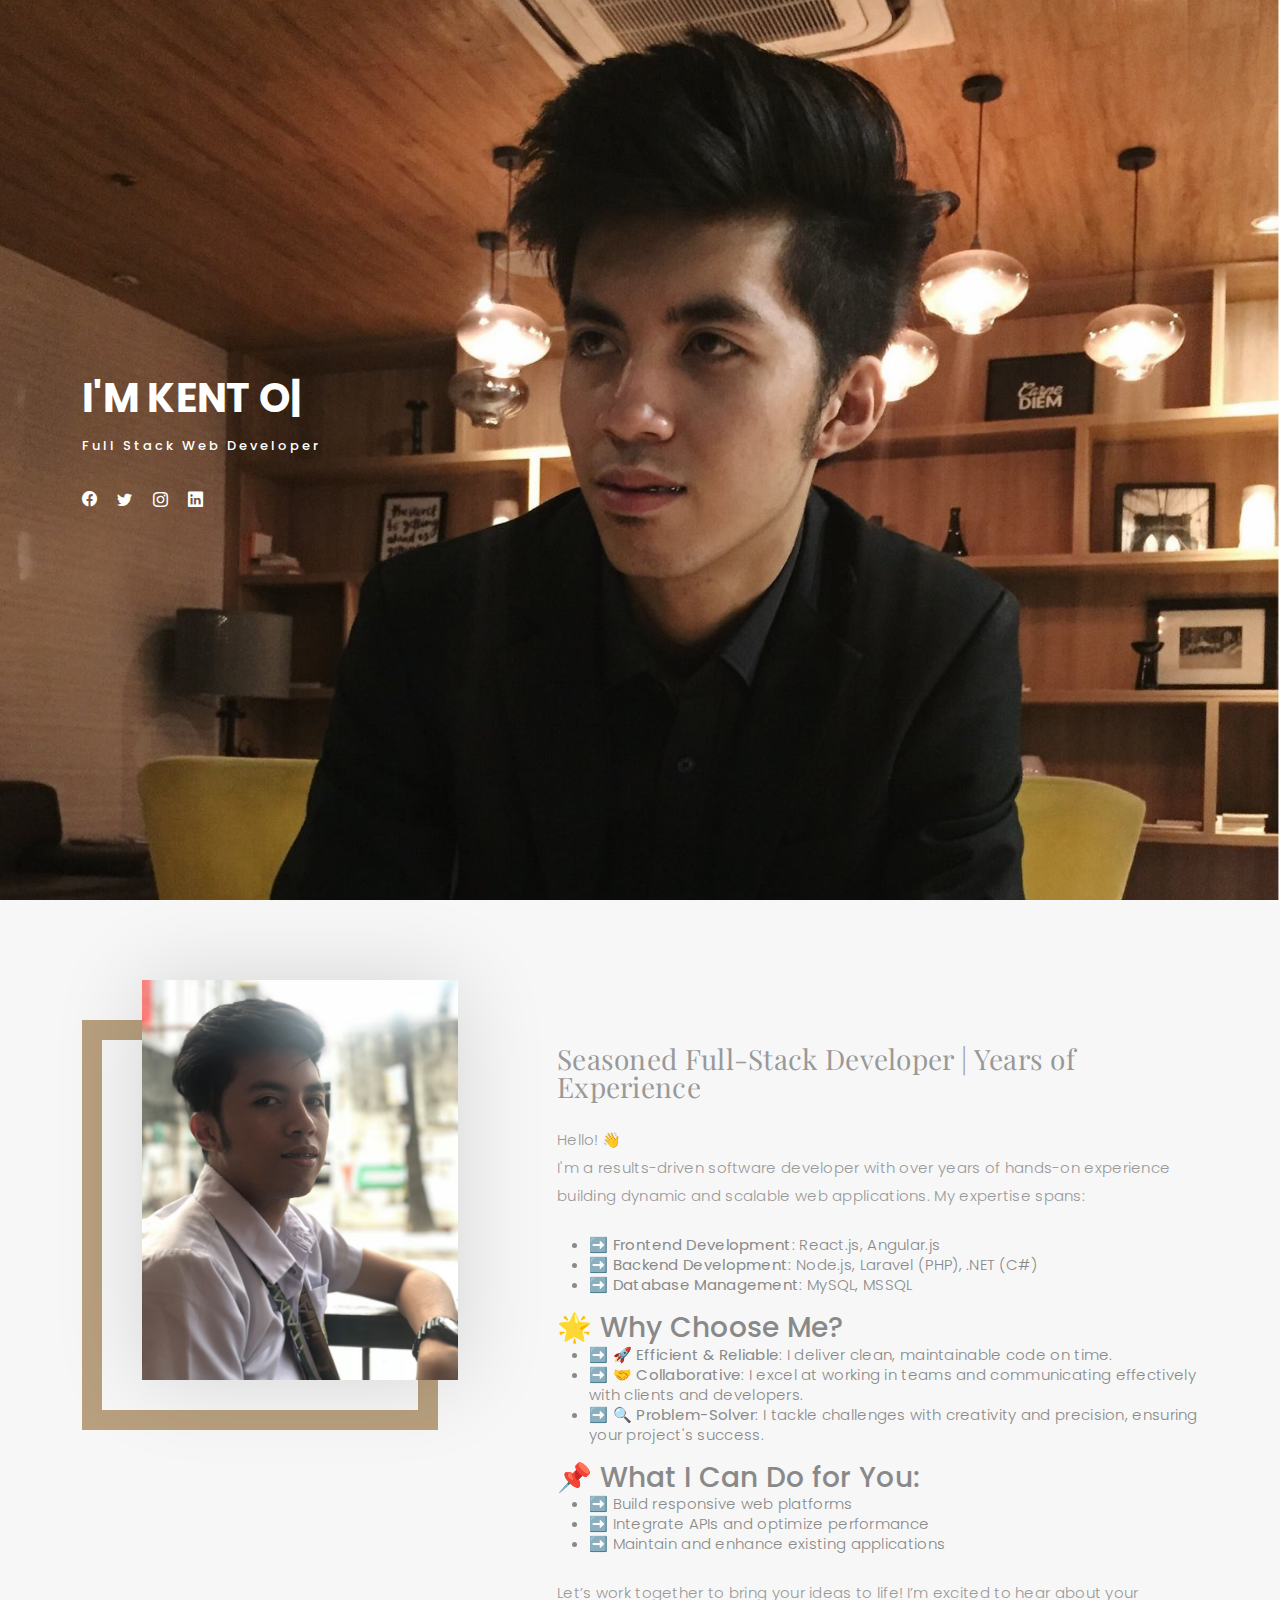
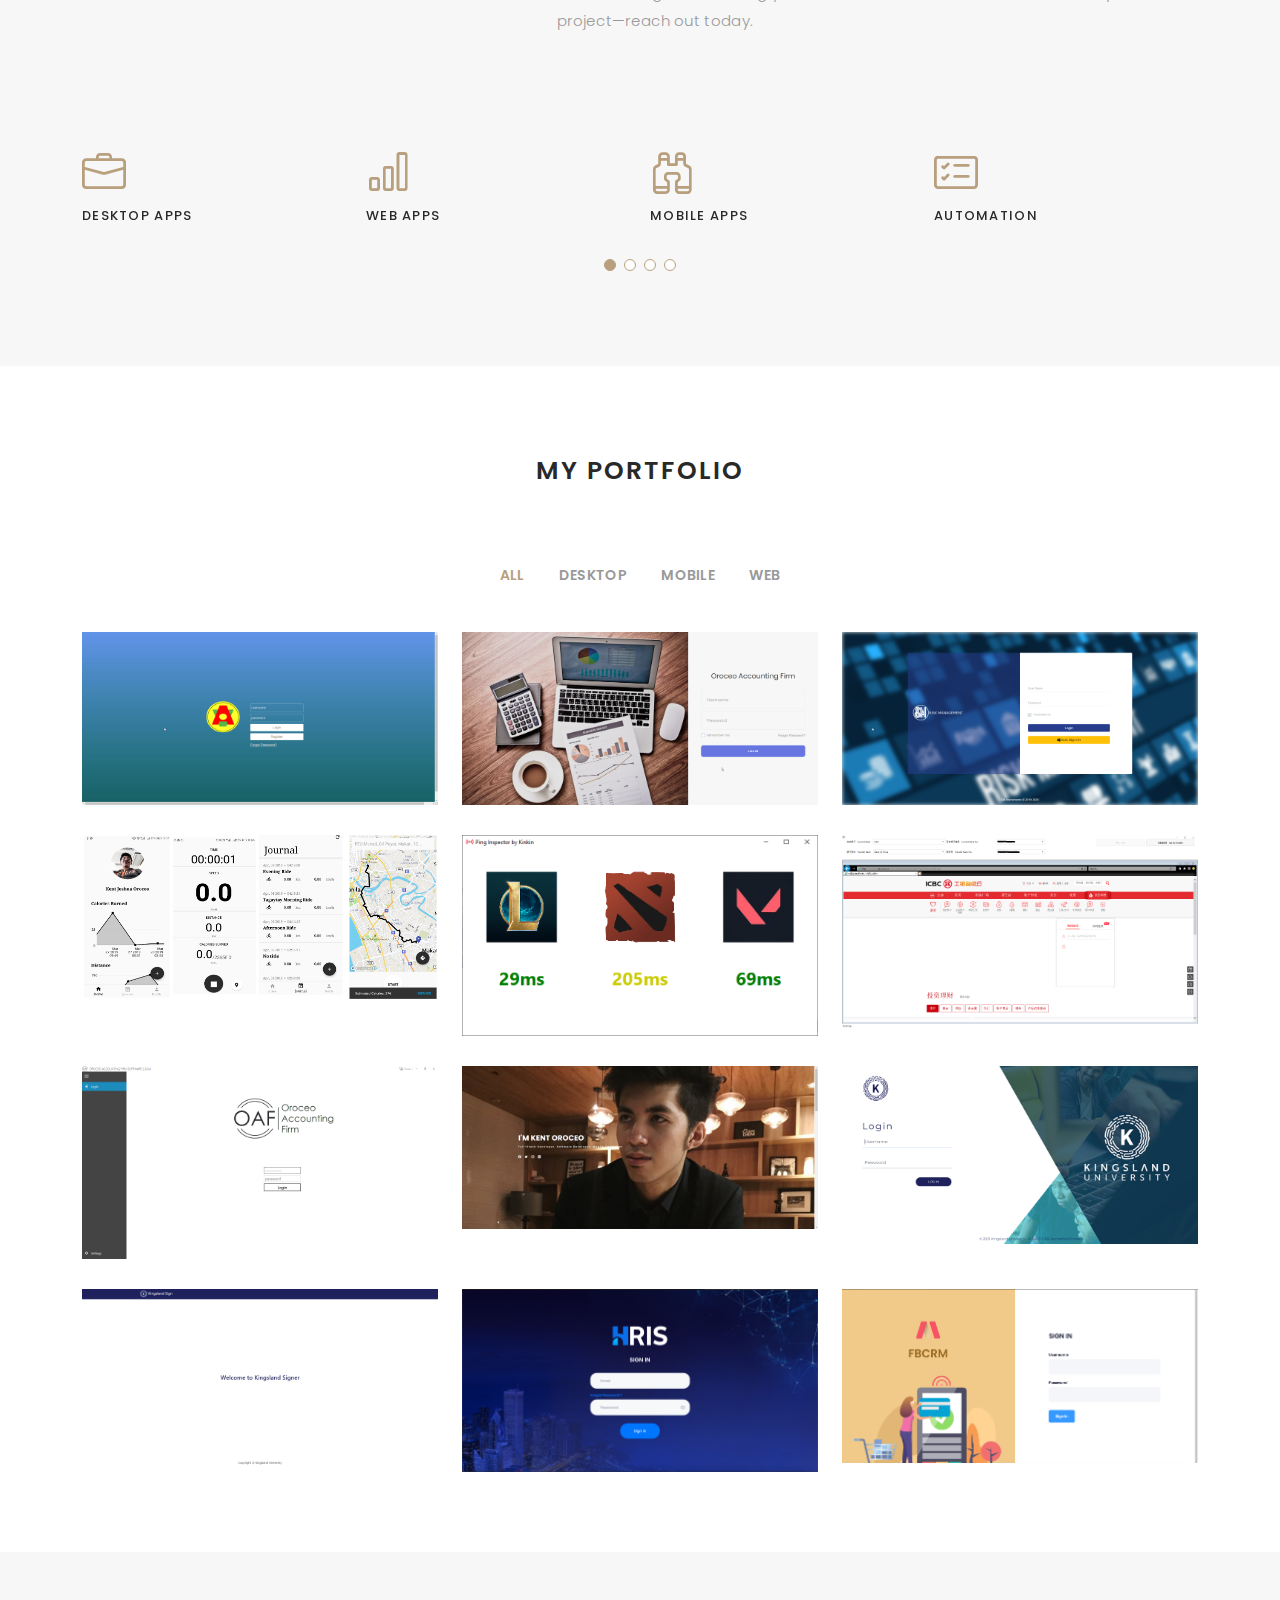
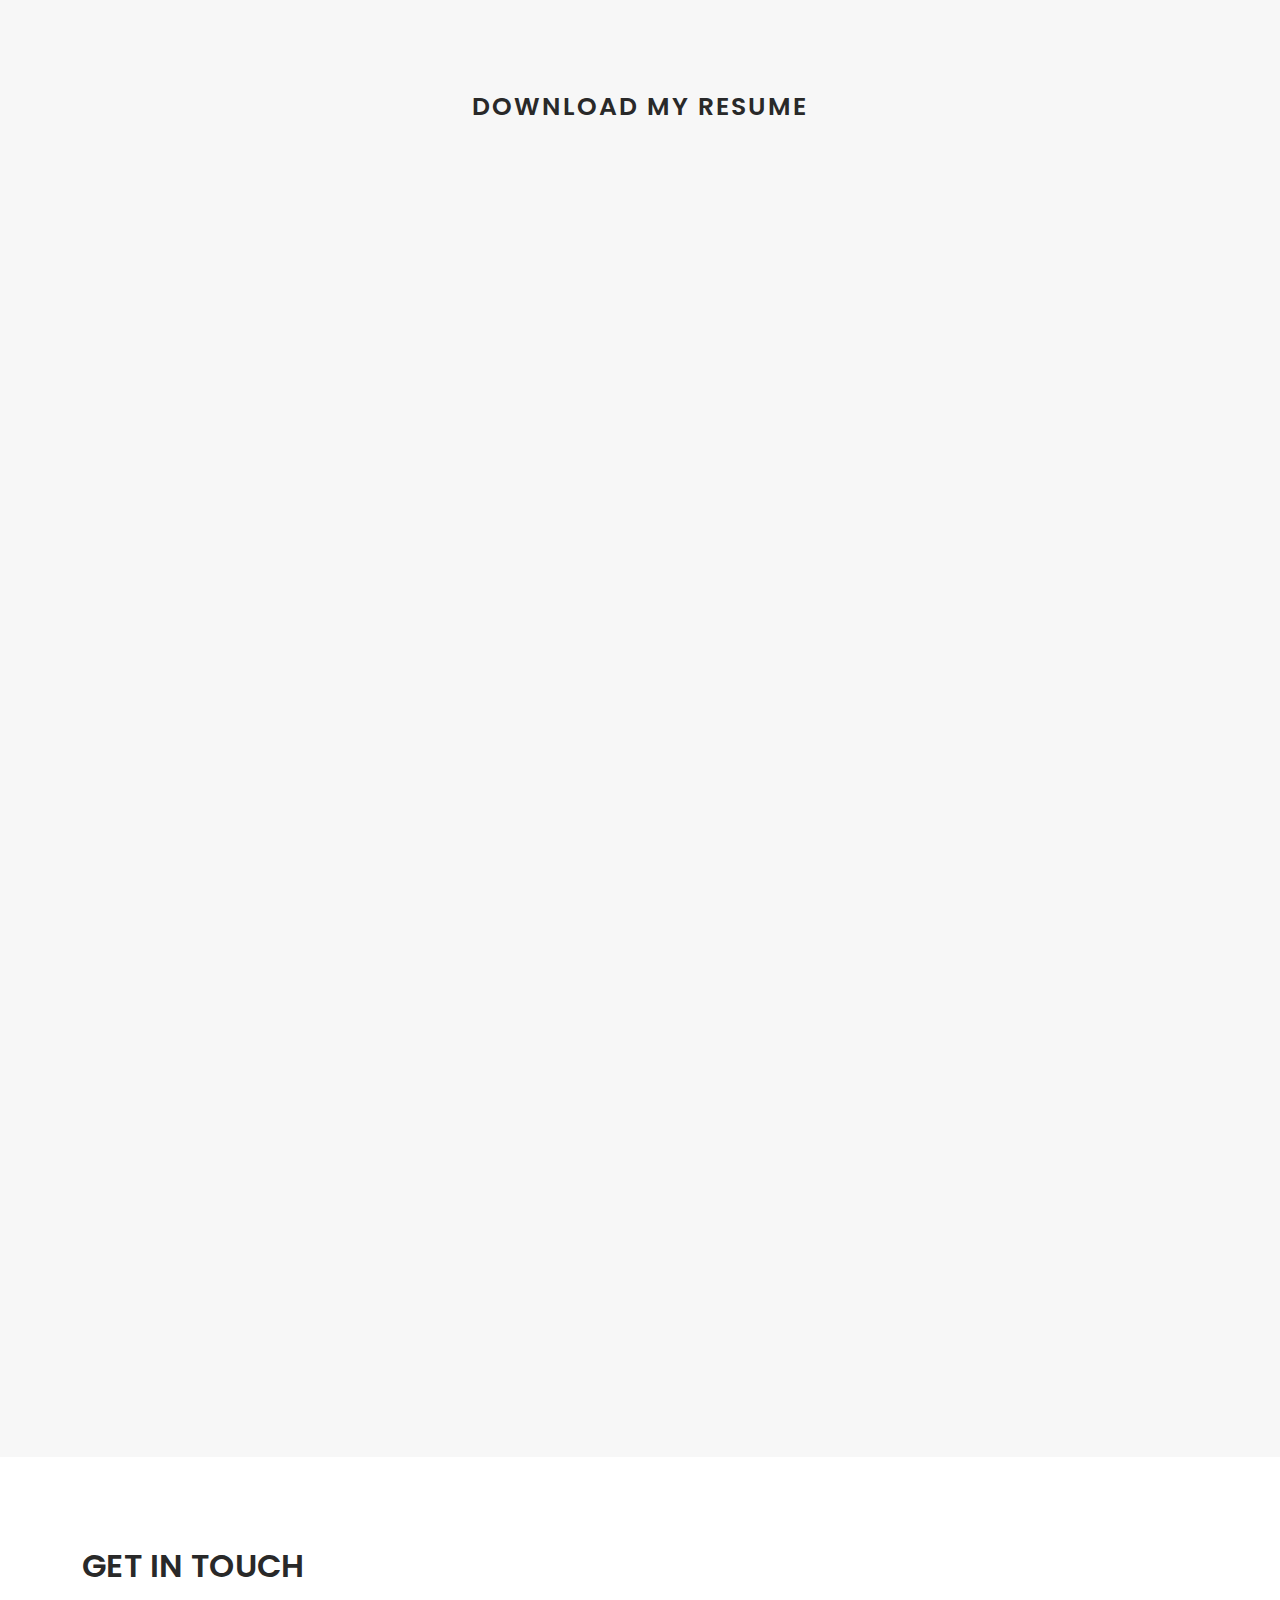
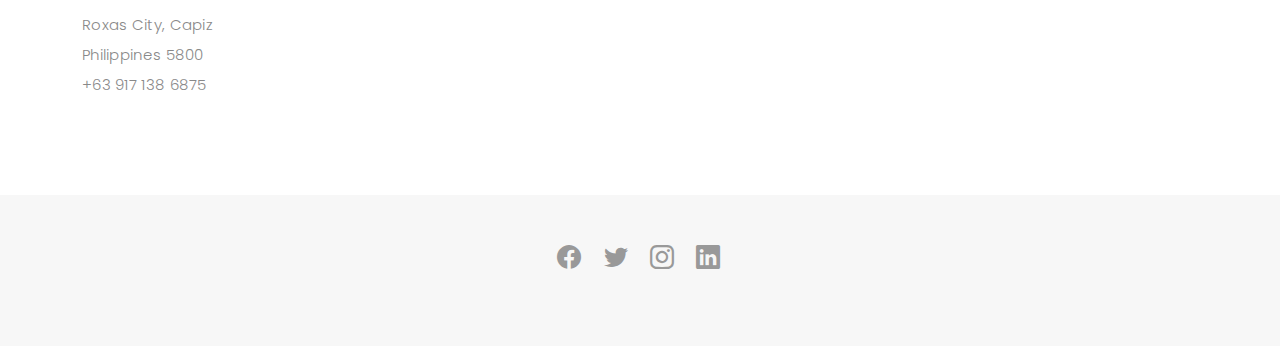
==== index.html @ 0905f130 "Update index.html" ====
<!DOCTYPE html>
<html lang="en">
  <head>
    <meta charset="utf-8" />
    <meta content="width=device-width, initial-scale=1.0" name="viewport" />

    <title>@kentoroceo</title>
    <meta content="" name="description" />
    <meta content="" name="keywords" />

    <!-- Favicons -->
    <link href="assets/img/favicon.png" rel="icon" />
    <link href="assets/img/apple-touch-icon.png" rel="apple-touch-icon" />

    <!-- Google Fonts -->
    <link
      href="https://fonts.googleapis.com/css?family=Poppins:300,300i,400,400i,500,500i,600,600i,700,700i|Playfair+Display:400,400i,500,500i,600,600i,700,700i,900,900i"
      rel="stylesheet"
    />

    <!-- Vendor CSS Files -->
    <link
      href="assets/vendor/bootstrap/css/bootstrap.min.css"
      rel="stylesheet"
    />
    <link
      href="assets/vendor/bootstrap-icons/bootstrap-icons.css"
      rel="stylesheet"
    />
    <link href="assets/vendor/boxicons/css/boxicons.min.css" rel="stylesheet" />
    <link
      href="assets/vendor/glightbox/css/glightbox.min.css"
      rel="stylesheet"
    />
    <link href="assets/vendor/swiper/swiper-bundle.min.css" rel="stylesheet" />

    <!-- Template Main CSS File -->
    <link href="assets/css/style.css" rel="stylesheet" />

    <!-- =======================================================
  * Template Name: Folio - v4.1.0
  * Template URL: https://bootstrapmade.com/folio-bootstrap-portfolio-template/
  * Author: BootstrapMade.com
  * License: https://bootstrapmade.com/license/
  ======================================================== -->
  </head>

  <body>
    <!-- ======= Header ======= -->
    <header id="header" class="fixed-top">
      <div class="container d-flex align-items-center justify-content-between">
        <h1 class="logo"><a href="index.html">Kent Joshua T. Oroceo</a></h1>

        <nav id="navbar" class="navbar">
          <ul>
            <li><a class="nav-link scrollto active" href="#hero">Home</a></li>
            <li><a class="nav-link scrollto" href="#about">About</a></li>
            <li>
              <a class="nav-link scrollto" href="#portfolio">Portfolio</a>
            </li>
            <li><a class="nav-link scrollto" href="#resume">Resume</a></li>
            <li><a class="nav-link scrollto" href="#contact">Contact</a></li>
          </ul>
          <i class="bi bi-list mobile-nav-toggle"></i>
        </nav>
        <!-- .navbar -->
      </div>
    </header>
    <!-- End Header -->

    <!-- ======= Kent Section ======= -->
    <div id="hero" class="home">
      <div class="container">
        <div class="hero-content">
          <h1>
            I'm <span class="typed" data-typed-items="Kent Oroceo"></span>
          </h1>
          <p>Full Stack Web Developer</p>

          <ul class="list-unstyled list-social">
            <li>
              <a href="https://www.facebook.com/kentoroceo/"
                ><i class="bi bi-facebook"></i
              ></a>
            </li>
            <li>
              <a href="https://twitter.com/kentoroceo"
                ><i class="bi bi-twitter"></i
              ></a>
            </li>
            <li>
              <a href="https://www.instagram.com/kentoroceo/"
                ><i class="bi bi-instagram"></i
              ></a>
            </li>
            <li>
              <a href="https://www.linkedin.com/in/kentoroceo/"
                ><i class="bi bi-linkedin"></i
              ></a>
            </li>
          </ul>
        </div>
      </div>
    </div>
    <!-- End Kent Section -->

    <main id="main">
      <!-- ======= About Section ======= -->
      <div id="about" class="paddsection">
        <div class="container">
          <div class="row justify-content-between">
            <div class="col-lg-4">
              <div class="div-img-bg">
                <div class="about-img">
                  <img
                    src="assets/img/me.jpg"
                    class="img-responsive"
                    alt="me"
                  />
                </div>
              </div>
            </div>

            <div class="col-lg-7">
              <div class="about-descr">
                <p class="p-heading">
                 Seasoned Full-Stack Developer | <span class="experience-years"> Years of Experience
                </p>
                <p class="separator">
                      <p>Hello! 👋<br>
                      I'm a results-driven software developer with over <span class="experience-years"> years of hands-on experience building dynamic and scalable web applications. My expertise spans:</p>
                      
                      <ul>
                        <li>➡️ <strong>Frontend Development</strong>: React.js, Angular.js</li>
                        <li>➡️ <strong>Backend Development</strong>: Node.js, Laravel (PHP), .NET (C#)</li>
                        <li>➡️ <strong>Database Management</strong>: MySQL, MSSQL</li>
                      </ul>
                      
                      <h3>🌟 Why Choose Me?</h3>
                      <ul>
                        <li>➡️ 🚀 <strong>Efficient & Reliable</strong>: I deliver clean, maintainable code on time.</li>
                        <li>➡️ 🤝 <strong>Collaborative</strong>: I excel at working in teams and communicating effectively with clients and developers.</li>
                        <li>➡️ 🔍 <strong>Problem-Solver</strong>: I tackle challenges with creativity and precision, ensuring your project's success.</li>
                      </ul>
                      
                      <h3>📌 What I Can Do for You:</h3>
                      <ul>
                        <li>➡️ Build responsive web platforms</li>
                        <li>➡️ Integrate APIs and optimize performance</li>
                        <li>➡️ Maintain and enhance existing applications</li>
                      </ul>
                      
                      <p>Let’s work together to bring your ideas to life! I’m excited to hear about your project—reach out today.</p>

                </p>
              </div>
            </div>
          </div>
        </div>
      </div>
      <!-- End About Section -->

      <!-- ======= Services Section ======= -->
      <div id="services">
        <div class="container">
          <div
            class="services-slider swiper-container"
            data-aos="fade-up"
            data-aos-delay="100"
          >
            <div class="swiper-wrapper">
              <div class="swiper-slide">
                <div class="services-block">
                  <i class="bi bi-briefcase"></i>
                  <span>DESKTOP APPS</span>
                </div>
              </div>
              <!-- End testimonial item -->

              <div class="swiper-slide">
                <div class="services-block">
                  <i class="bi bi-bar-chart"></i>
                  <span>WEB APPS</span>
                </div>
              </div>
              <!-- End testimonial item -->

              <div class="swiper-slide">
                <div class="services-block">
                  <i class="bi bi-binoculars"></i>
                  <span>MOBILE APPS</span>
                </div>
              </div>
              <!-- End testimonial item -->

              <div class="swiper-slide">
                <div class="services-block">
                  <i class="bi bi-card-checklist"></i>
                  <span>Automation</span>
                </div>
              </div>
              <!-- End testimonial item -->
            </div>
            <div class="swiper-pagination"></div>
          </div>
        </div>
      </div>
      <!-- End Services Section -->

      <!-- ======= Portfolio Section ======= -->
      <div id="portfolio" class="paddsection">
        <div class="container">
          <div class="section-title text-center">
            <h2>My Portfolio</h2>
          </div>
        </div>

        <div class="container">
          <div class="row">
            <div class="col-lg-12 d-flex justify-content-center">
              <ul id="portfolio-flters">
                <li data-filter="*" class="filter-active">All</li>
                <li data-filter=".filter-desktop">Desktop</li>
                <li data-filter=".filter-mobile">Mobile</li>
                <li data-filter=".filter-web">Web</li>
              </ul>
            </div>
          </div>

          <div class="row portfolio-container">
            <div class="col-lg-4 col-md-6 portfolio-item filter-web">
              <img
                src="assets\img\portfolio\ardees-ventures-logistics-inc/ardees-ventures-logistics-inc.png"
                class="img-fluid"
                alt=""
              />
              <div class="portfolio-info">
                <h4>Ardee's Ventures Logistics Inc. Payroll System</h4>
                <p>Web Application</p>
                <h6>
                  #csharp #.NET #angularjs #bootstrap #mssql #biometrics #mvc
                  #entityframework #linq
                </h6>
                <a
                  href="assets\img\portfolio\ardees-ventures-logistics-inc/ardees-ventures-logistics-inc.png"
                  data-gallery="portfolioGallery"
                  class="portfolio-lightbox preview-link"
                  title="ardees-ventures-logistics-inc.png"
                  ><i class="bx bx-plus"></i
                ></a>
              </div>
            </div>

            <div class="col-lg-4 col-md-6 portfolio-item filter-web">
              <img
                src="assets/img/portfolio/oroceo-accounting-firm/oroceo-accounting-firm-system.png"
                class="img-fluid"
                alt=""
              />
              <div class="portfolio-info">
                <h4>Oroceo Accounting Firm System</h4>
                <p>Web Application</p>
                <h6>
                  #csharp #.NET #angularjs #bootstrap #mysql #mvc
                  #entityframework #linq
                </h6>
                <a
                  href="assets/img/portfolio/oroceo-accounting-firm/oroceo-accounting-firm-system.png"
                  data-gallery="portfolioGallery"
                  class="portfolio-lightbox preview-link"
                  title="oroceo-accounting-firm-system.png"
                  ><i class="bx bx-plus"></i
                ></a>
                <a
                  href="portfolio-oroceo-accounting-firm-system.html"
                  class="details-link"
                  title="More Details"
                  ><i class="bx bx-link"></i
                ></a>
              </div>
            </div>

            <div class="col-lg-4 col-md-6 portfolio-item filter-web">
              <img
                src="assets/img/portfolio/sm-risk-management-system/sm-risk-management-system.png"
                class="img-fluid"
                alt=""
              />
              <div class="portfolio-info">
                <h4>SM Investments Corp. Risk Management System</h4>
                <p>Web Application</p>
                <h6>
                  #csharp #.NET #angularjs #bootstrap #mssql #mvc
                  #entityframework #linq
                </h6>
                <a
                  href="assets/img/portfolio/sm-risk-management-system/sm-risk-management-system.png"
                  data-gallery="portfolioGallery"
                  class="portfolio-lightbox preview-link"
                  title="sm-risk-management-system.png"
                  ><i class="bx bx-plus"></i
                ></a>
              </div>
            </div>

            <div class="col-lg-4 col-md-6 portfolio-item filter-mobile">
              <img
                src="assets/img/portfolio/cyclometer-training-assistance-application/cyclometer-training-assistance-application.png"
                class="img-fluid"
                alt=""
              />
              <div class="portfolio-info">
                <h4>Cyclometer Training Assistance Application</h4>
                <p>Mobile Application</p>
                <h6>#android #java</h6>
                <a
                  href="assets/img/portfolio/cyclometer-training-assistance-application/cyclometer-training-assistance-application.png"
                  data-gallery="portfolioGallery"
                  class="portfolio-lightbox preview-link"
                  title="cyclometer-training-assistance-application.png"
                  ><i class="bx bx-plus"></i
                ></a>
              </div>
            </div>

            <div class="col-lg-4 col-md-6 portfolio-item filter-desktop">
              <img
                src="assets/img/portfolio/ping-inspector/ping-inspector.png"
                class="img-fluid"
                alt=""
              />
              <div class="portfolio-info">
                <h4>Ping Inspector</h4>
                <p>Desktop Application</p>
                <h6>#csharp #.NET #wpf</h6>
                <a
                  href="assets/img/portfolio/ping-inspector/ping-inspector.png"
                  data-gallery="portfolioGallery"
                  class="portfolio-lightbox preview-link"
                  title="ping-inspector.png"
                  ><i class="bx bx-plus"></i
                ></a>
                <a
                  href="portfolio-ping-inspector.html"
                  class="details-link"
                  title="More Details"
                  ><i class="bx bx-link"></i
                ></a>
              </div>
            </div>

            <div class="col-lg-4 col-md-6 portfolio-item filter-desktop">
              <img
                src="assets/img/portfolio/icbc-bankscrapper/icbc-bankscrapper.png"
                class="img-fluid"
                alt=""
              />
              <div class="portfolio-info">
                <h4>ICBC Bank Scrapper</h4>
                <p>Desktop Application</p>
                <h6>
                  #csharp #.NET #wpf #python #sqlite #seleniumwebdriver
                  #entityframework
                </h6>
                <a
                  href="assets/img/portfolio/icbc-bankscrapper/icbc-bankscrapper.png"
                  data-gallery="portfolioGallery"
                  class="portfolio-lightbox preview-link"
                  title="icbc-bankscrapper.png"
                  ><i class="bx bx-plus"></i
                ></a>
              </div>
            </div>

            <div class="col-lg-4 col-md-6 portfolio-item filter-desktop">
              <img
                src="assets\img\portfolio\oroceo-accounting-firm-software/oroceo-accounting-firm-software.png"
                class="img-fluid"
                alt=""
              />
              <div class="portfolio-info">
                <h4>Oroceo Accounting Firm Software</h4>
                <p>Desktop Application</p>
                <h6>#csharp #.NET #wpf #mysql #MahApps.Metro</h6>
                <a
                  href="assets\img\portfolio\oroceo-accounting-firm-software/oroceo-accounting-firm-software.png"
                  data-gallery="portfolioGallery"
                  class="portfolio-lightbox preview-link"
                  title="oroceo-accounting-firm-software.png"
                  ><i class="bx bx-plus"></i
                ></a>
              </div>
            </div>

            <div class="col-lg-4 col-md-6 portfolio-item filter-web">
              <img
                src="assets/img/portfolio/my-website/my-website.png"
                class="img-fluid"
                alt=""
              />
              <div class="portfolio-info">
                <h4>Portfolio Website</h4>
                <p>Web Application</p>
                <h6>#html #css #bootstrap</h6>
                <a
                  href="assets/img/portfolio/my-website/my-website.png"
                  data-gallery="portfolioGallery"
                  class="portfolio-lightbox preview-link"
                  title="oroceo-accounting-firm-software.png"
                  ><i class="bx bx-plus"></i
                ></a>
                <a
                  href="portfolio-my-website.html"
                  class="details-link"
                  title="More Details"
                  ><i class="bx bx-link"></i
                ></a>
              </div>
            </div>

            <div class="col-lg-4 col-md-6 portfolio-item filter-web">
              <img
                src="assets/img/portfolio/kingsland-student-database/kingsland-student-database.png"
                class="img-fluid"
                alt=""
              />
              <div class="portfolio-info">
                <h4>Kingsland Student Database</h4>
                <p>Web Application</p>
                <h6>#html #css #reactjs #featherjs #typescript</h6>
                <a
                  href="assets/img/portfolio/kingsland-student-database/kingsland-student-database.png"
                  data-gallery="portfolioGallery"
                  class="portfolio-lightbox preview-link"
                  title="kingsland-student-database.png"
                  ><i class="bx bx-plus"></i
                ></a>
              </div>
            </div>

            <div class="col-lg-4 col-md-6 portfolio-item filter-web">
              <img
                src="assets/img/portfolio/kingsland-signer/kingsland-signer.png"
                class="img-fluid"
                alt=""
              />
              <div class="portfolio-info">
                <h4>Kinglsand Signer</h4>
                <p>Web Application</p>
                <h6>#html #css #reactjs #typescript</h6>
                <a
                  href="assets/img/portfolio/kingsland-signer/kingsland-signer.png"
                  data-gallery="portfolioGallery"
                  class="portfolio-lightbox preview-link"
                  title="kingsland-student-database.png"
                  ><i class="bx bx-plus"></i
                ></a>
              </div>
            </div>

            <div class="col-lg-4 col-md-6 portfolio-item filter-web">
              <img
                src="assets/img/portfolio/hris/hris.png"
                class="img-fluid"
                alt=""
              />
              <div class="portfolio-info">
                <h4>HRIS</h4>
                <p>Web Application</p>
                <h6>#html #css #php #laravel #amazon s3</h6>
                <a
                  href="assets/img/portfolio/hris/hris.png"
                  data-gallery="portfolioGallery"
                  class="portfolio-lightbox preview-link"
                  title="hris.png"
                  ><i class="bx bx-plus"></i
                ></a>
              </div>
            </div>

            <div class="col-lg-4 col-md-6 portfolio-item filter-web">
              <img
                src="assets/img/portfolio/crm/crm.png"
                class="img-fluid"
                alt=""
              />
              <div class="portfolio-info">
                <h4>CRM</h4>
                <p>Web Application</p>
                <h6>#html #css #php #laravel #amazon s3 #nodejs</h6>
                <a
                  href="assets/img/portfolio/crm/crm.png"
                  data-gallery="portfolioGallery"
                  class="portfolio-lightbox preview-link"
                  title="crm.png"
                  ><i class="bx bx-plus"></i
                ></a>
              </div>
            </div>  
          </div>
        </div>
      </div>
      <!-- ======= Resume Section ======= -->
      <div id="resume" class="paddsection main-content">
        <div class="container">
          <div class="section-title text-center">
            <h2>
              <a
                href="https://docs.google.com/document/d/1aT-juL1sdIzUUU66TYZlCLDTPdce3MvfN-Hx4fMbFJ8/export?format=pdf"
                class="block md:inline lg:mx-8 mx-3"
                >Download My Resume</a
              >
            </h2>
          </div>
        </div>

        <div class="container">
          <div class="center-div">
            <iframe
              scrolling="no"
              width="100%"
              height="1150px;"
              src="https://docs.google.com/document/d/1aT-juL1sdIzUUU66TYZlCLDTPdce3MvfN-Hx4fMbFJ8/preview"
            ></iframe>
          </div>
        </div>
      </div>
      <!-- End Resume Section -->

      <!-- ======= Contact Section ======= -->
      <div id="contact" class="paddsection">
        <div class="container">
          <div class="contact-block1">
            <div class="row">
              <div class="col-lg-6">
                <div class="contact-contact">
                  <h2 class="mb-30">
                    <address>
                      <a href="mailto:kjoroceo@yahoo.com" title="Hire me"
                        >GET IN TOUCH</a
                      >
                    </address>
                  </h2>

                  <ul class="contact-details">
                    <li><span>Roxas City, Capiz</span></li>
                    <li><span>Philippines 5800</span></li>
                    <li><span>+63 917 138 6875</span></li>
                  </ul>
                </div>
              </div>
            </div>
          </div>
        </div>
      </div>
      <!-- End Contact Section -->
    </main>
    <!-- End #main -->

    <!-- ======= Footer ======= -->
    <div id="footer" class="text-center">
      <div class="container">
        <div class="socials-media text-center">
          <ul class="list-unstyled">
            <li>
              <a href="https://www.facebook.com/kentoroceo/"
                ><i class="bi bi-facebook"></i
              ></a>
            </li>
            <li>
              <a href="https://twitter.com/kentoroceo"
                ><i class="bi bi-twitter"></i
              ></a>
            </li>
            <li>
              <a href="https://www.instagram.com/kentoroceo/"
                ><i class="bi bi-instagram"></i
              ></a>
            </li>
            <li>
              <a href="https://www.linkedin.com/in/kentoroceo/"
                ><i class="bi bi-linkedin"></i
              ></a>
            </li>
          </ul>
        </div>
      </div>
    </div>
    <!-- End Footer -->

    <a
      href="#"
      class="back-to-top d-flex align-items-center justify-content-center"
      ><i class="bi bi-arrow-up-short"></i
    ></a>

    <!-- Vendor JS Files -->
    <script src="assets/vendor/bootstrap/js/bootstrap.bundle.min.js"></script>
    <script src="assets/vendor/glightbox/js/glightbox.min.js"></script>
    <script src="assets/vendor/isotope-layout/isotope.pkgd.min.js"></script>
    <script src="assets/vendor/php-email-form/validate.js"></script>
    <script src="assets/vendor/swiper/swiper-bundle.min.js"></script>
    <script src="assets/vendor/typed.js/typed.min.js"></script>

    <!-- Template Main JS File -->
    <script src="assets/js/main.js"></script>


    <!-- Custom JS -->
    <script>
        function calculateMonthsDifference(startDate, endDate) {
            const start = new Date(startDate);
            const end = endDate ? new Date(endDate) : new Date();
            
            let years = end.getFullYear() - start.getFullYear();
            let months = end.getMonth() - start.getMonth();
    
            if (months < 0) {
                years--;
                months += 12;
            }
    
            return years * 12 + months;
        }
    
        function calculateTotalExperience() {
            const dateRanges = [
                { start: '2019-09-01', end: '2019-12-31' },  // Sept 2019 - Dec 2019
                { start: '2021-03-01', end: '2021-07-31' },  // Mar 2021 - Jul 2021
                { start: '2020-06-01', end: '2022-01-31' },  // Jun 2020 - Jan 2022
                { start: '2022-05-01', end: null }           // May 2022 - Present (null for current date)
            ];
    
            let totalMonths = 0;
            dateRanges.forEach(range => {
                totalMonths += calculateMonthsDifference(range.start, range.end);
            });
    
            return (totalMonths / 12).toFixed(1);  // Convert months to years and format to one decimal place
        }
    
        // Calculate total experience and insert into the HTML
        const totalExperience = calculateTotalExperience();
        document.getElementsByClassName('experience-years').innerText = totalExperience;
    </script>
  </body>
</html>
---- assets/css/style.css ----
/**
* Template Name: Folio - v4.1.0
* Template URL: https://bootstrapmade.com/folio-bootstrap-portfolio-template/
* Author: BootstrapMade.com
* License: https://bootstrapmade.com/license/
*/

/*--------------------------------------------------------------
# General
--------------------------------------------------------------*/
body {
  background: #ffffff;
  color: #898989;
  font-family: 'Poppins', helvetica;
  font-size: 15px;
  font-weight: 300;
  line-height: 20px;
  letter-spacing: 0.02em;
  overflow-x: hidden;
  margin: 0 auto;
  padding: 0;
  box-sizing: border-box;
}

h1, h2, h3, h4, h5, h6 {
  margin: 0;
}

h2 {
  color: #292929;
  font-weight: 600;
}

h4 {
  color: #292929;
  font-size: 14px;
  font-weight: 600;
}

a {
  color: #292929;
  text-decoration: none !important;
  transition: all 0.5s ease-in-out 0s;
}

a:hover {
  transition: all 0.5s ease-in-out 0s;
}

p {
  margin: 25px 0;
  padding: 0;
  font-size: 15px;
  color: #999999;
  line-height: 28px;
}

::-moz-selection {
  background: #b8a07e;
  color: #fff;
}

::selection {
  background: #b8a07e;
  color: #fff;
}

.btn {
  background: #333;
  border: medium none;
  border-radius: 0;
  color: #fff;
  font-size: 12px;
  height: 50px;
  line-height: 50px;
  padding: 0 30px;
  text-transform: uppercase;
}

.btn:hover, .btn:focus {
  color: #fff;
}

.padDiv {
  padding: 30px 20px;
}

.section-title {
  margin-bottom: 70px;
}

.section-title h2 {
  font-size: 25px;
  letter-spacing: 2px;
  text-transform: uppercase;
}

.form-control {
  background-color: transparent;
  border: 1px solid #999;
  border-radius: 0;
  color: #999999;
  font-size: 12px;
  font-weight: 500;
  height: 50px;
  letter-spacing: 0.1em;
  padding-left: 10px;
  margin: 0 0 25px 0;
  line-height: 14px;
  text-transform: uppercase;
}

.form-control:focus {
  box-shadow: none;
  outline: 0 none;
}

.paddsection {
  padding-top: 90px;
  padding-bottom: 90px;
}

.paddsections {
  padding-top: 90px;
  padding-bottom: 90px !important;
}

.hvr-shutter-in-horizontal::before {
  background: #333;
}

.hvr-shutter-in-horizontal:hover {
  background: #b8a07e;
}

.mb-30 {
  margin-bottom: 30px;
}

.main-content {
  padding-top: 140px;
}

/*--------------------------------------------------------------
# Back to top button
--------------------------------------------------------------*/
.back-to-top {
  position: fixed;
  visibility: hidden;
  opacity: 0;
  right: 15px;
  bottom: 15px;
  z-index: 996;
  background: #b8a07e;
  width: 40px;
  height: 40px;
  border-radius: 4px;
  transition: all 0.4s;
}

.back-to-top i {
  font-size: 28px;
  color: #fff;
  line-height: 0;
}

.back-to-top:hover {
  background: #c6b398;
  color: #fff;
}

.back-to-top.active {
  visibility: visible;
  opacity: 1;
}

/*--------------------------------------------------------------
# Header
--------------------------------------------------------------*/
#header {
  transition: all 0.5s;
  z-index: 997;
  padding: 15px 0;
  background-color: #fff;
  top: -100%;
  box-shadow: 0px 2px 25px rgba(0, 0, 0, 0.08);
}

#header.header-scrolled, #header.header-inner-pages {
  top: 0;
}

#header .logo {
  font-size: 30px;
  margin: 0;
  padding: 0;
  line-height: 1;
  font-weight: 600;
  letter-spacing: 1px;
  font-family: "Playfair Display", sans-serif;
  font-style: italic;
}

#header .logo a {
  color: #898989;
}

#header .logo img {
  max-height: 40px;
}

@media (max-width: 992px) {
  #header {
    border: 0;
  }
}

/*--------------------------------------------------------------
# Navigation Menu
--------------------------------------------------------------*/
/**
* Desktop Navigation 
*/
.navbar {
  padding: 0;
}

.navbar ul {
  margin: 0;
  padding: 0;
  display: flex;
  list-style: none;
  align-items: center;
}

.navbar li {
  position: relative;
}

.navbar a {
  display: flex;
  align-items: center;
  justify-content: space-between;
  padding: 10px 0 10px 30px;
  font-family: "Poppins", sans-serif;
  font-size: 14px;
  font-weight: 500;
  color: #7e7d7d;
  white-space: nowrap;
  transition: 0.3s;
}

.navbar a i {
  font-size: 12px;
  line-height: 0;
  margin-left: 5px;
}

.navbar a:hover, .navbar .active, .navbar li:hover > a {
  color: #b8a07e;
}

.navbar .dropdown ul {
  display: block;
  position: absolute;
  left: 30px;
  top: calc(100% + 30px);
  margin: 0;
  padding: 10px 0;
  z-index: 99;
  opacity: 0;
  visibility: hidden;
  background: #fff;
  box-shadow: 0px 0px 30px rgba(127, 137, 161, 0.25);
  transition: 0.3s;
}

.navbar .dropdown ul li {
  min-width: 200px;
}

.navbar .dropdown ul a {
  padding: 10px 20px;
  font-weight: 400;
}

.navbar .dropdown ul a i {
  font-size: 12px;
}

.navbar .dropdown ul a:hover, .navbar .dropdown ul .active:hover, .navbar .dropdown ul li:hover > a {
  color: #b8a07e;
}

.navbar .dropdown:hover > ul {
  opacity: 1;
  top: 100%;
  visibility: visible;
}

.navbar .dropdown .dropdown ul {
  top: 0;
  left: calc(100% - 30px);
  visibility: hidden;
}

.navbar .dropdown .dropdown:hover > ul {
  opacity: 1;
  top: 0;
  left: 100%;
  visibility: visible;
}

@media (max-width: 1366px) {
  .navbar .dropdown .dropdown ul {
    left: -90%;
  }
  .navbar .dropdown .dropdown:hover > ul {
    left: -100%;
  }
}

/**
* Mobile Navigation 
*/
.mobile-nav-toggle {
  color: #4b4a4a;
  font-size: 28px;
  cursor: pointer;
  display: none;
  line-height: 0;
  transition: 0.5s;
}

.mobile-nav-toggle.bi-x {
  color: #fff;
}

@media (max-width: 991px) {
  .mobile-nav-toggle {
    display: block;
  }
  .navbar ul {
    display: none;
  }
}

.navbar-mobile {
  position: fixed;
  overflow: hidden;
  top: 0;
  right: 0;
  left: 0;
  bottom: 0;
  background: rgba(49, 49, 49, 0.9);
  transition: 0.3s;
}

.navbar-mobile .mobile-nav-toggle {
  position: absolute;
  top: 15px;
  right: 15px;
}

.navbar-mobile ul {
  display: block;
  position: absolute;
  top: 55px;
  right: 15px;
  bottom: 15px;
  left: 15px;
  padding: 10px 0;
  border-radius: 10px;
  background-color: #fff;
  overflow-y: auto;
  transition: 0.3s;
}

.navbar-mobile a {
  padding: 10px 20px;
  font-size: 15px;
  color: #4b4a4a;
}

.navbar-mobile a:hover, .navbar-mobile .active, .navbar-mobile li:hover > a {
  color: #b8a07e;
}

.navbar-mobile .getstarted {
  margin: 15px;
}

.navbar-mobile .dropdown ul {
  position: static;
  display: none;
  margin: 10px 20px;
  padding: 10px 0;
  z-index: 99;
  opacity: 1;
  visibility: visible;
  background: #fff;
  box-shadow: 0px 0px 30px rgba(127, 137, 161, 0.25);
}

.navbar-mobile .dropdown ul li {
  min-width: 200px;
}

.navbar-mobile .dropdown ul a {
  padding: 10px 20px;
}

.navbar-mobile .dropdown ul a i {
  font-size: 12px;
}

.navbar-mobile .dropdown ul a:hover, .navbar-mobile .dropdown ul .active:hover, .navbar-mobile .dropdown ul li:hover > a {
  color: #b8a07e;
}

.navbar-mobile .dropdown > .dropdown-active {
  display: block;
}

/*--------------------------------------------------------------
# Hero
--------------------------------------------------------------*/
#hero {
  background: url("../img/home-bg.jpg") repeat scroll center center/cover;
  height: 100vh;
  width: 100%;
}

#hero .hero-content {
  height: 100vh;
  text-align: left;
  width: 100%;
  display: flex;
  justify-content: center;
  flex-direction: column;
}

.hero-content h1 {
  font-size: 40px;
  font-weight: 700;
  margin-bottom: 10px;
  text-transform: uppercase;
  color: #fff;
}

.hero-content p {
  font-size: 13px;
  letter-spacing: 3px;
  margin-top: 0;
  margin-bottom: 30px;
  text-transform: capitalize;
  color: #fff;
  font-weight: 500;
}

.hero-content .list-social li {
  float: left;
  margin-right: 20px;
}

.hero-content .list-social li i {
  color: #fff;
  font-size: 15px;
}

/*--------------------------------------------------------------
# Breadcrumbs
--------------------------------------------------------------*/
.breadcrumbs {
  padding: 120px 0 0 0;
  background-color: white;
  min-height: 40px;
}

@media (max-width: 992px) {
  .breadcrumbs {
    padding-top: 100px;
  }
}

.breadcrumbs h2 {
  font-size: 24px;
  font-weight: 300;
  margin: 0;
}

@media (max-width: 992px) {
  .breadcrumbs h2 {
    margin: 0 0 10px 0;
  }
}

.breadcrumbs ol {
  display: flex;
  flex-wrap: wrap;
  list-style: none;
  padding: 0;
  margin: 0;
  font-size: 14px;
}

.breadcrumbs ol li + li {
  padding-left: 10px;
}

.breadcrumbs ol li + li::before {
  display: inline-block;
  padding-right: 10px;
  color: #6c757d;
  content: "/";
}

@media (max-width: 768px) {
  .breadcrumbs .d-flex {
    display: block !important;
  }
  .breadcrumbs ol {
    display: block;
  }
  .breadcrumbs ol li {
    display: inline-block;
  }
}

/*-----------------------------------------------------------------------------------*/
/*  About
/*-----------------------------------------------------------------------------------*/
#about {
  width: 100%;
  height: auto;
  background: #f7f7f7;
  padding-top: 120px;
}

#about .div-img-bg {
  padding-bottom: 30px;
  border: 20px solid #b8a07e;
}

#about .div-img-bg .about-img img {
  width: 100%;
  box-shadow: 0px 0px 85px 0px rgba(0, 0, 0, 0.14);
  margin-top: -60px;
  margin-left: 40px;
  height: 400px;
  -o-object-fit: cover;
  object-fit: cover;
}

#about .about-descr .p-heading {
  font-family: 'Playfair Display', serif;
  font-size: 28px;
  text-align: left;
}

#about .about-descr .separator {
  max-width: 80%;
  margin-bottom: 0;
  text-align: left;
}

/*--------------------------------------------------------------
# Services
--------------------------------------------------------------*/
#services {
  background: #f7f7f7;
  position: relative;
  padding-bottom: 80px;
}

.services-block span {
  margin: 10px 0;
  position: relative;
  font-size: 13px;
  color: #292929;
  letter-spacing: 0.1em;
  font-weight: 500;
  text-transform: uppercase;
  display: block;
}

.services-block .separator {
  margin: 0;
  font-size: 13px;
  line-height: 22px;
}

.services-block i {
  font-size: 44px;
  color: #b8a07e;
  line-height: 44px;
}

.services-slider .swiper-pagination {
  margin-top: 30px;
  position: relative;
}

.services-slider .swiper-pagination .swiper-pagination-bullet {
  width: 12px;
  height: 12px;
  background-color: #fff;
  opacity: 1;
  border: 1px solid #b8a07e;
}

.services-slider .swiper-pagination .swiper-pagination-bullet-active {
  background-color: #b8a07e;
}

/*--------------------------------------------------------------
# Portfolio
--------------------------------------------------------------*/
#portfolio {
  position: relative;
  padding-bottom: 50px;
}

#portfolio #portfolio-flters {
  padding: 0;
  margin: 0 auto 35px auto;
  list-style: none;
  text-align: center;
  border-radius: 50px;
  padding: 2px 15px;
}

#portfolio #portfolio-flters li {
  cursor: pointer;
  display: inline-block;
  padding: 10px 15px 8px 15px;
  font-size: 14px;
  font-weight: 600;
  line-height: 1;
  text-transform: uppercase;
  color: #999999;
  margin-bottom: 5px;
  transition: all 0.3s ease-in-out;
}

#portfolio #portfolio-flters li:hover, #portfolio #portfolio-flters li.filter-active {
  color: #b8a07e;
}

#portfolio #portfolio-flters li:last-child {
  margin-right: 0;
}

#portfolio .portfolio-item {
  margin-bottom: 30px;
}

#portfolio .portfolio-item .portfolio-info {
  opacity: 0;
  position: absolute;
  left: 30px;
  right: 30px;
  bottom: 0;
  z-index: 3;
  transition: all ease-in-out 0.3s;
  background: rgba(255, 255, 255, 0.9);
  padding: 15px;
}

#portfolio .portfolio-item .portfolio-info h4 {
  font-size: 18px;
  color: #666;
  font-weight: 600;
  margin-bottom: 10px;
}

#portfolio .portfolio-item .portfolio-info p {
  color: #999;
  font-size: 14px;
  margin: 0;
  padding: 0;
}

#portfolio .portfolio-item .portfolio-info .preview-link, #portfolio .portfolio-item .portfolio-info .details-link {
  position: absolute;
  right: 40px;
  font-size: 24px;
  top: calc(50% - 18px);
  color: #b8a07e;
}

#portfolio .portfolio-item .portfolio-info .preview-link:hover, #portfolio .portfolio-item .portfolio-info .details-link:hover {
  color: #cab89f;
}

#portfolio .portfolio-item .portfolio-info .details-link {
  right: 10px;
}

#portfolio .portfolio-item:hover .portfolio-info {
  opacity: 1;
  bottom: 20px;
}

/*--------------------------------------------------------------
# Portfolio Details
--------------------------------------------------------------*/
.portfolio-details {
  padding-top: 40px;
}

.portfolio-details .portfolio-details-slider img {
  width: 100%;
}

.portfolio-details .portfolio-details-slider .swiper-pagination {
  margin-top: 20px;
  position: relative;
}

.portfolio-details .portfolio-details-slider .swiper-pagination .swiper-pagination-bullet {
  width: 12px;
  height: 12px;
  background-color: #fff;
  opacity: 1;
  border: 1px solid #b8a07e;
}

.portfolio-details .portfolio-details-slider .swiper-pagination .swiper-pagination-bullet-active {
  background-color: #b8a07e;
}

.portfolio-details .portfolio-info {
  padding: 30px;
  box-shadow: 0px 0 30px rgba(75, 74, 74, 0.08);
}

.portfolio-details .portfolio-info h3 {
  font-size: 22px;
  font-weight: 700;
  margin-bottom: 20px;
  padding-bottom: 20px;
  border-bottom: 1px solid #eee;
}

.portfolio-details .portfolio-info ul {
  list-style: none;
  padding: 0;
  font-size: 15px;
}

.portfolio-details .portfolio-info ul li + li {
  margin-top: 10px;
}

.portfolio-details .portfolio-description {
  padding-top: 30px;
}

.portfolio-details .portfolio-description h2 {
  font-size: 26px;
  font-weight: 700;
  margin-bottom: 20px;
}

.portfolio-details .portfolio-description p {
  padding: 0;
}

/*--------------------------------------------------------------
# Journal
--------------------------------------------------------------*/
#journal, #journal-blog {
  height: auto;
  width: 100%;
  background: #f7f7f7;
  padding-bottom: 60px;
  position: relative;
}

#journal-blog {
  background: #fff;
  padding-bottom: 30px;
}

#journal .journal-block {
  display: inline-block;
  height: auto;
  width: 100%;
}

#journal .journal-block .journal-info {
  position: relative;
}

.journal-block .journal-info img {
  max-width: 100%;
}

.journal-block .journal-info .journal-txt {
  padding: 25px 0px;
  position: relative;
}

.journal-block .journal-info .journal-txt h4 a {
  display: block;
  font-size: 19px;
  line-height: 24px;
  margin: 0 0 13px 0;
  font-weight: 500;
  color: #292929;
  transition: all 0.5s ease-in-out 0s;
}

.journal-block .journal-info .journal-txt h4 a:hover {
  color: #b8a07e;
  transition: all 0.5s ease-in-out 0s;
}

.journal-block .journal-info .journal-txt p {
  margin: 0;
  font-size: 14px;
  line-height: 24px;
}

/*--------------------------------------------------------------
# Journal
--------------------------------------------------------------*/
#contact {
  height: auto;
  width: 100%;
}

.contact-details {
  list-style: none;
  margin: 0;
  padding: 0;
}

.contact-details li {
  padding-bottom: 10px;
}

#contact input, #contact textarea {
  width: 100%;
  margin-bottom: 5px;
}

#contact textarea {
  min-height: 160px;
}

.php-email-form .error-message {
  display: none;
  color: #fff;
  background: #ed3c0d;
  text-align: left;
  padding: 15px;
  margin-bottom: 15px;
  font-weight: 600;
}

.php-email-form .error-message br + br {
  margin-top: 25px;
}

.php-email-form .sent-message {
  display: none;
  color: #fff;
  background: #18d26e;
  text-align: center;
  padding: 15px;
  font-weight: 600;
  margin-bottom: 15px;
}

.php-email-form .loading {
  display: none;
  background: #fff;
  text-align: center;
  padding: 15px;
  margin-bottom: 15px;
}

.php-email-form .loading:before {
  content: "";
  display: inline-block;
  border-radius: 50%;
  width: 24px;
  height: 24px;
  margin: 0 10px -6px 0;
  border: 3px solid #18d26e;
  border-top-color: #eee;
  -webkit-animation: animate-loading 1s linear infinite;
  animation: animate-loading 1s linear infinite;
}

@-webkit-keyframes animate-loading {
  0% {
    transform: rotate(0deg);
  }
  100% {
    transform: rotate(360deg);
  }
}

@keyframes animate-loading {
  0% {
    transform: rotate(0deg);
  }
  100% {
    transform: rotate(360deg);
  }
}

/*--------------------------------------------------------------
# Blog
--------------------------------------------------------------*/
/*  Navbar fixd page */
.subpage-nav {
  display: block !important;
}

/*-----------------------------------------------------------------------------------*/
/*  /* Single page */
/*-----------------------------------------------------------------------------------*/
#journal-blog {
  padding-top: 140px;
}

/* main content */
.main-content {
  background: #f7f7f7;
}

.main-content .container-main {
  display: inline-block;
  width: 100%;
}

.main-content .container-main .block-main {
  margin-bottom: 30px;
  overflow: hidden;
}

.container-main .block-main .content-main {
  background: #fff none repeat scroll 0 0;
  display: inline-block;
  width: 100%;
}

.journal-txt h4 a {
  display: block;
  font-size: 19px;
  line-height: 24px;
  margin: 0 0 13px 0;
  font-weight: 500;
  color: #292929;
  transition: all 0.5s ease-in-out 0s;
}

.journal-txt h4 a:hover {
  color: #b8a07e;
  transition: all 0.5s ease-in-out 0s;
}

.post-meta ul li {
  font-size: 12px;
  font-weight: normal;
  margin-left: 8px;
  margin-right: 8px;
  text-transform: capitalize;
  display: inline-block;
  float: none;
}

.content-main .post-meta a {
  color: #a2a2a2;
  margin-left: 5px;
}

/* Commonts */
.comments {
  background: #fff;
}

.entry-comments h6 {
  margin-right: 10px;
  font-size: 13px;
  letter-spacing: 0.1em;
  font-weight: 500;
}

.entry-comments-item {
  margin-top: 40px;
  padding-bottom: 40px;
  border-bottom: 1px solid #f2f2f2;
}

.entry-comments-avatar {
  position: absolute;
  display: block;
  border-radius: 50%;
  width: 60px;
  height: 60px;
}

.entry-comments-body {
  padding-left: 86px;
}

.entry-comments-author {
  margin-right: 10px;
  font-size: 13px;
  color: #292929;
  letter-spacing: 0.1em;
  font-weight: 500;
}

.rep {
  font-size: 13px;
  color: #292929;
  letter-spacing: 0.1em;
  font-weight: 500;
  text-transform: capitalize;
}

.entry-comments span a {
  font-size: 13px;
  color: #999;
}

.entry-comments-reply {
  padding-left: 10%;
}

/* Commonts form */
.cmt {
  background: #fff;
}

blockquote {
  padding: 40px;
  background-color: #f2f2f2;
  margin: 30px 0;
  border: none;
  border-left: 4px solid #b8a07e;
}

.center-div{
  margin: auto;
  width: 70%;
  padding: 10px;
}
/*--------------------------------------------------------------
# Footer
--------------------------------------------------------------*/
#footer {
  background: #f7f7f7;
  padding-top: 50px;
  padding-bottom: 50px;
}

#footer .socials-media {
  width: 100%;
}

#footer .socials-media ul {
  display: inline-block;
  float: none;
  margin: 0 0 20px 0;
}

#footer .socials-media ul li {
  float: left;
  margin-left: 10px;
  margin-right: 10px;
}

#footer .socials-media ul li a {
  font-size: 24px;
  color: #999;
  letter-spacing: 0.1em;
  font-weight: 500;
  background: transparent;
  text-transform: uppercase;
  transition: all 0.5s ease-in-out 0s;
}

#footer .socials-media ul li a:hover {
  color: #b8a07e;
  transition: all 0.5s ease-in-out 0s;
}

#footer p {
  font-size: 12px;
  letter-spacing: 0.1em;
  font-weight: 500;
  margin-top: 0;
  text-transform: uppercase;
}

.credits {
  font-size: 13px;
}

/** Width between 1200x to 0
 *  ~~~~~~~~~~~~~~~~~~~~~~~~~~~~~~~~~~~~
 */
/** Width between 992px to 1199px
 *  ~~~~~~~~~~~~~~~~~~~~~~~~~~~~~~~~~~~~
 */
/** Width between 768px to 991px
 *  ~~~~~~~~~~~~~~~~~~~~~~~~~~~~~~~~~~~~
 */
@media (min-width: 768px) and (max-width: 991px) {
  /* Navbar */
  nav {
    padding: 10px 15px;
  }
  .nav-menu {
    margin-top: 40px;
    display: none;
    float: none;
    width: 100%;
  }
  .nav-menu li {
    float: none;
    width: 100%;
    text-align: center;
    border-top: 1px solid #f7f7f7;
    line-height: 45px;
    margin-left: 0;
    padding-top: 10px;
    padding-bottom: 10px;
  }
  .responsive {
    float: right;
    padding-top: 15px;
    display: block;
  }
  /* About */
  .head-info .header-content .cmaster h1 {
    font-size: 32px;
  }
  #about .div-img-bg {
    padding: 0;
  }
  #about .div-img-bg .about-img img {
    margin-top: 0%;
    margin-left: calc(0% - 0px);
  }
  #about .about-descr .p-heading {
    font-size: 20px;
  }
  #about .about-descr .separator {
    max-width: 100%;
    margin-bottom: 0;
  }
  /* portfolio */
  #portfolio .portfolio-list .nav li {
    float: none;
    margin: 20px;
    display: inline-block;
  }
  /* journal */
  #journal .journal-block .journal-info {
    margin-bottom: 30px;
  }
  /* Contact */
  .contact-contact {
    margin-bottom: 30px;
  }
  /* Footer */
  #footer .socials-media ul li {
    margin-right: 0;
    margin-left: 0;
    float: none;
    display: inline-block;
  }
}

/** Width between 767px to 0
 *  ~~~~~~~~~~~~~~~~~~~~~~~~~~~~~~~~~~~~
 */
@media (max-width: 767px) {
  /* Navbar */
  nav {
    padding: 20px 15px;
  }
  .nav-menu {
    margin-top: 40px;
    display: none;
    float: none;
    width: 100%;
  }
  .nav-menu li {
    float: none;
    width: 100%;
    text-align: center;
    border-top: 1px solid #f7f7f7;
    line-height: 45px;
    margin-left: 0;
    padding-top: 10px;
    padding-bottom: 10px;
  }
  .responsive {
    float: right;
    padding-top: 15px;
    display: block;
  }
  /* About */
  .head-info .header-content h1 {
    font-size: 32px;
  }
  #about .div-img-bg {
    padding: 0;
  }
  #about .div-img-bg .about-img img {
    margin-top: 0%;
    margin-left: calc(0% - 0px);
  }
  #about .about-descr .p-heading {
    font-size: 20px;
  }
  #about .about-descr .separator {
    max-width: 100%;
    margin-bottom: 0;
  }
  /* portfolio */
  #portfolio .portfolio-list .nav li {
    float: none;
    margin: 20px;
    display: inline-block;
  }
  /* journal */
  #journal .journal-block .journal-info {
    margin-bottom: 30px;
  }
  /* Contact */
  .contact-contact {
    margin-bottom: 30px;
  }
  /* Footer */
  #footer .socials-media ul li {
    margin-right: 0;
    margin-left: 0;
    float: none;
    display: inline-block;
  }
}

/** Width between 600px to 0
 *  ~~~~~~~~~~~~~~~~~~~~~~~~~~~~~~~~~~~~
 */
@media (max-width: 600px) {
  /* Navbar */
  nav {
    padding: 20px 15px;
  }
  .nav-menu {
    margin-top: 40px;
    display: none;
    float: none;
    width: 100%;
  }
  .nav-menu li {
    float: none;
    width: 100%;
    text-align: center;
    border-top: 1px solid #f7f7f7;
    line-height: 45px;
    margin-left: 0;
    padding-top: 10px;
    padding-bottom: 10px;
  }
  .responsive {
    float: right;
    padding-top: 15px;
    display: block;
  }
  /* About */
  .head-info .header-content h1 {
    font-size: 32px;
  }
  #about .div-img-bg {
    padding: 0;
  }
  #about .div-img-bg .about-img img {
    margin-top: 0%;
    margin-left: calc(0% - 0px);
  }
  #about .about-descr .p-heading {
    font-size: 20px;
  }
  #about .about-descr .separator {
    max-width: 100%;
    margin-bottom: 0;
  }
  /* portfolio */
  #portfolio .portfolio-list .nav li {
    float: none;
    margin: 10px;
    display: inline-block;
  }
  /* journal */
  #journal .journal-block .journal-info {
    margin-bottom: 30px;
  }
  /* Contact */
  .contact-contact {
    margin-bottom: 30px;
  }
  /* Footer */
  #footer .socials-media ul li {
    margin-right: 0;
    margin-left: 0;
    float: none;
    display: inline-block;
  }
}

/** Width between 480px to 0
 *  ~~~~~~~~~~~~~~~~~~~~~~~~~~~~~~~~~~~~
 */
@media (max-width: 480px) {
  /* Navbar */
  nav {
    padding: 20px 15px;
  }
  .nav-menu {
    margin-top: 40px;
    display: none;
    float: none;
    width: 100%;
  }
  .nav-menu li {
    float: none;
    width: 100%;
    text-align: center;
    border-top: 1px solid #f7f7f7;
    line-height: 45px;
    margin-left: 0;
    padding-top: 10px;
    padding-bottom: 10px;
  }
  .responsive {
    float: right;
    padding-top: 15px;
    display: block;
  }
  /* About */
  .head-info .header-content h1 {
    font-size: 32px;
  }
  #about .div-img-bg {
    padding: 0;
  }
  #about .div-img-bg .about-img img {
    margin-top: 0%;
    margin-left: calc(0% - 0px);
  }
  #about .about-descr .p-heading {
    font-size: 20px;
  }
  #about .about-descr .separator {
    max-width: 100%;
    margin-bottom: 0;
  }
  /* portfolio */
  #portfolio .portfolio-list .nav li {
    float: none;
    margin: 20px;
  }
  /* journal */
  #journal .journal-block .journal-info {
    margin-bottom: 30px;
  }
  /* Contact */
  .contact-contact {
    margin-bottom: 30px;
  }
  /* Footer */
  #footer .socials-media ul li {
    margin-right: 0;
    margin-left: 0;
    float: none;
    display: inline-block;
  }
}

/** Width between 320px to 0
 *  ~~~~~~~~~~~~~~~~~~~~~~~~~~~~~~~~~~~~
 */
@media (max-width: 320px) {
  /* Navbar */
  nav {
    padding: 20px 15px;
  }
  .nav-menu {
    margin-top: 40px;
    display: none;
    float: none;
    width: 100%;
  }
  .nav-menu li {
    float: none;
    width: 100%;
    text-align: center;
    border-top: 1px solid #f7f7f7;
    line-height: 45px;
    margin-left: 0;
    padding-top: 10px;
    padding-bottom: 10px;
  }
  .responsive {
    float: right;
    padding-top: 15px;
    display: block;
  }
  /* About */
  .head-info .header-content h1 {
    font-size: 32px;
  }
  #about .div-img-bg {
    padding: 0;
  }
  #about .div-img-bg .about-img img {
    margin-top: 0%;
    margin-left: calc(0% - 0px);
  }
  #about .about-descr .p-heading {
    font-size: 20px;
  }
  #about .about-descr .separator {
    max-width: 100%;
    margin-bottom: 0;
  }
  /* portfolio */
  #portfolio .portfolio-list .nav li {
    float: none;
    margin: 20px;
  }
  /* journal */
  #journal .journal-block .journal-info {
    margin-bottom: 30px;
  }
  /* Contact */
  .contact-contact {
    margin-bottom: 30px;
  }
  /* Footer */
  #footer .socials-media ul li {
    margin-right: 0;
    margin-left: 0;
    float: none;
    display: inline-block;
  }
  /* Single page */
  .entry-comments-body span {
    display: inline-block;
    margin-right: 0;
  }
}
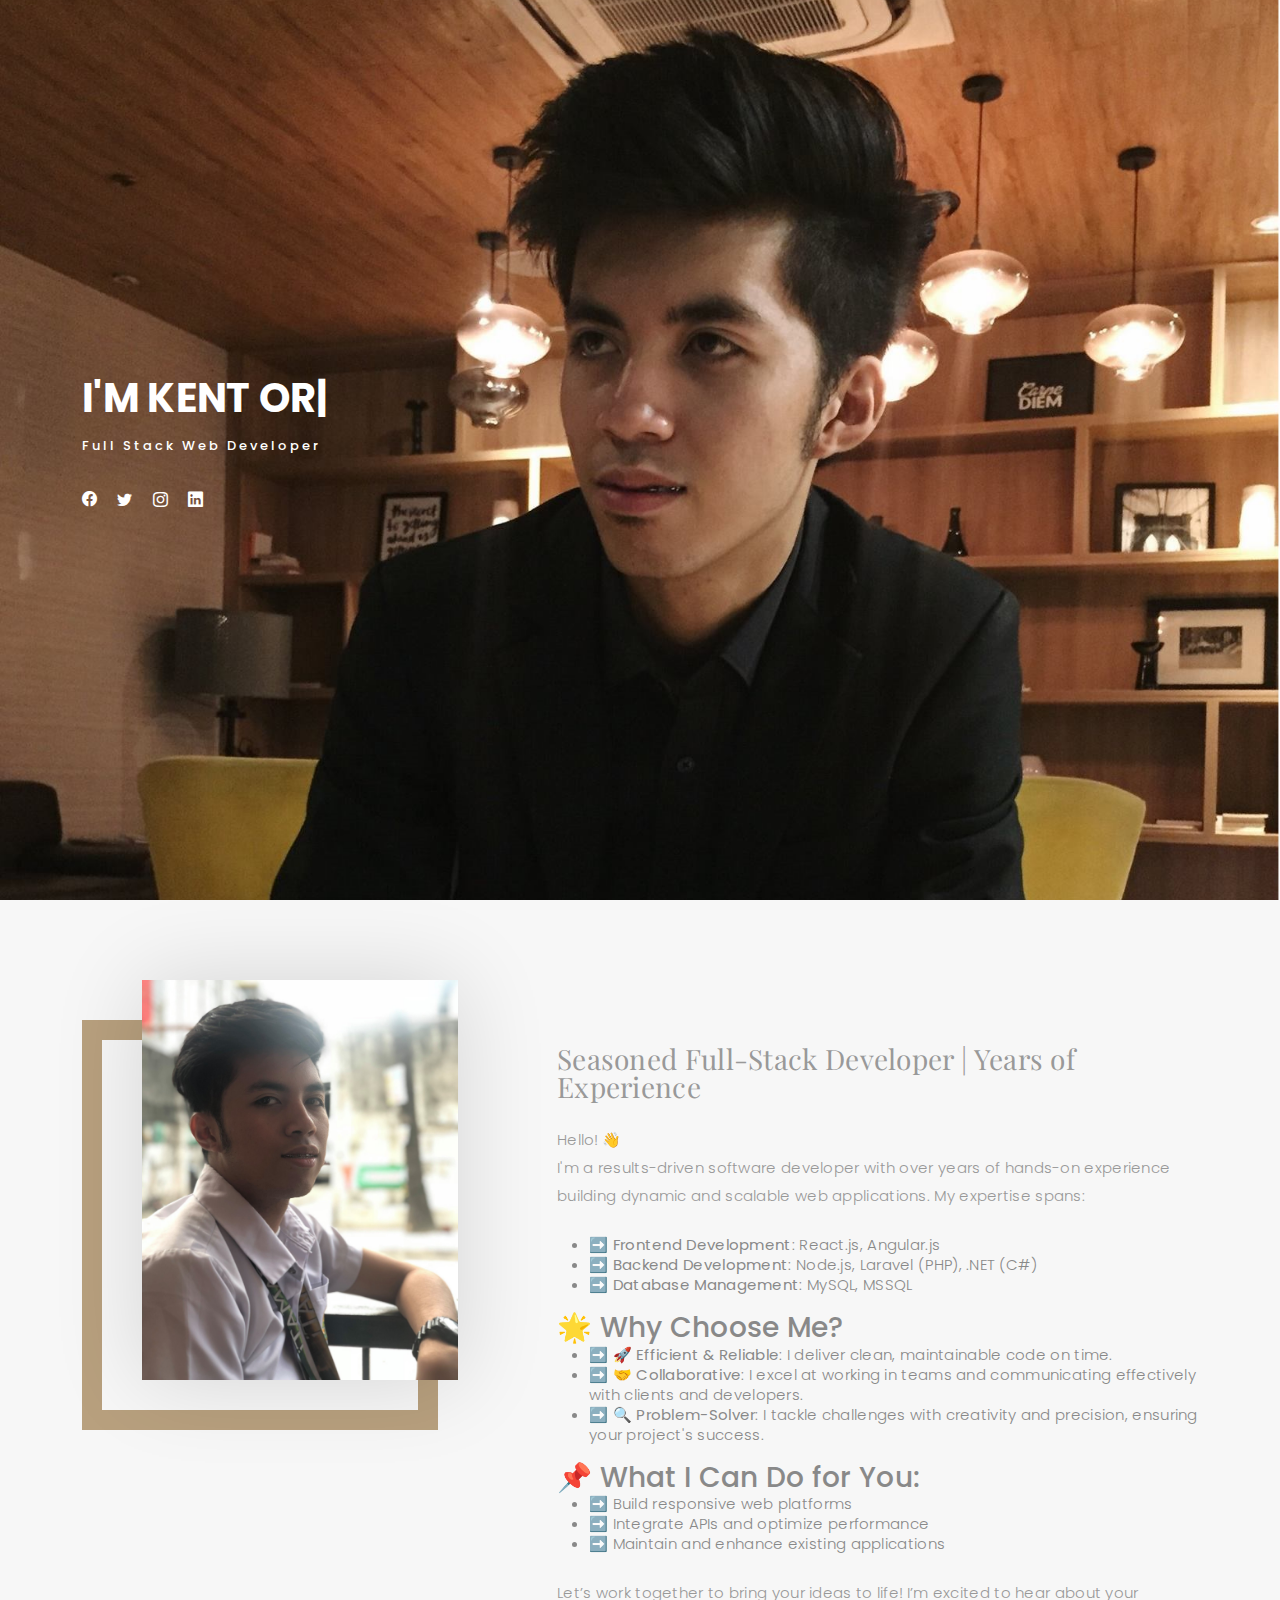
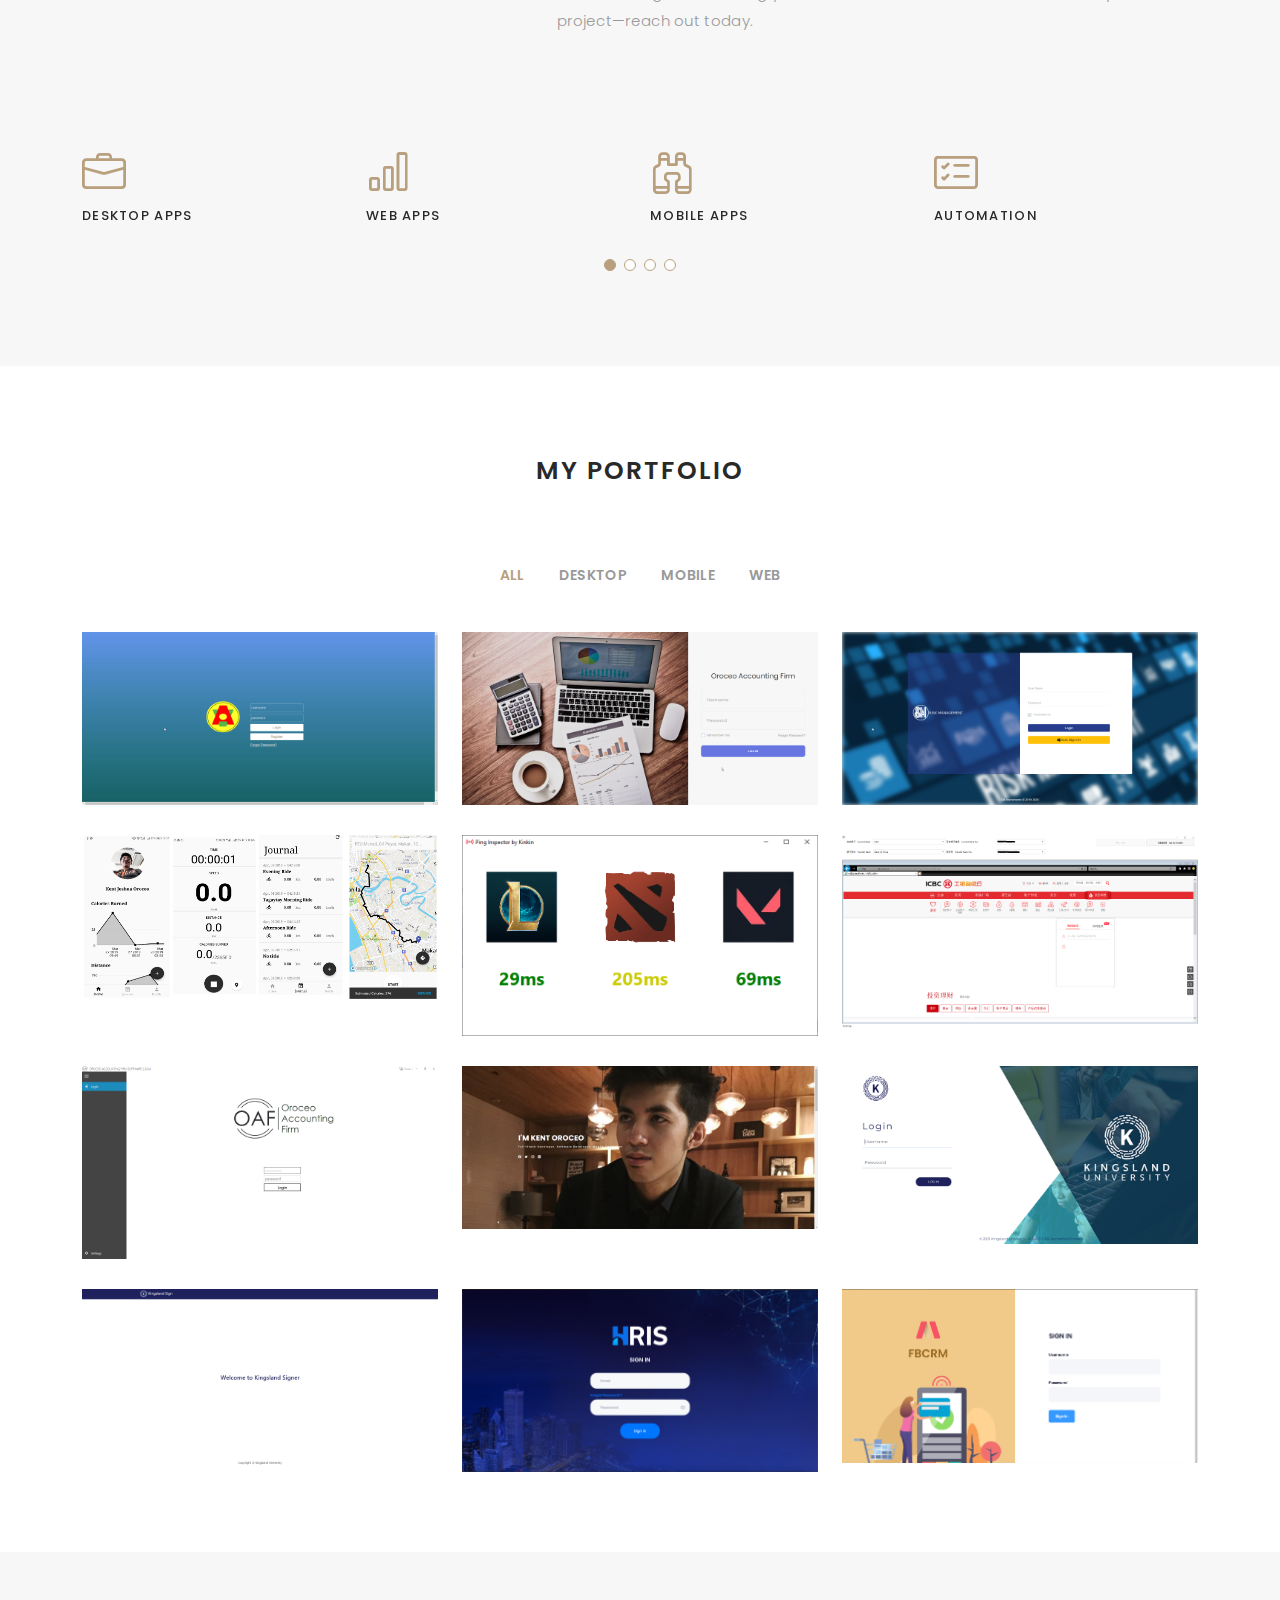
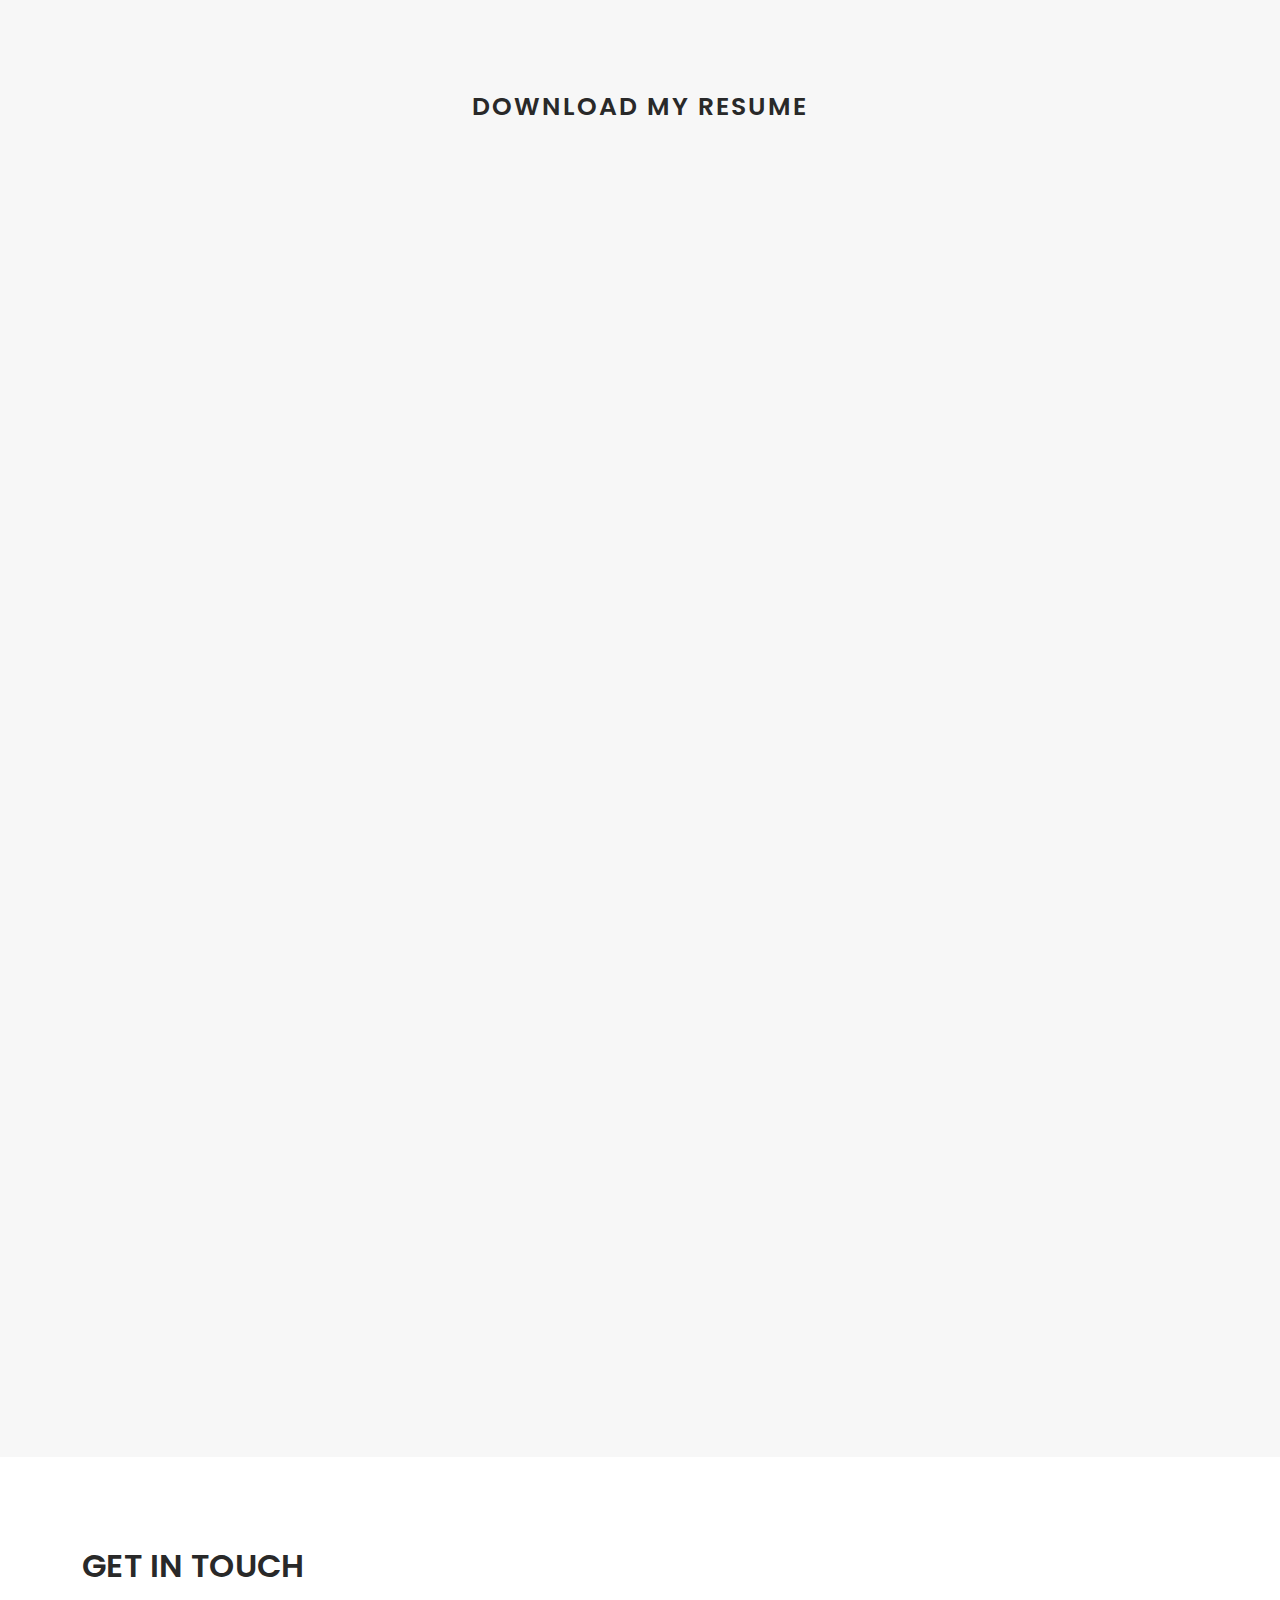
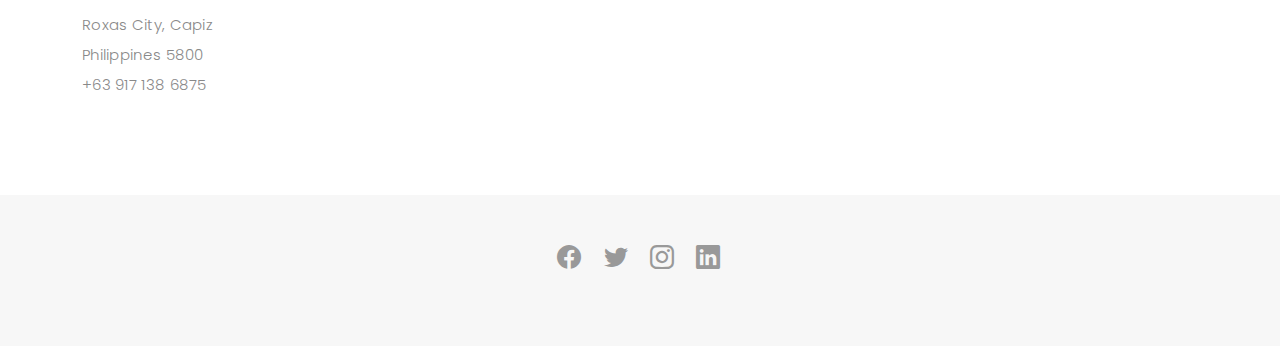
==== commit bc3f7274: "Update index.html" ====
--- a/index.html
+++ b/index.html
@@ -124,11 +124,11 @@
             <div class="col-lg-7">
               <div class="about-descr">
                 <p class="p-heading">
-                 Seasoned Full-Stack Developer | <span class="experience-years"> Years of Experience
+                 Seasoned Full-Stack Developer | <span class="experience-years"></span> Years of Experience
                 </p>
                 <p class="separator">
                       <p>Hello! 👋<br>
-                      I'm a results-driven software developer with over <span class="experience-years"> years of hands-on experience building dynamic and scalable web applications. My expertise spans:</p>
+                      I'm a results-driven software developer with over <span class="experience-years"></span> years of hands-on experience building dynamic and scalable web applications. My expertise spans:</p>
                       
                       <ul>
                         <li>➡️ <strong>Frontend Development</strong>: React.js, Angular.js</li>
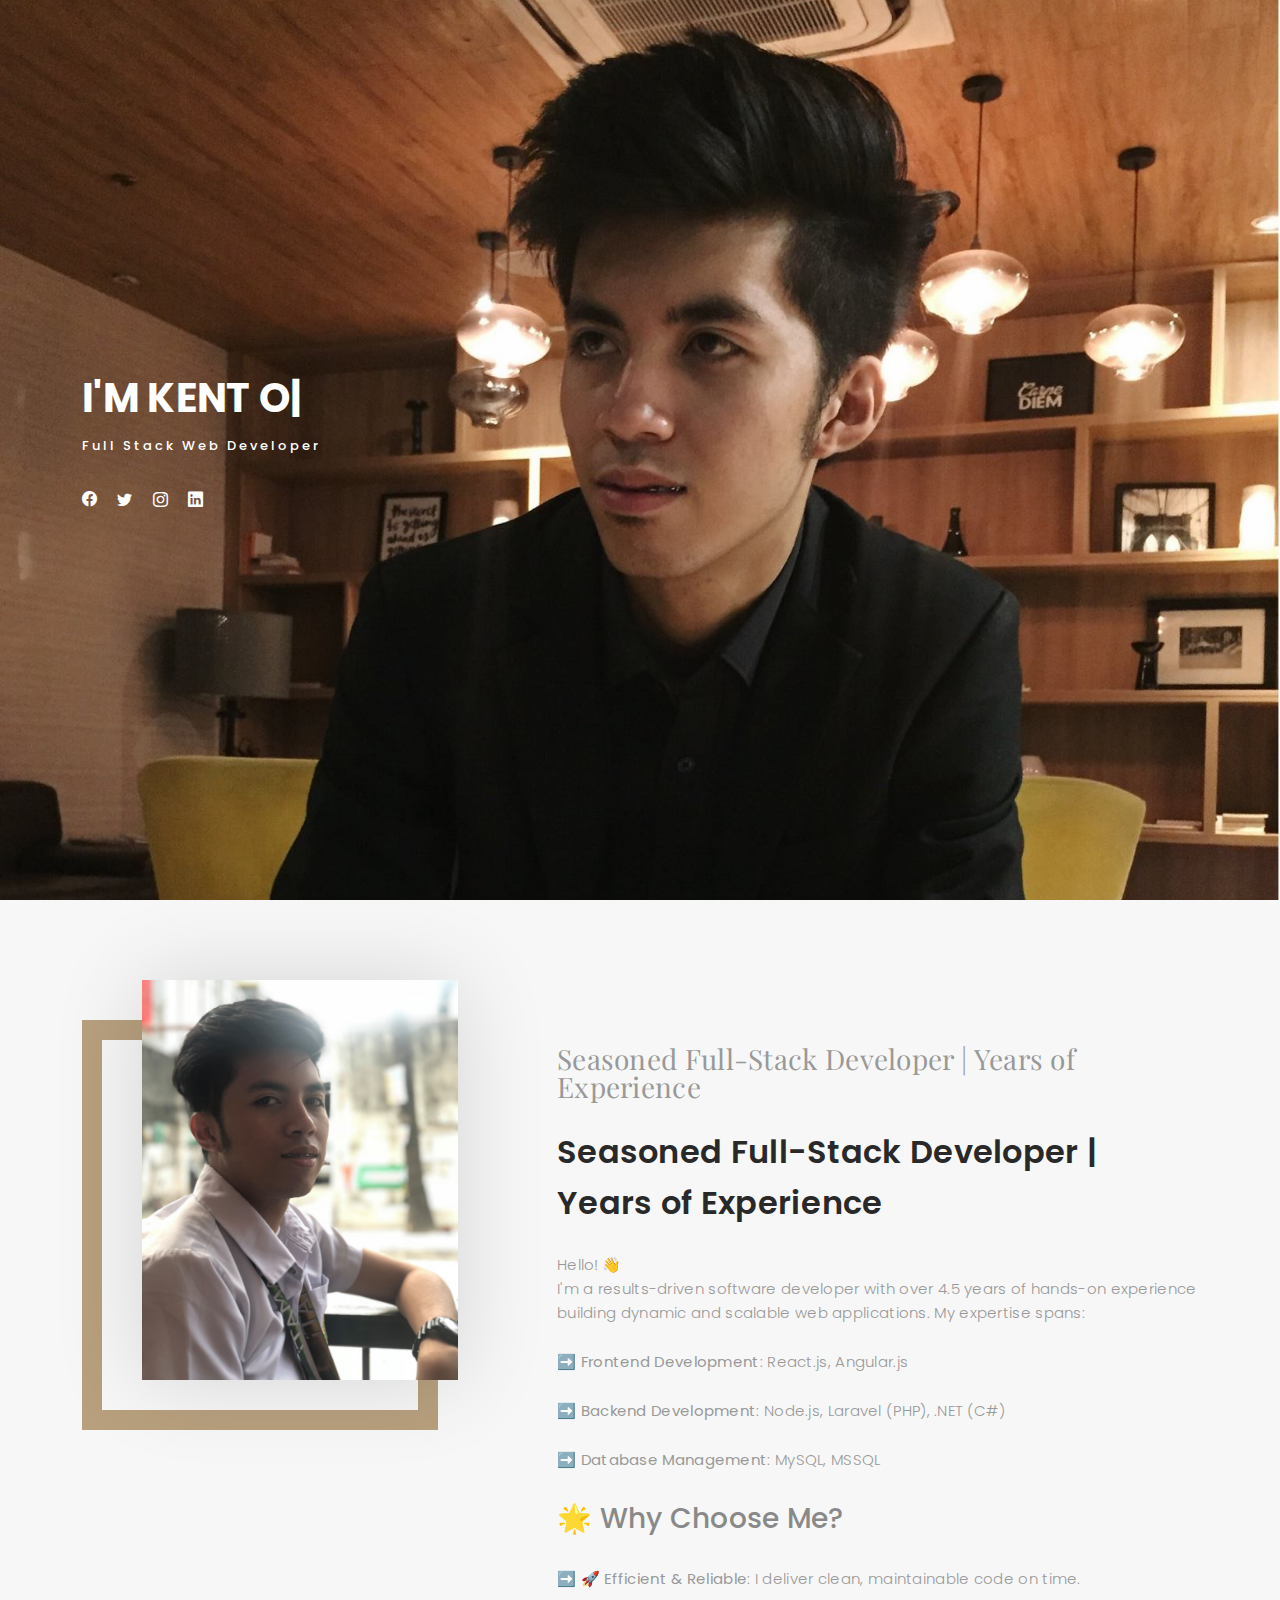
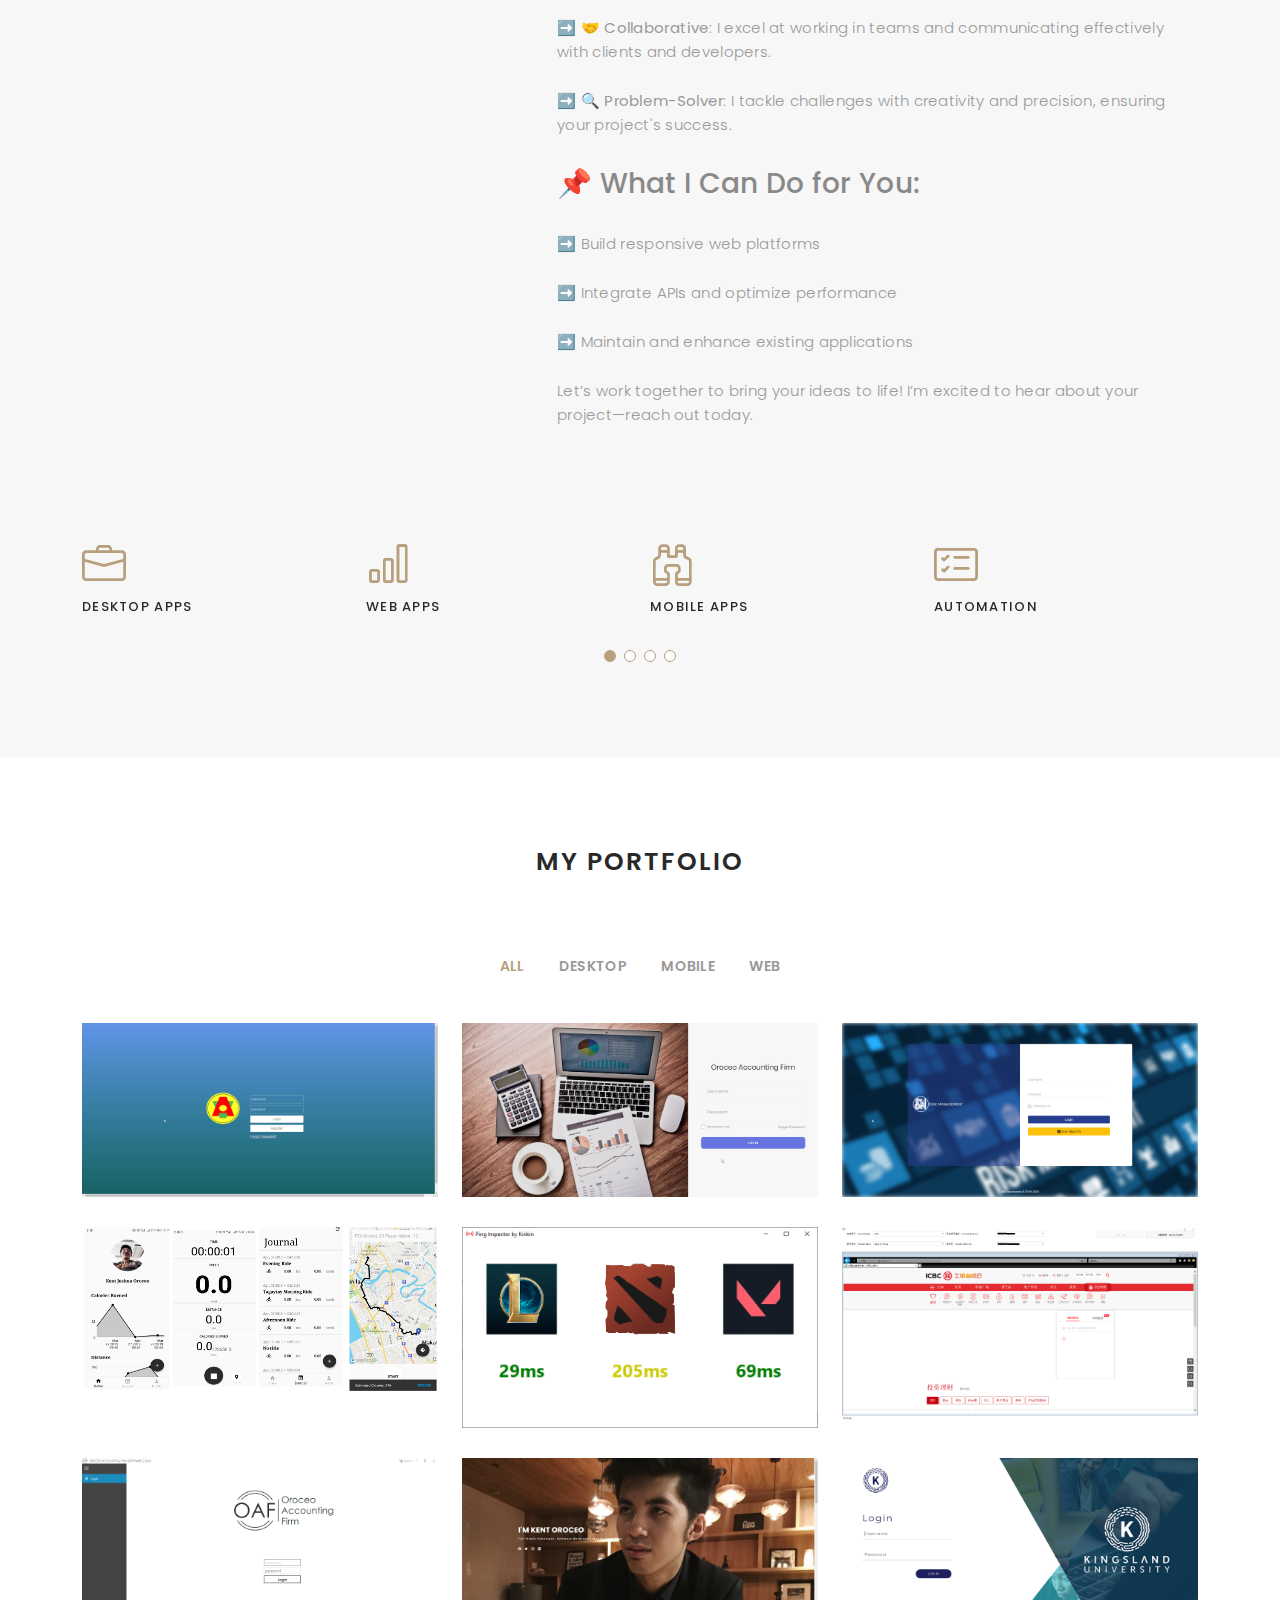
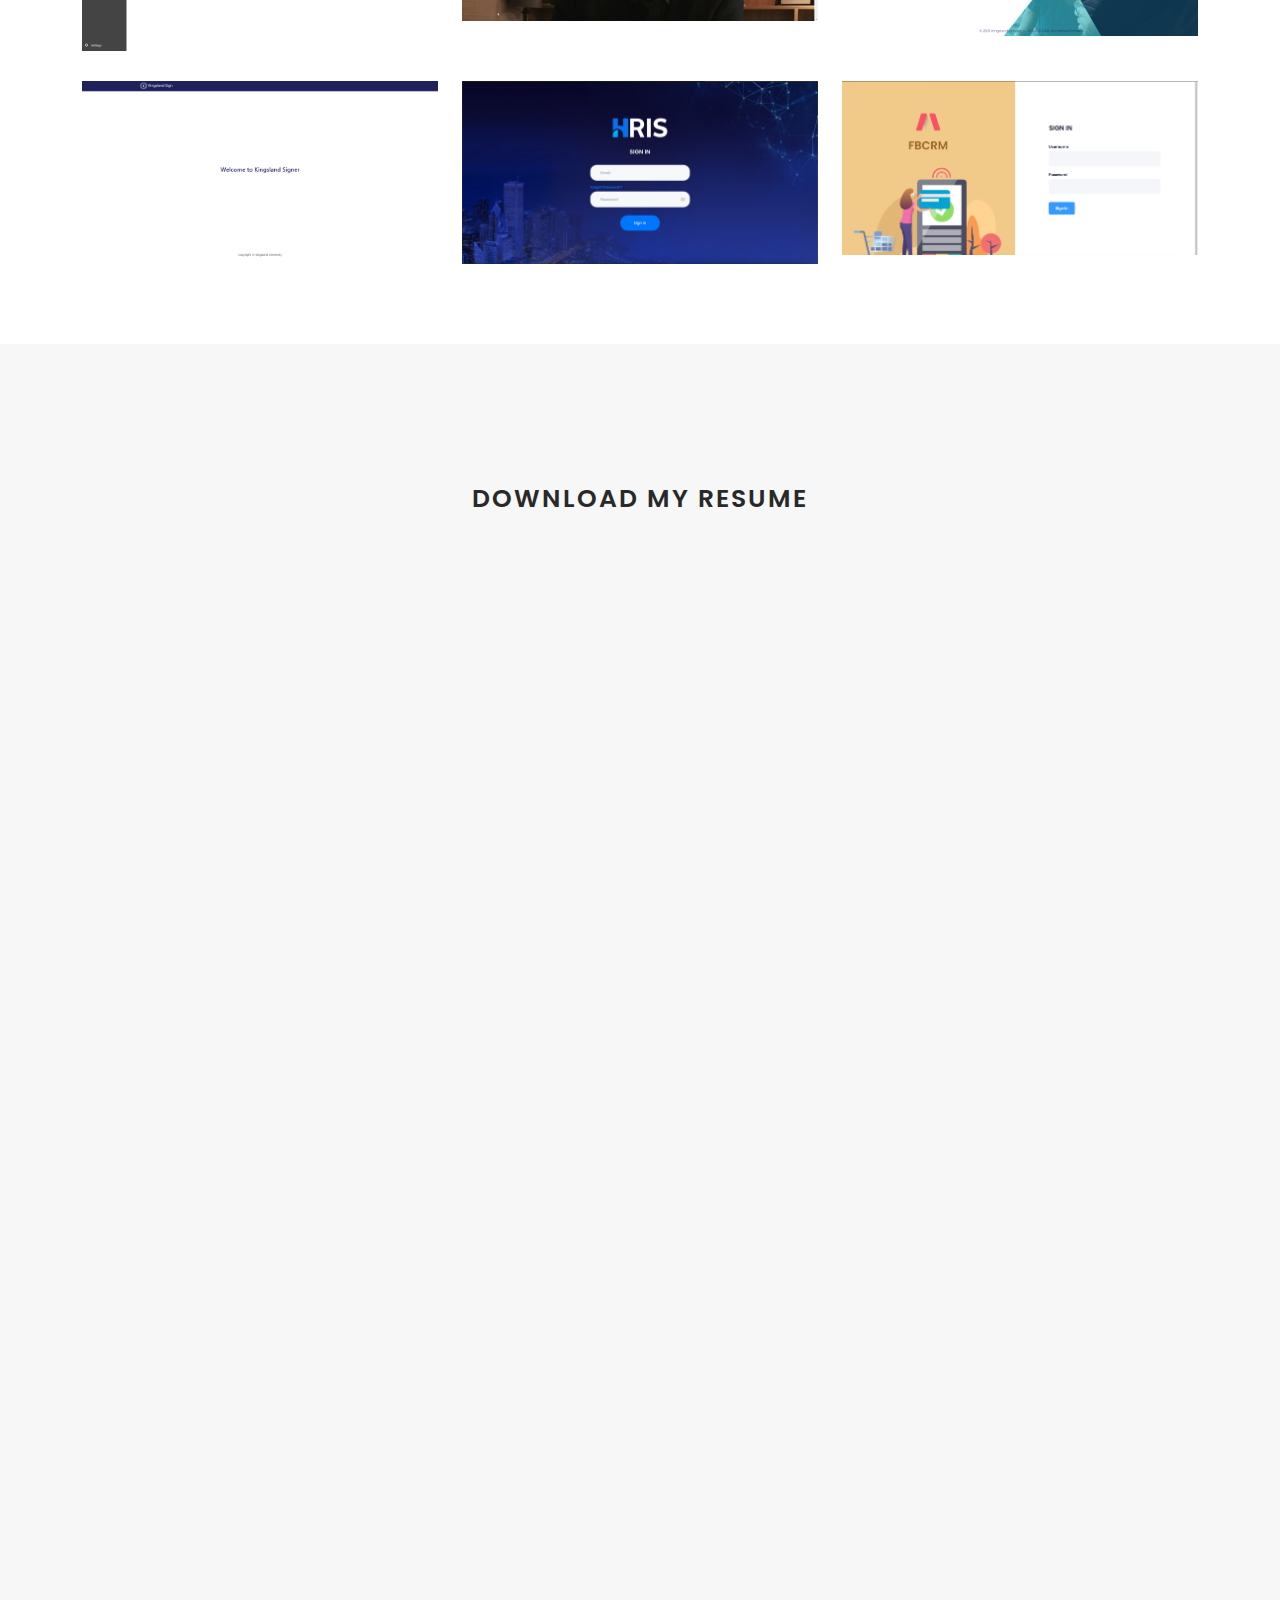
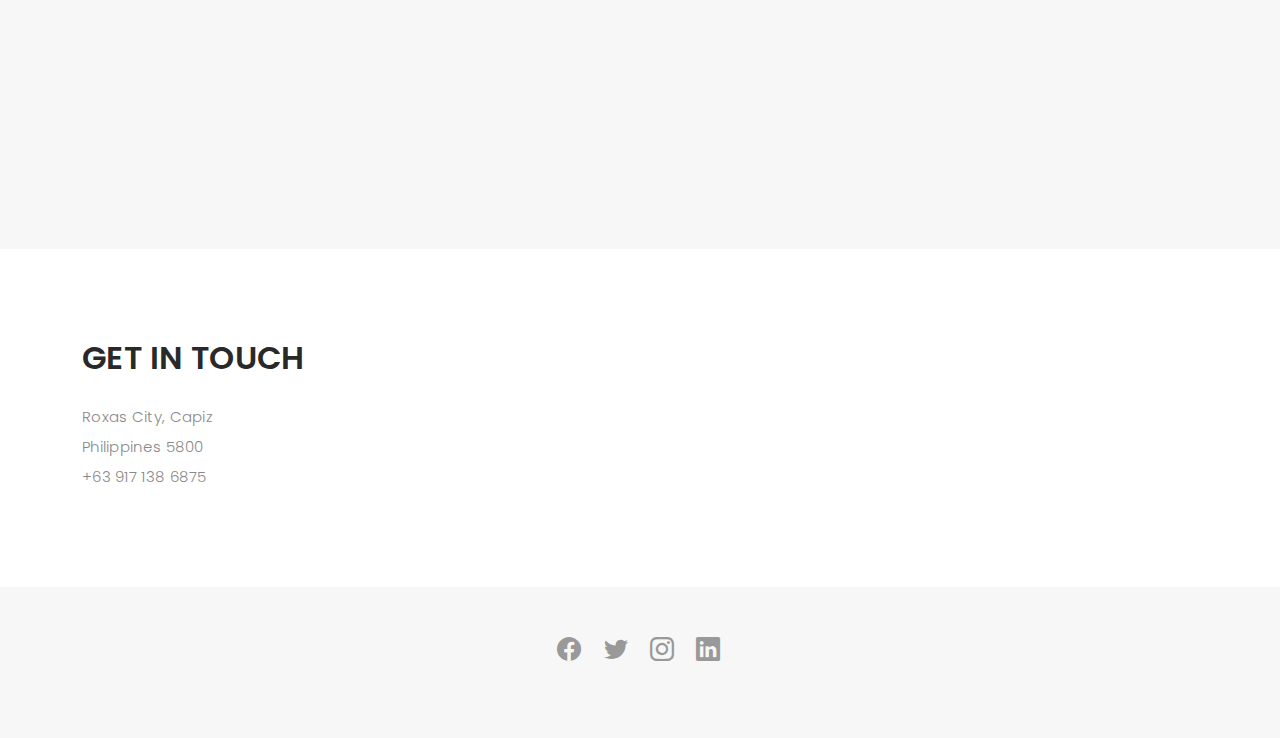
==== commit 87608005: "Update index.html" ====
--- a/index.html
+++ b/index.html
@@ -127,30 +127,27 @@
                  Seasoned Full-Stack Developer | <span class="experience-years"></span> Years of Experience
                 </p>
                 <p class="separator">
-                      <p>Hello! 👋<br>
-                      I'm a results-driven software developer with over <span class="experience-years"></span> years of hands-on experience building dynamic and scalable web applications. My expertise spans:</p>
-                      
-                      <ul>
-                        <li>➡️ <strong>Frontend Development</strong>: React.js, Angular.js</li>
-                        <li>➡️ <strong>Backend Development</strong>: Node.js, Laravel (PHP), .NET (C#)</li>
-                        <li>➡️ <strong>Database Management</strong>: MySQL, MSSQL</li>
-                      </ul>
-                      
-                      <h3>🌟 Why Choose Me?</h3>
-                      <ul>
-                        <li>➡️ 🚀 <strong>Efficient & Reliable</strong>: I deliver clean, maintainable code on time.</li>
-                        <li>➡️ 🤝 <strong>Collaborative</strong>: I excel at working in teams and communicating effectively with clients and developers.</li>
-                        <li>➡️ 🔍 <strong>Problem-Solver</strong>: I tackle challenges with creativity and precision, ensuring your project's success.</li>
-                      </ul>
-                      
-                      <h3>📌 What I Can Do for You:</h3>
-                      <ul>
-                        <li>➡️ Build responsive web platforms</li>
-                        <li>➡️ Integrate APIs and optimize performance</li>
-                        <li>➡️ Maintain and enhance existing applications</li>
-                      </ul>
-                      
-                      <p>Let’s work together to bring your ideas to life! I’m excited to hear about your project—reach out today.</p>
+                     <h2 style="line-height: 1.6;">Seasoned Full-Stack Developer | <span class="experience-years"></span> Years of Experience</h2>
+
+                        <p style="line-height: 1.6;">Hello! 👋<br>
+                        I'm a results-driven software developer with over 4.5 years of hands-on experience building dynamic and scalable web applications. My expertise spans:</p>
+                        
+                        <p style="line-height: 1.6;">➡️ <strong>Frontend Development</strong>: React.js, Angular.js</p>
+                        <p style="line-height: 1.6;">➡️ <strong>Backend Development</strong>: Node.js, Laravel (PHP), .NET (C#)</p>
+                        <p style="line-height: 1.6;">➡️ <strong>Database Management</strong>: MySQL, MSSQL</p>
+                        
+                        <h3 style="line-height: 1.6;">🌟 Why Choose Me?</h3>
+                        <p style="line-height: 1.6;">➡️ 🚀 <strong>Efficient & Reliable</strong>: I deliver clean, maintainable code on time.</p>
+                        <p style="line-height: 1.6;">➡️ 🤝 <strong>Collaborative</strong>: I excel at working in teams and communicating effectively with clients and developers.</p>
+                        <p style="line-height: 1.6;">➡️ 🔍 <strong>Problem-Solver</strong>: I tackle challenges with creativity and precision, ensuring your project's success.</p>
+                        
+                        <h3 style="line-height: 1.6;">📌 What I Can Do for You:</h3>
+                        <p style="line-height: 1.6;">➡️ Build responsive web platforms</p>
+                        <p style="line-height: 1.6;">➡️ Integrate APIs and optimize performance</p>
+                        <p style="line-height: 1.6;">➡️ Maintain and enhance existing applications</p>
+                        
+                        <p style="line-height: 1.6;">Let’s work together to bring your ideas to life! I’m excited to hear about your project—reach out today.</p>
+
 
                 </p>
               </div>
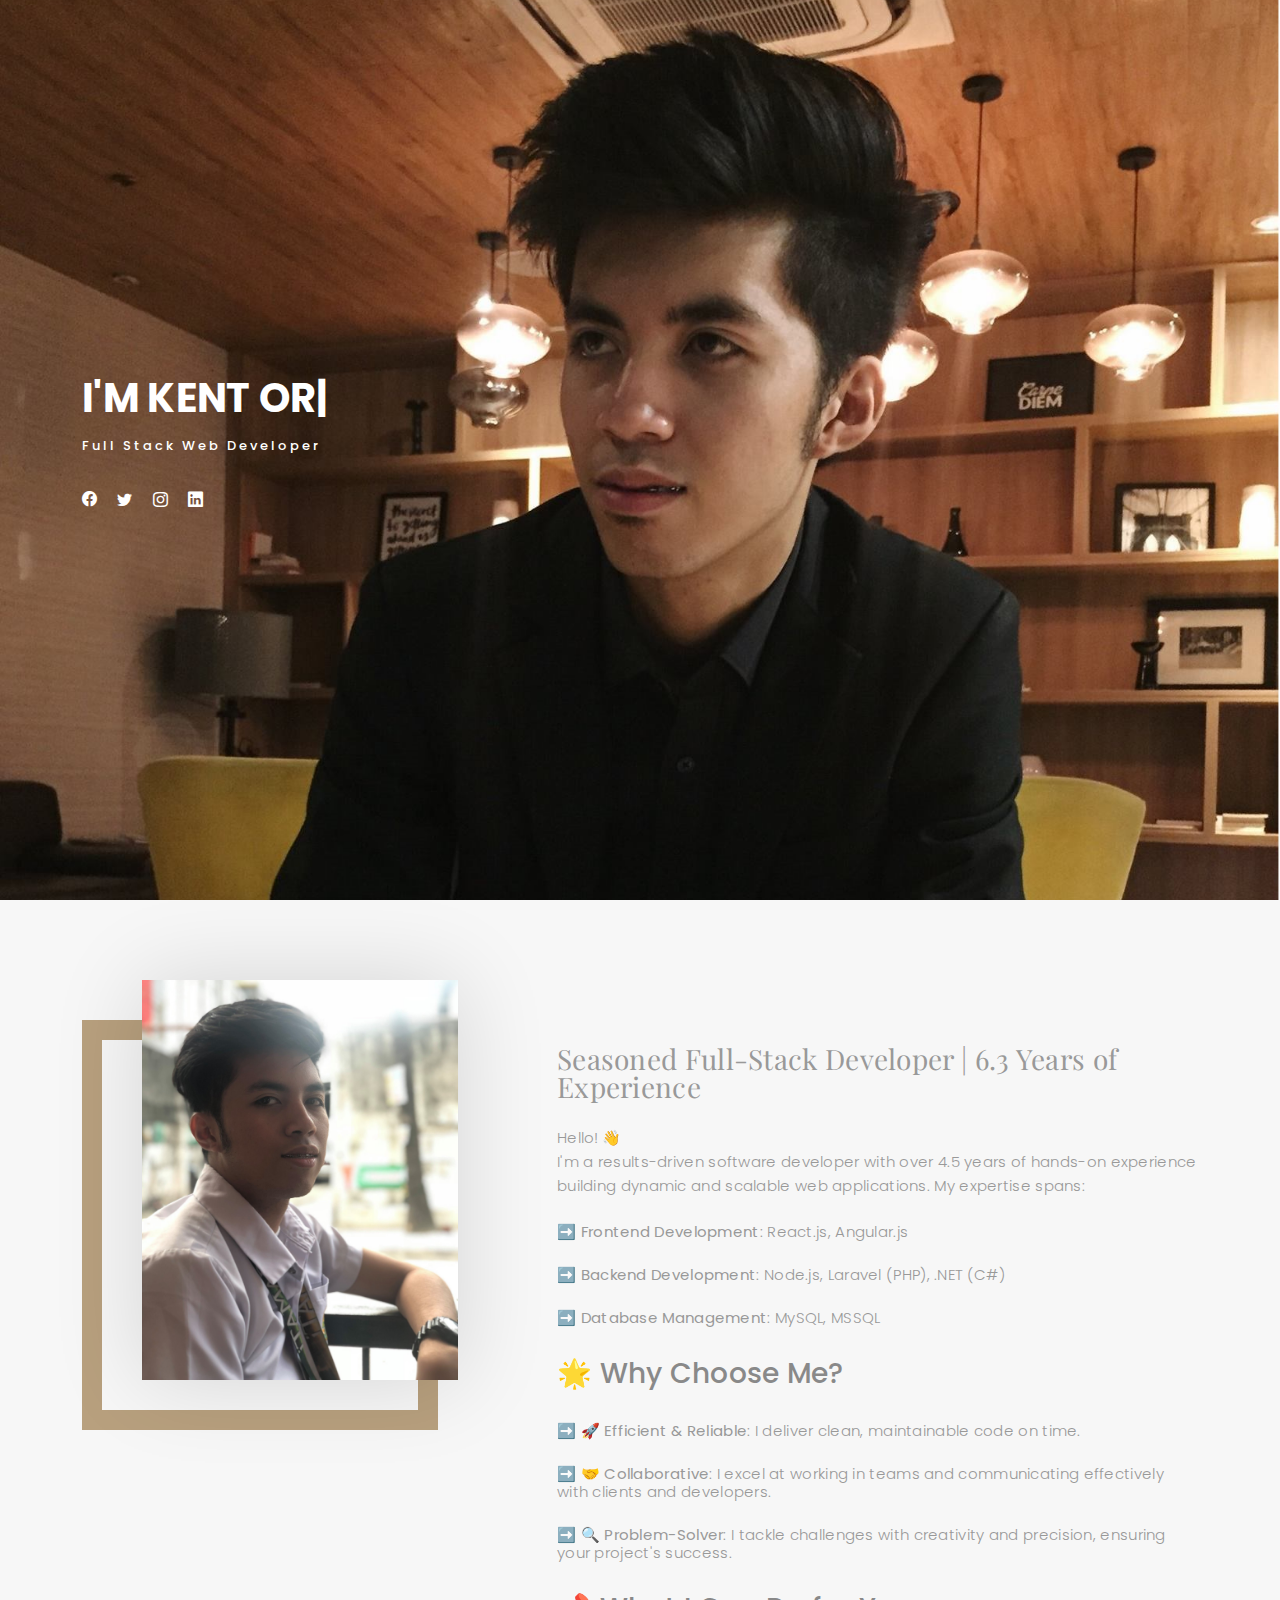
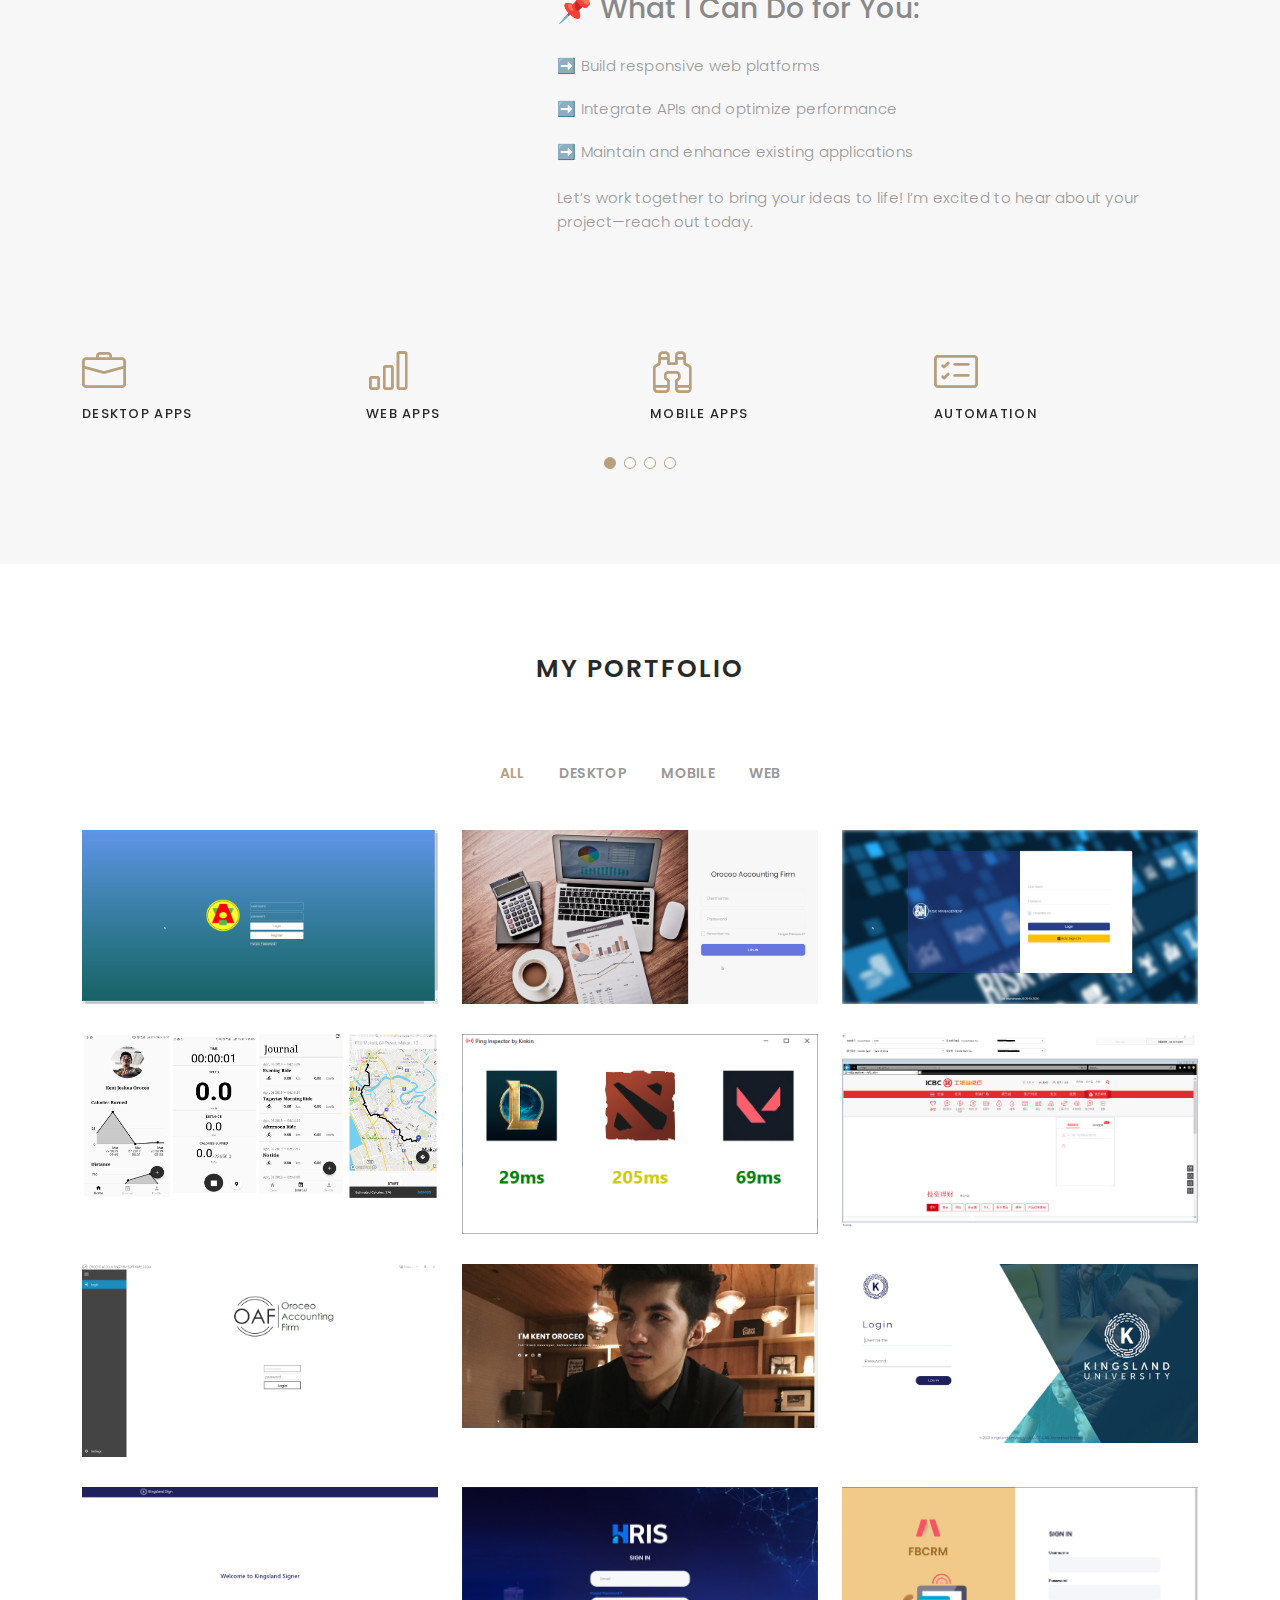
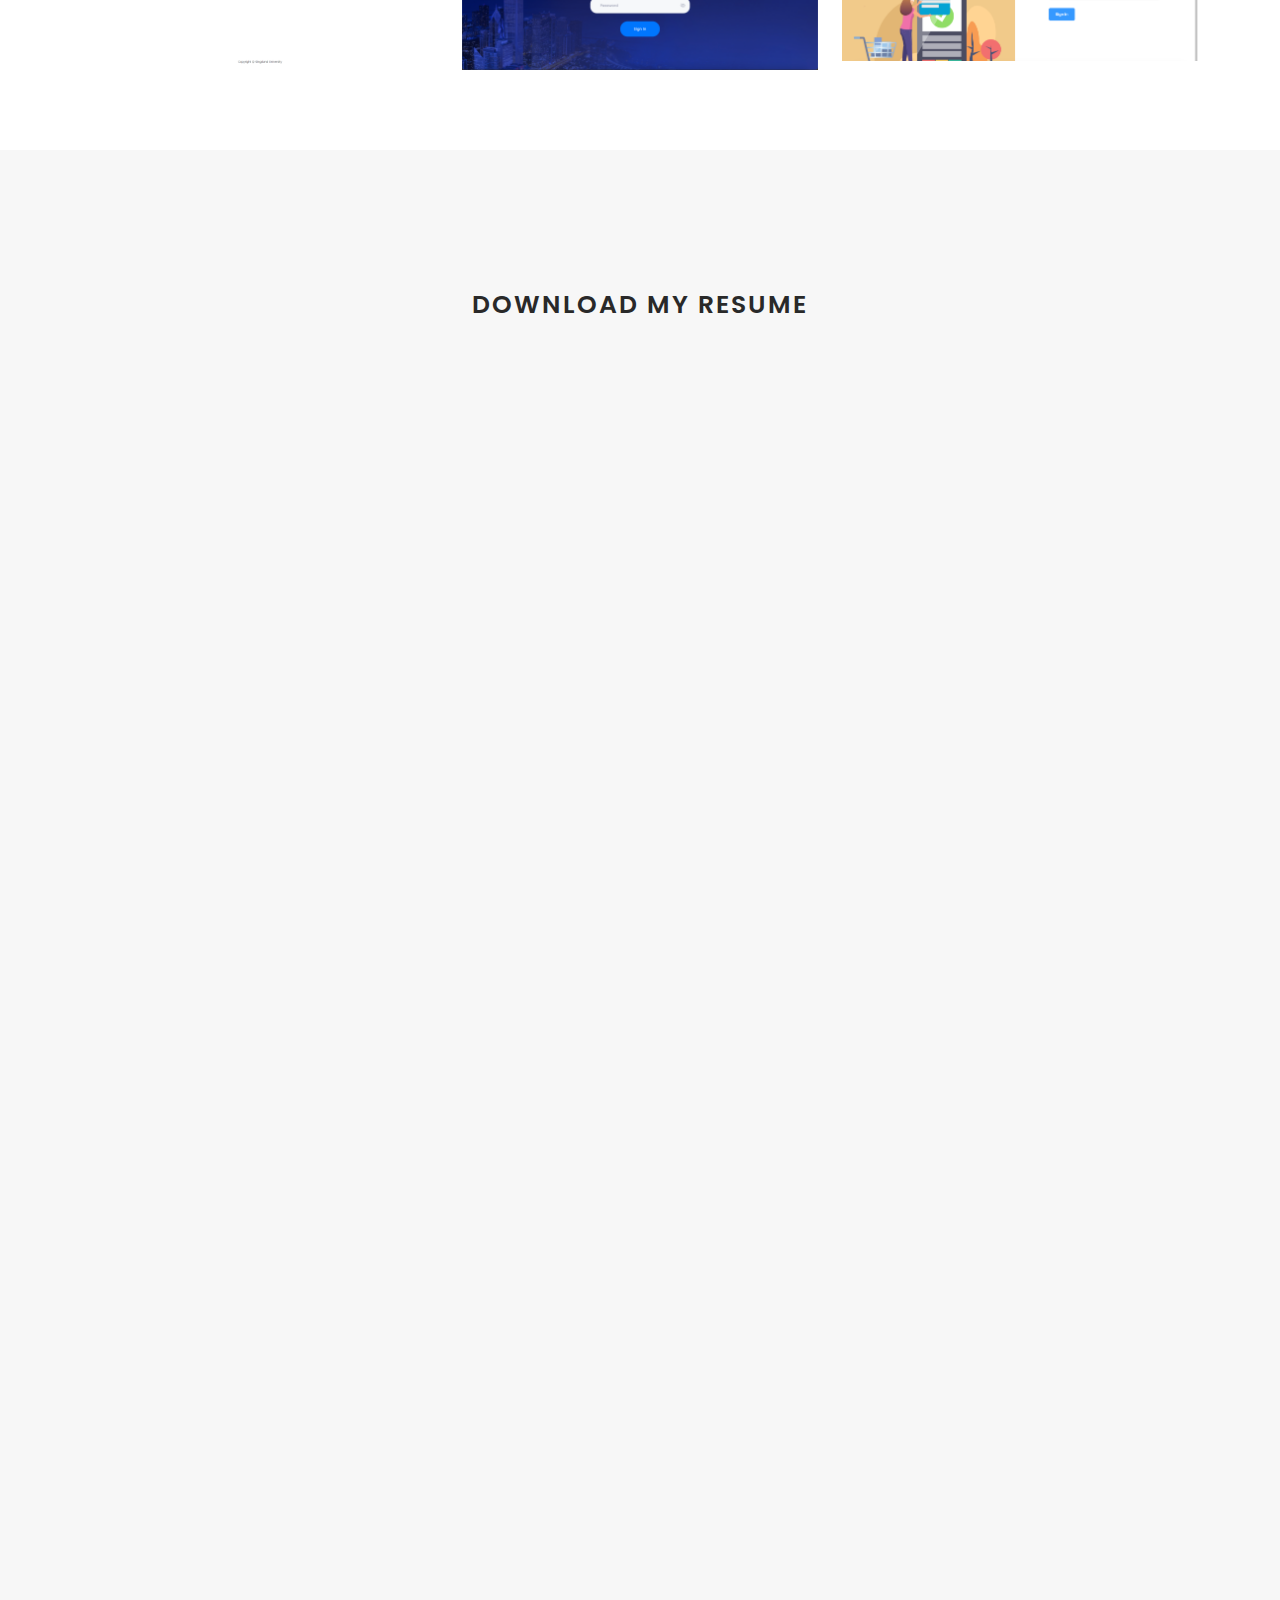
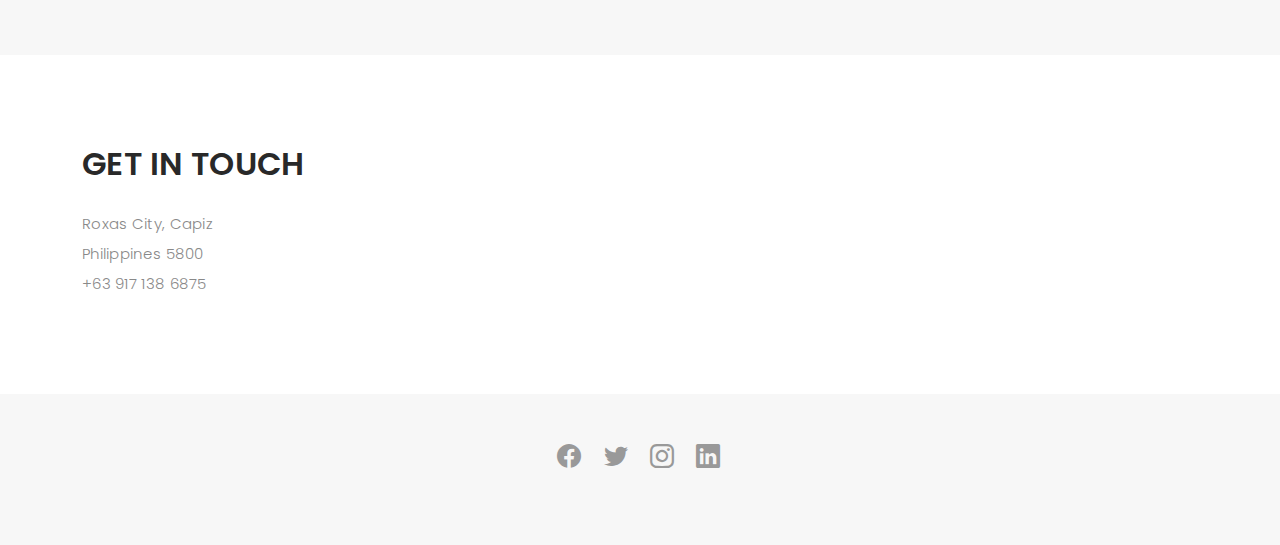
==== commit 3217b2ba: "Update index.html" ====
--- a/index.html
+++ b/index.html
@@ -127,27 +127,24 @@
                  Seasoned Full-Stack Developer | <span class="experience-years"></span> Years of Experience
                 </p>
                 <p class="separator">
-                     <h2 style="line-height: 1.6;">Seasoned Full-Stack Developer | <span class="experience-years"></span> Years of Experience</h2>
-
-                        <p style="line-height: 1.6;">Hello! 👋<br>
-                        I'm a results-driven software developer with over 4.5 years of hands-on experience building dynamic and scalable web applications. My expertise spans:</p>
-                        
-                        <p style="line-height: 1.6;">➡️ <strong>Frontend Development</strong>: React.js, Angular.js</p>
-                        <p style="line-height: 1.6;">➡️ <strong>Backend Development</strong>: Node.js, Laravel (PHP), .NET (C#)</p>
-                        <p style="line-height: 1.6;">➡️ <strong>Database Management</strong>: MySQL, MSSQL</p>
-                        
-                        <h3 style="line-height: 1.6;">🌟 Why Choose Me?</h3>
-                        <p style="line-height: 1.6;">➡️ 🚀 <strong>Efficient & Reliable</strong>: I deliver clean, maintainable code on time.</p>
-                        <p style="line-height: 1.6;">➡️ 🤝 <strong>Collaborative</strong>: I excel at working in teams and communicating effectively with clients and developers.</p>
-                        <p style="line-height: 1.6;">➡️ 🔍 <strong>Problem-Solver</strong>: I tackle challenges with creativity and precision, ensuring your project's success.</p>
-                        
-                        <h3 style="line-height: 1.6;">📌 What I Can Do for You:</h3>
-                        <p style="line-height: 1.6;">➡️ Build responsive web platforms</p>
-                        <p style="line-height: 1.6;">➡️ Integrate APIs and optimize performance</p>
-                        <p style="line-height: 1.6;">➡️ Maintain and enhance existing applications</p>
-                        
-                        <p style="line-height: 1.6;">Let’s work together to bring your ideas to life! I’m excited to hear about your project—reach out today.</p>
-
+                      <p style="line-height: 1.6;">Hello! 👋<br>
+                      I'm a results-driven software developer with over 4.5 years of hands-on experience building dynamic and scalable web applications. My expertise spans:</p>
+                      
+                      <p style="line-height: 1.2;">➡️ <strong>Frontend Development</strong>: React.js, Angular.js</p>
+                      <p style="line-height: 1.2;">➡️ <strong>Backend Development</strong>: Node.js, Laravel (PHP), .NET (C#)</p>
+                      <p style="line-height: 1.2;">➡️ <strong>Database Management</strong>: MySQL, MSSQL</p>
+                      
+                      <h3 style="line-height: 1.6;">🌟 Why Choose Me?</h3>
+                      <p style="line-height: 1.2;">➡️ 🚀 <strong>Efficient & Reliable</strong>: I deliver clean, maintainable code on time.</p>
+                      <p style="line-height: 1.2;">➡️ 🤝 <strong>Collaborative</strong>: I excel at working in teams and communicating effectively with clients and developers.</p>
+                      <p style="line-height: 1.2;">➡️ 🔍 <strong>Problem-Solver</strong>: I tackle challenges with creativity and precision, ensuring your project's success.</p>
+                      
+                      <h3 style="line-height: 1.6;">📌 What I Can Do for You:</h3>
+                      <p style="line-height: 1.2;">➡️ Build responsive web platforms</p>
+                      <p style="line-height: 1.2;">➡️ Integrate APIs and optimize performance</p>
+                      <p style="line-height: 1.2;">➡️ Maintain and enhance existing applications</p>
+                      
+                      <p style="line-height: 1.6;">Let’s work together to bring your ideas to life! I’m excited to hear about your project—reach out today.</p>
 
                 </p>
               </div>
@@ -638,7 +635,8 @@
     
         // Calculate total experience and insert into the HTML
         const totalExperience = calculateTotalExperience();
-        document.getElementsByClassName('experience-years').innerText = totalExperience;
+        const experienceElement = document.querySelector('.experience-years');
+        experienceElement.innerText = totalExperience;
     </script>
   </body>
 </html>
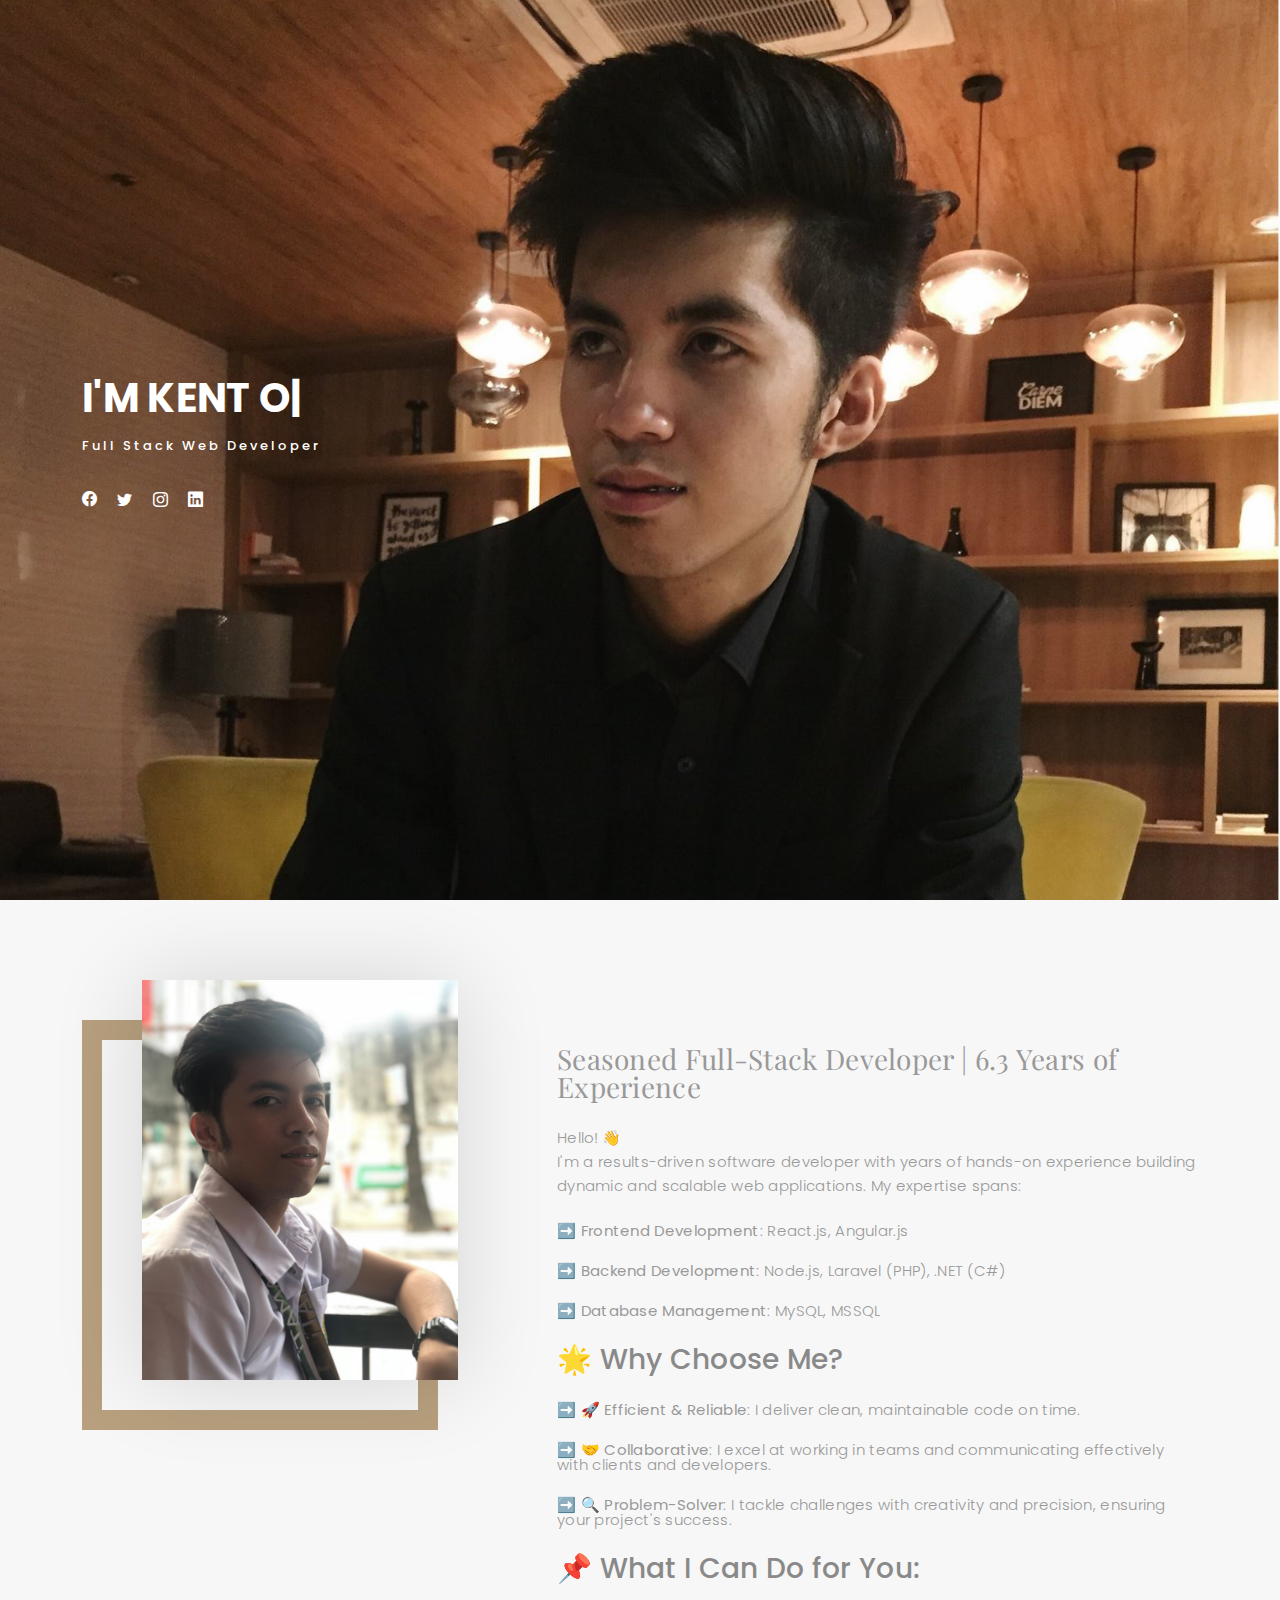
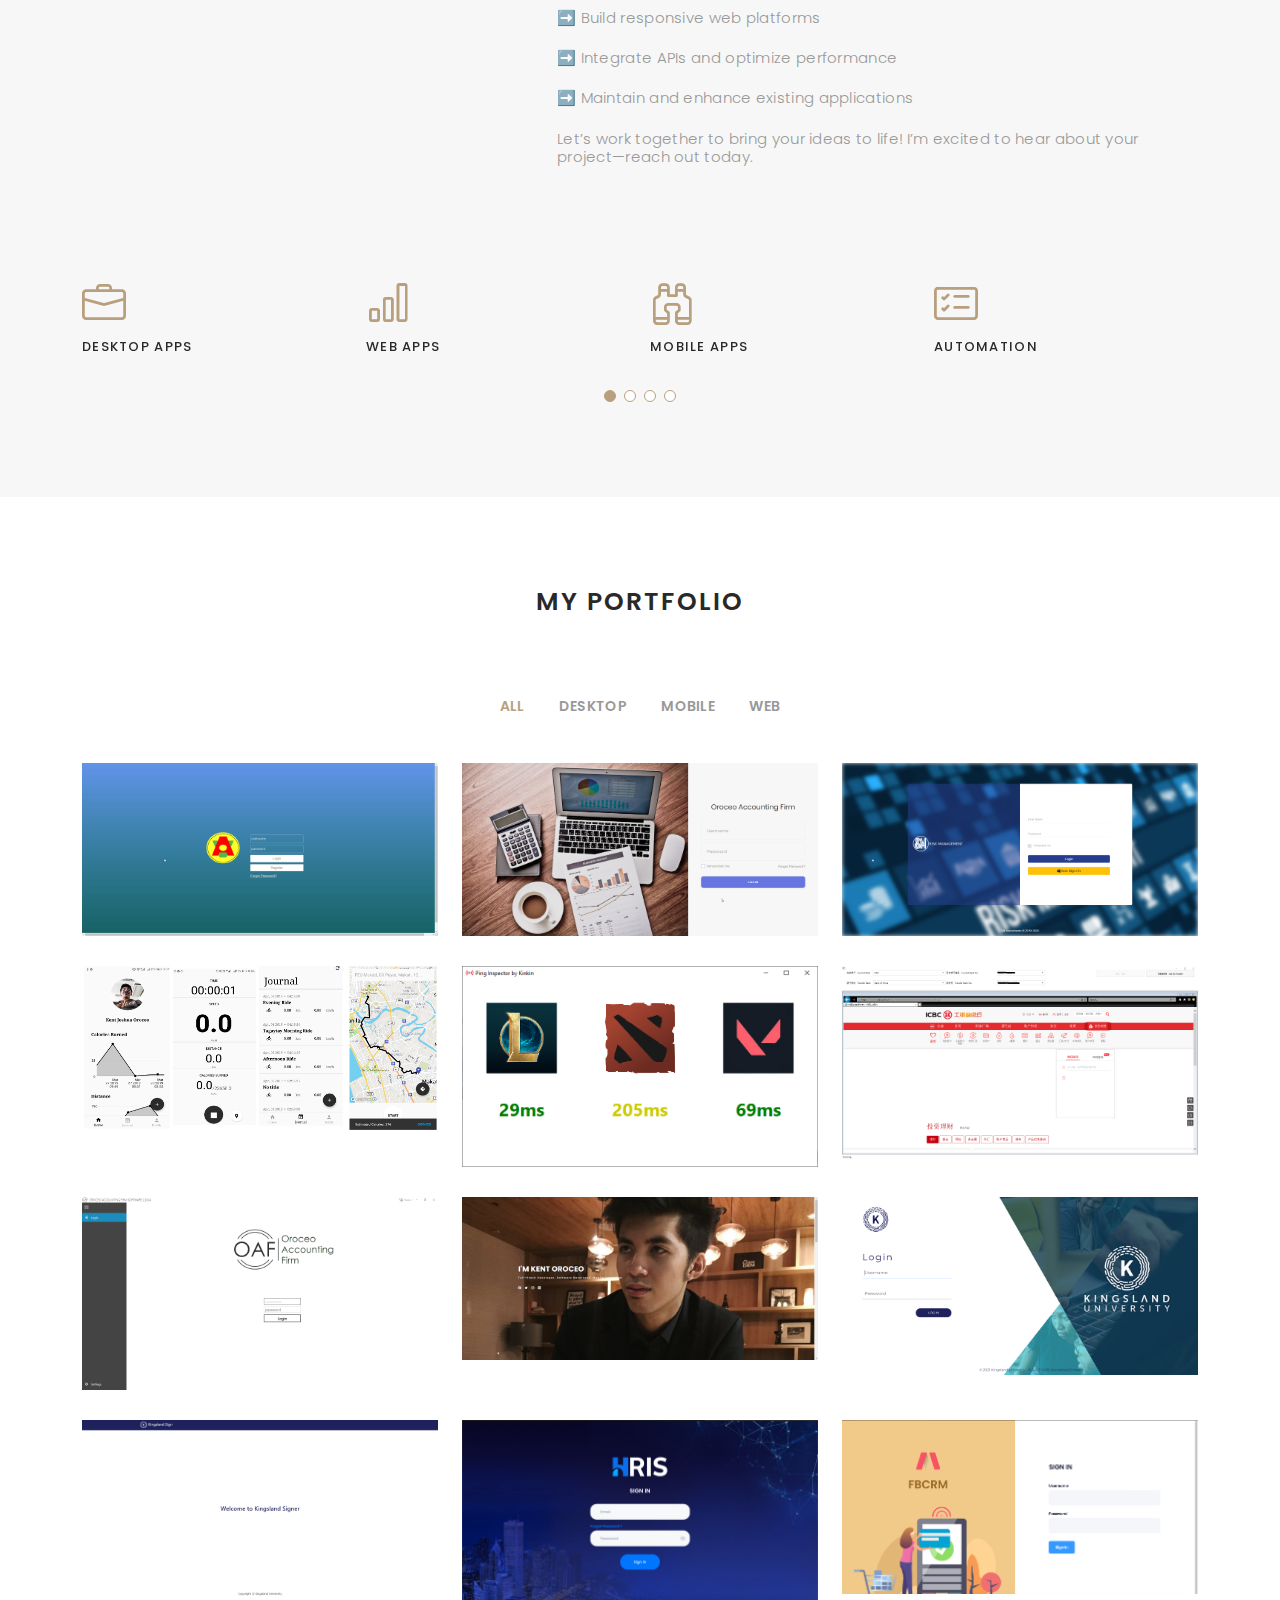
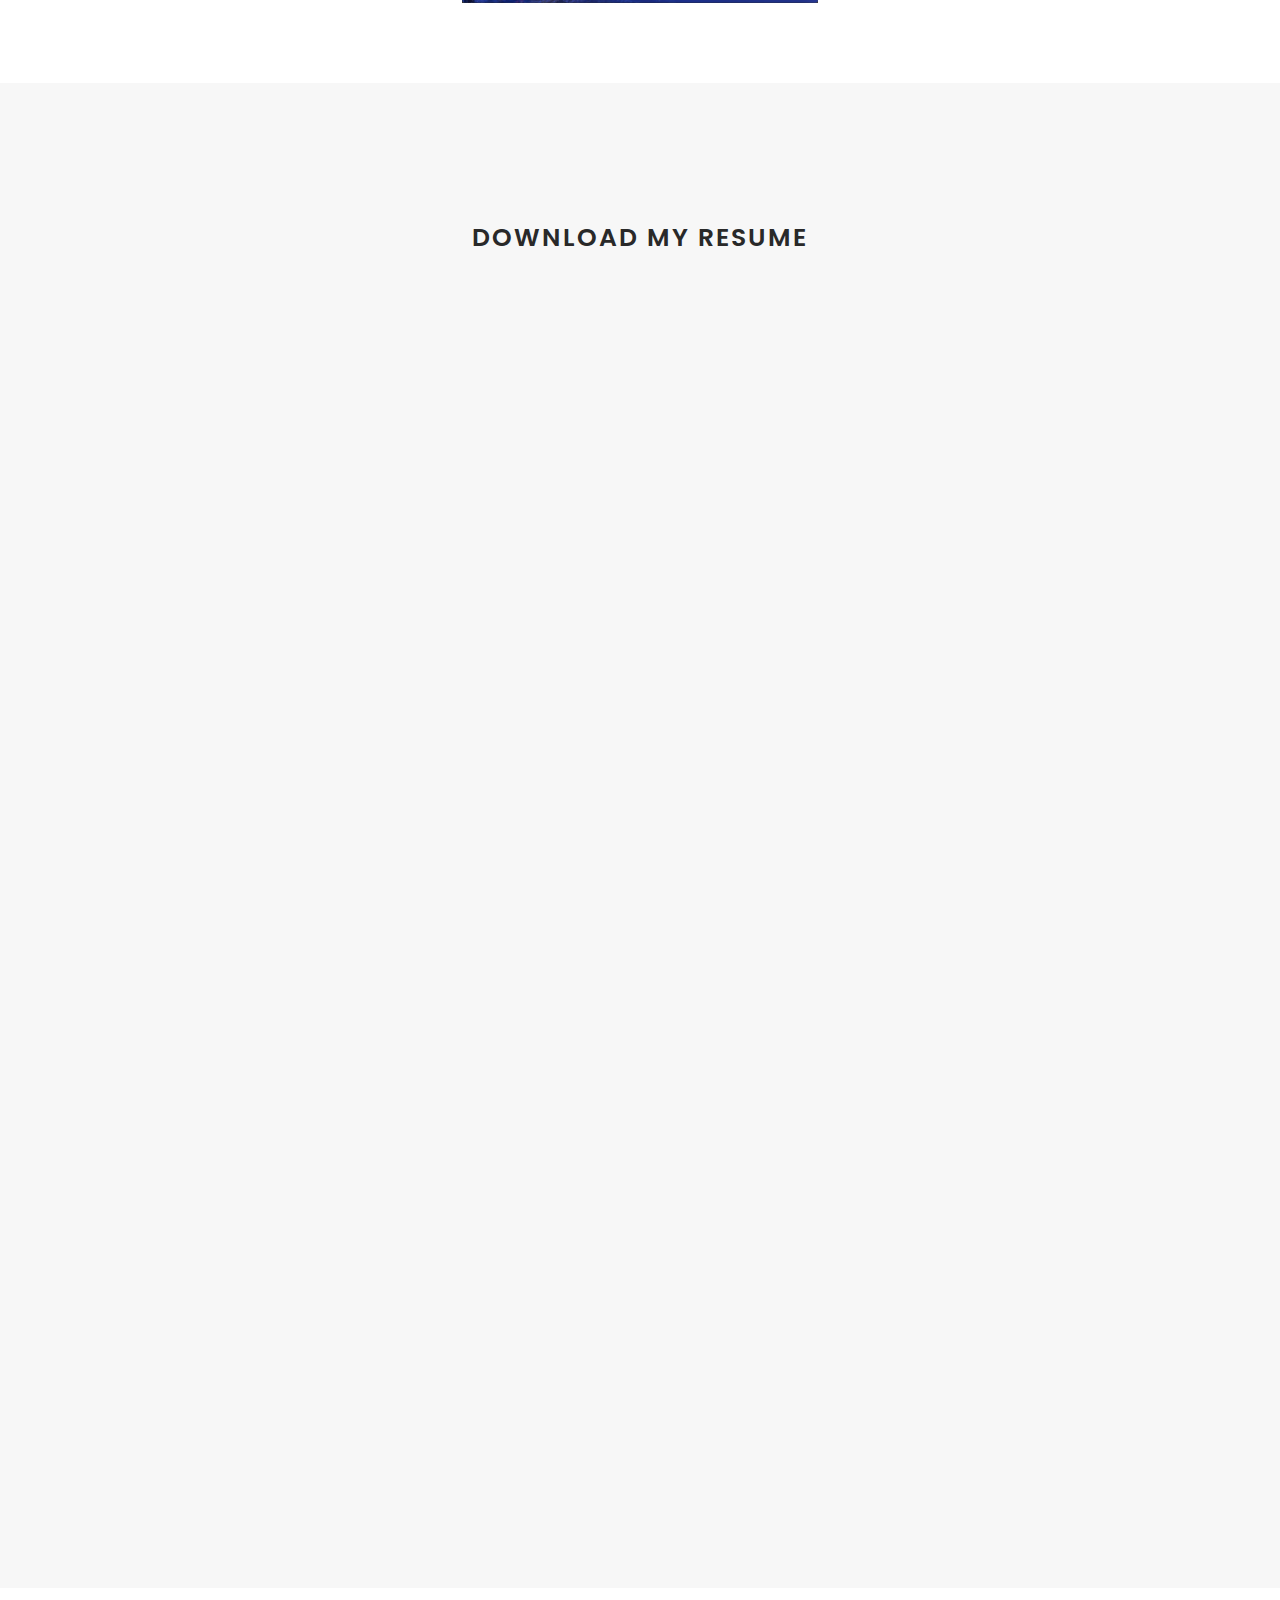
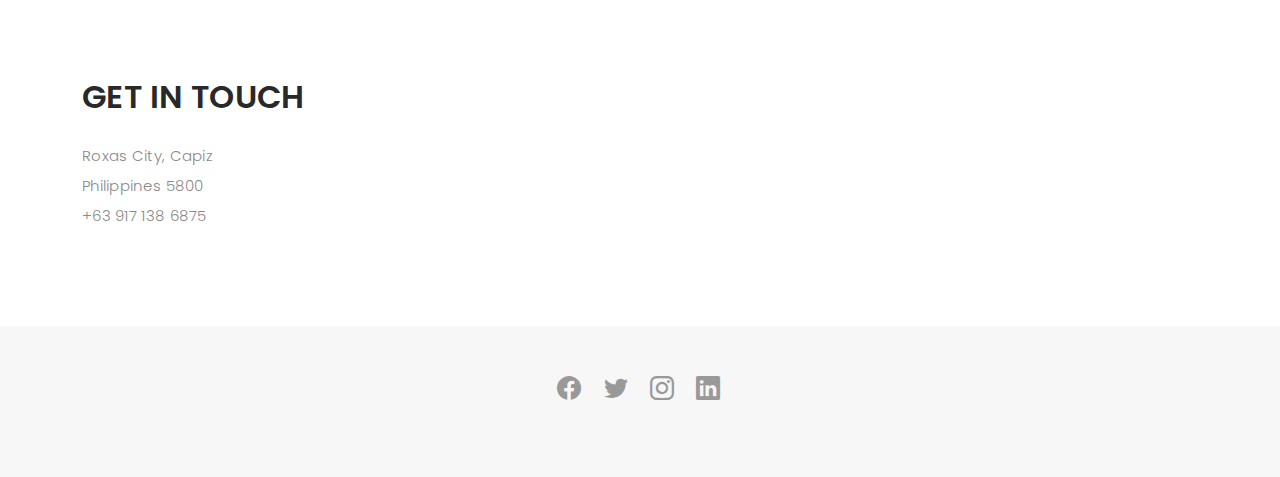
==== commit 67ede330: "Update index.html" ====
--- a/index.html
+++ b/index.html
@@ -128,23 +128,23 @@
                 </p>
                 <p class="separator">
                       <p style="line-height: 1.6;">Hello! 👋<br>
-                      I'm a results-driven software developer with over 4.5 years of hands-on experience building dynamic and scalable web applications. My expertise spans:</p>
+                      I'm a results-driven software developer with <span class="experience-years"></span> years of hands-on experience building dynamic and scalable web applications. My expertise spans:</p>
                       
-                      <p style="line-height: 1.2;">➡️ <strong>Frontend Development</strong>: React.js, Angular.js</p>
-                      <p style="line-height: 1.2;">➡️ <strong>Backend Development</strong>: Node.js, Laravel (PHP), .NET (C#)</p>
-                      <p style="line-height: 1.2;">➡️ <strong>Database Management</strong>: MySQL, MSSQL</p>
+                      <p style="line-height: 1;">➡️ <strong>Frontend Development</strong>: React.js, Angular.js</p>
+                      <p style="line-height: 1;">➡️ <strong>Backend Development</strong>: Node.js, Laravel (PHP), .NET (C#)</p>
+                      <p style="line-height: 1;">➡️ <strong>Database Management</strong>: MySQL, MSSQL</p>
                       
-                      <h3 style="line-height: 1.6;">🌟 Why Choose Me?</h3>
-                      <p style="line-height: 1.2;">➡️ 🚀 <strong>Efficient & Reliable</strong>: I deliver clean, maintainable code on time.</p>
-                      <p style="line-height: 1.2;">➡️ 🤝 <strong>Collaborative</strong>: I excel at working in teams and communicating effectively with clients and developers.</p>
-                      <p style="line-height: 1.2;">➡️ 🔍 <strong>Problem-Solver</strong>: I tackle challenges with creativity and precision, ensuring your project's success.</p>
+                      <h3 style="line-height: 1.2;">🌟 Why Choose Me?</h3>
+                      <p style="line-height: 1;">➡️ 🚀 <strong>Efficient & Reliable</strong>: I deliver clean, maintainable code on time.</p>
+                      <p style="line-height: 1;">➡️ 🤝 <strong>Collaborative</strong>: I excel at working in teams and communicating effectively with clients and developers.</p>
+                      <p style="line-height: 1;">➡️ 🔍 <strong>Problem-Solver</strong>: I tackle challenges with creativity and precision, ensuring your project's success.</p>
                       
-                      <h3 style="line-height: 1.6;">📌 What I Can Do for You:</h3>
-                      <p style="line-height: 1.2;">➡️ Build responsive web platforms</p>
-                      <p style="line-height: 1.2;">➡️ Integrate APIs and optimize performance</p>
-                      <p style="line-height: 1.2;">➡️ Maintain and enhance existing applications</p>
+                      <h3 style="line-height: 1.2;">📌 What I Can Do for You:</h3>
+                      <p style="line-height: 1;">➡️ Build responsive web platforms</p>
+                      <p style="line-height: 1;">➡️ Integrate APIs and optimize performance</p>
+                      <p style="line-height: 1;">➡️ Maintain and enhance existing applications</p>
                       
-                      <p style="line-height: 1.6;">Let’s work together to bring your ideas to life! I’m excited to hear about your project—reach out today.</p>
+                      <p style="line-height: 1.2;">Let’s work together to bring your ideas to life! I’m excited to hear about your project—reach out today.</p>
 
                 </p>
               </div>
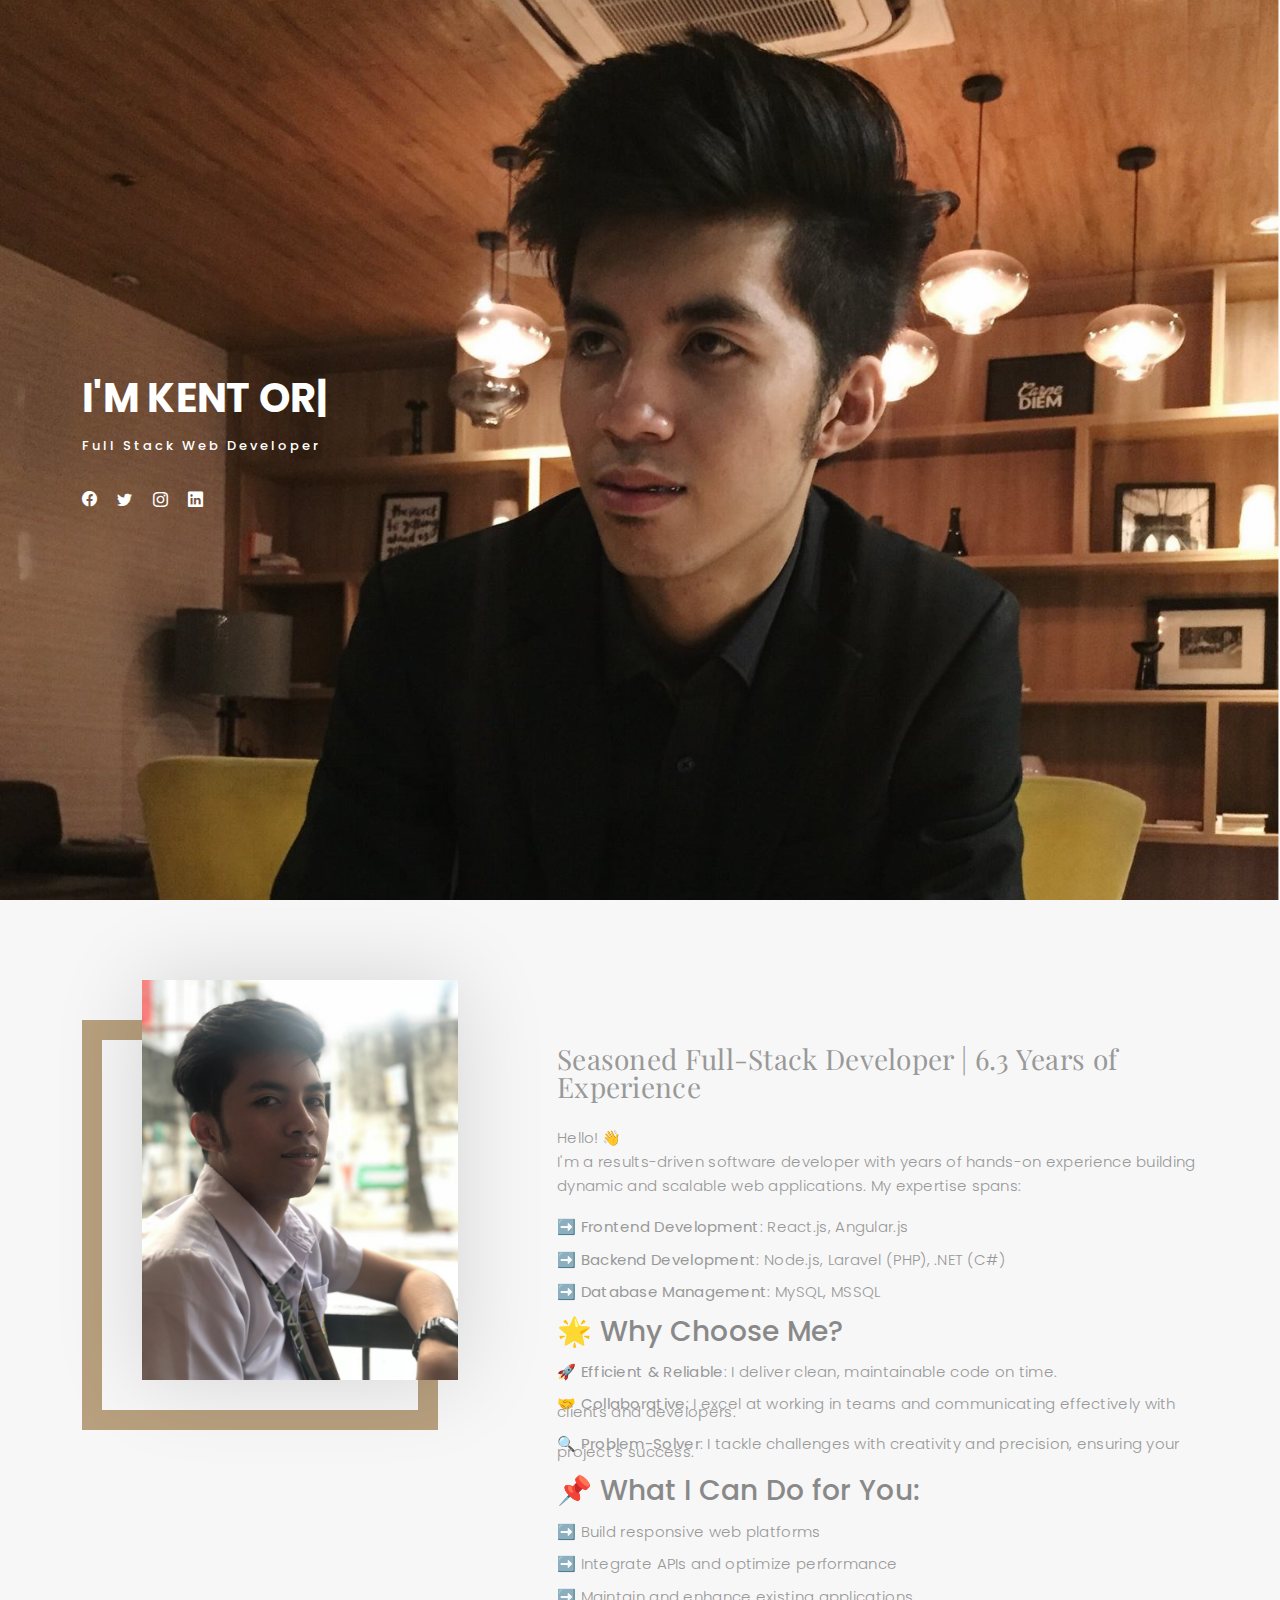
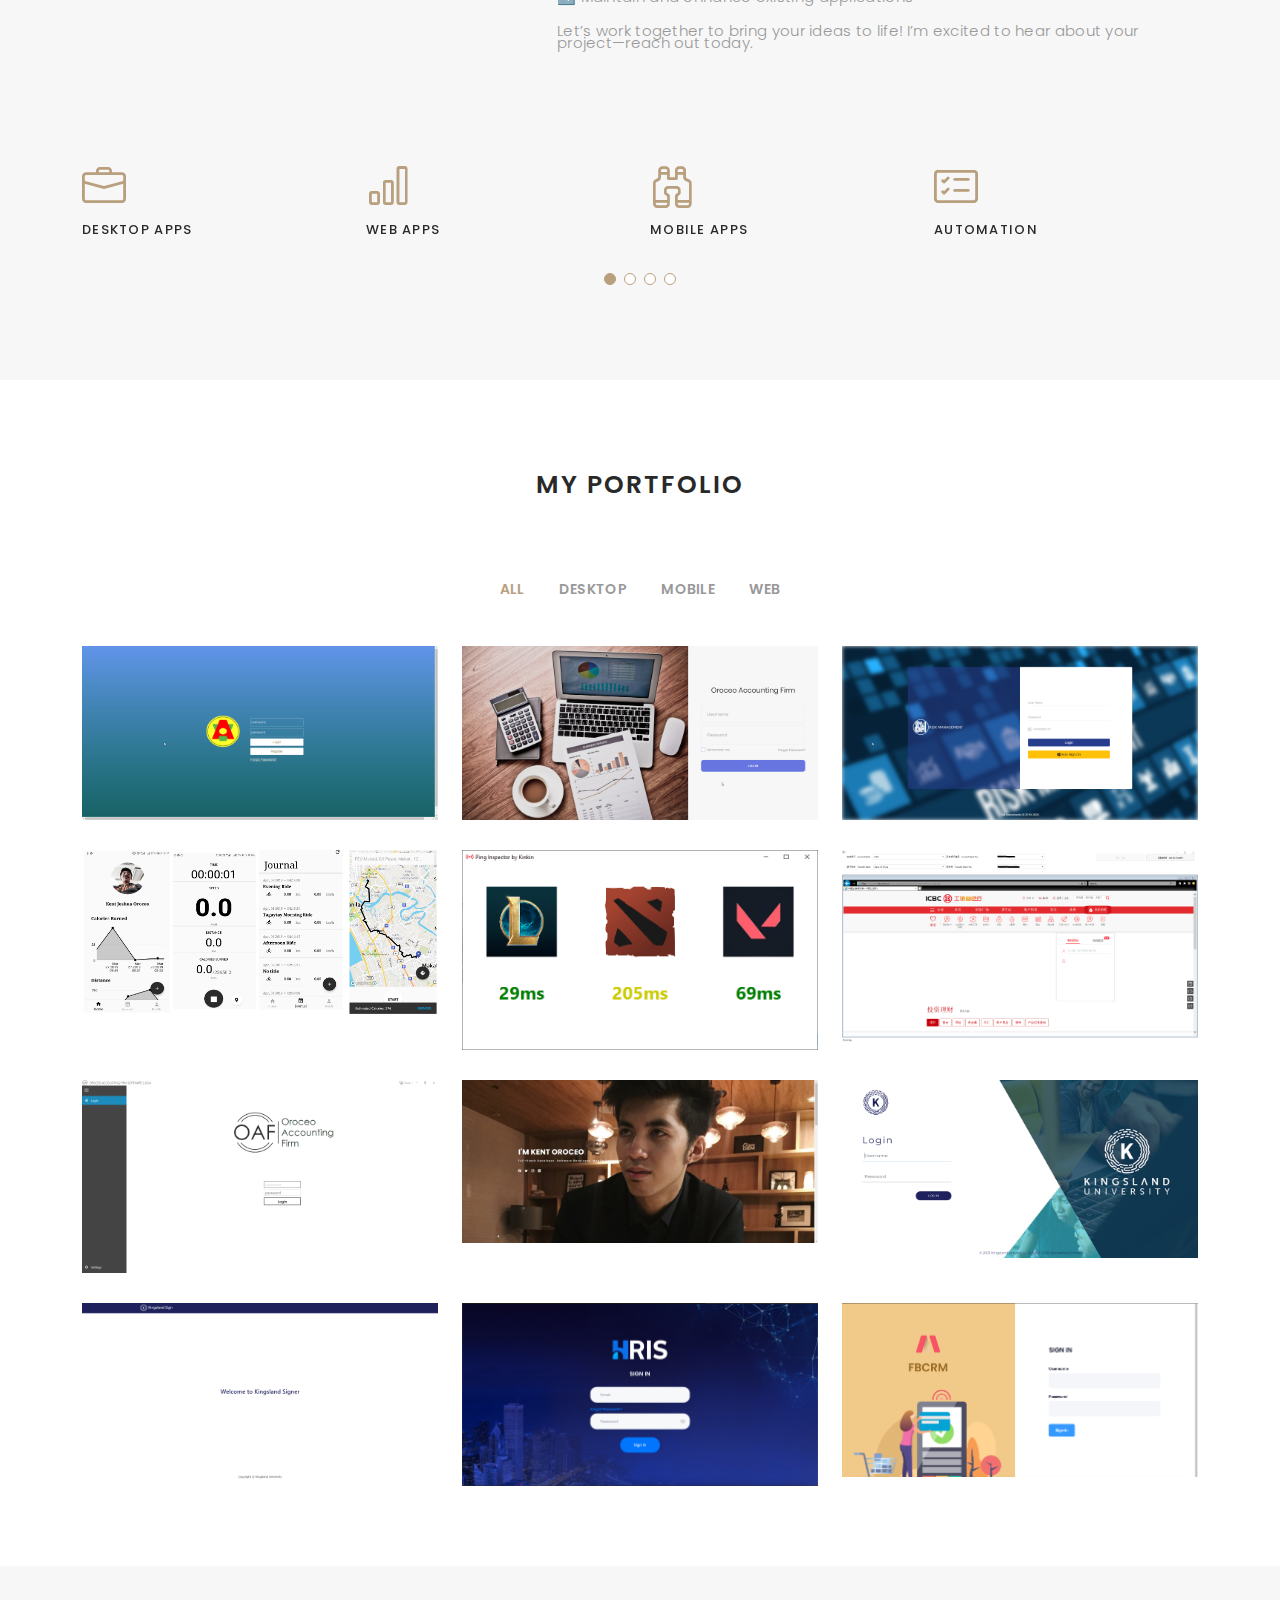
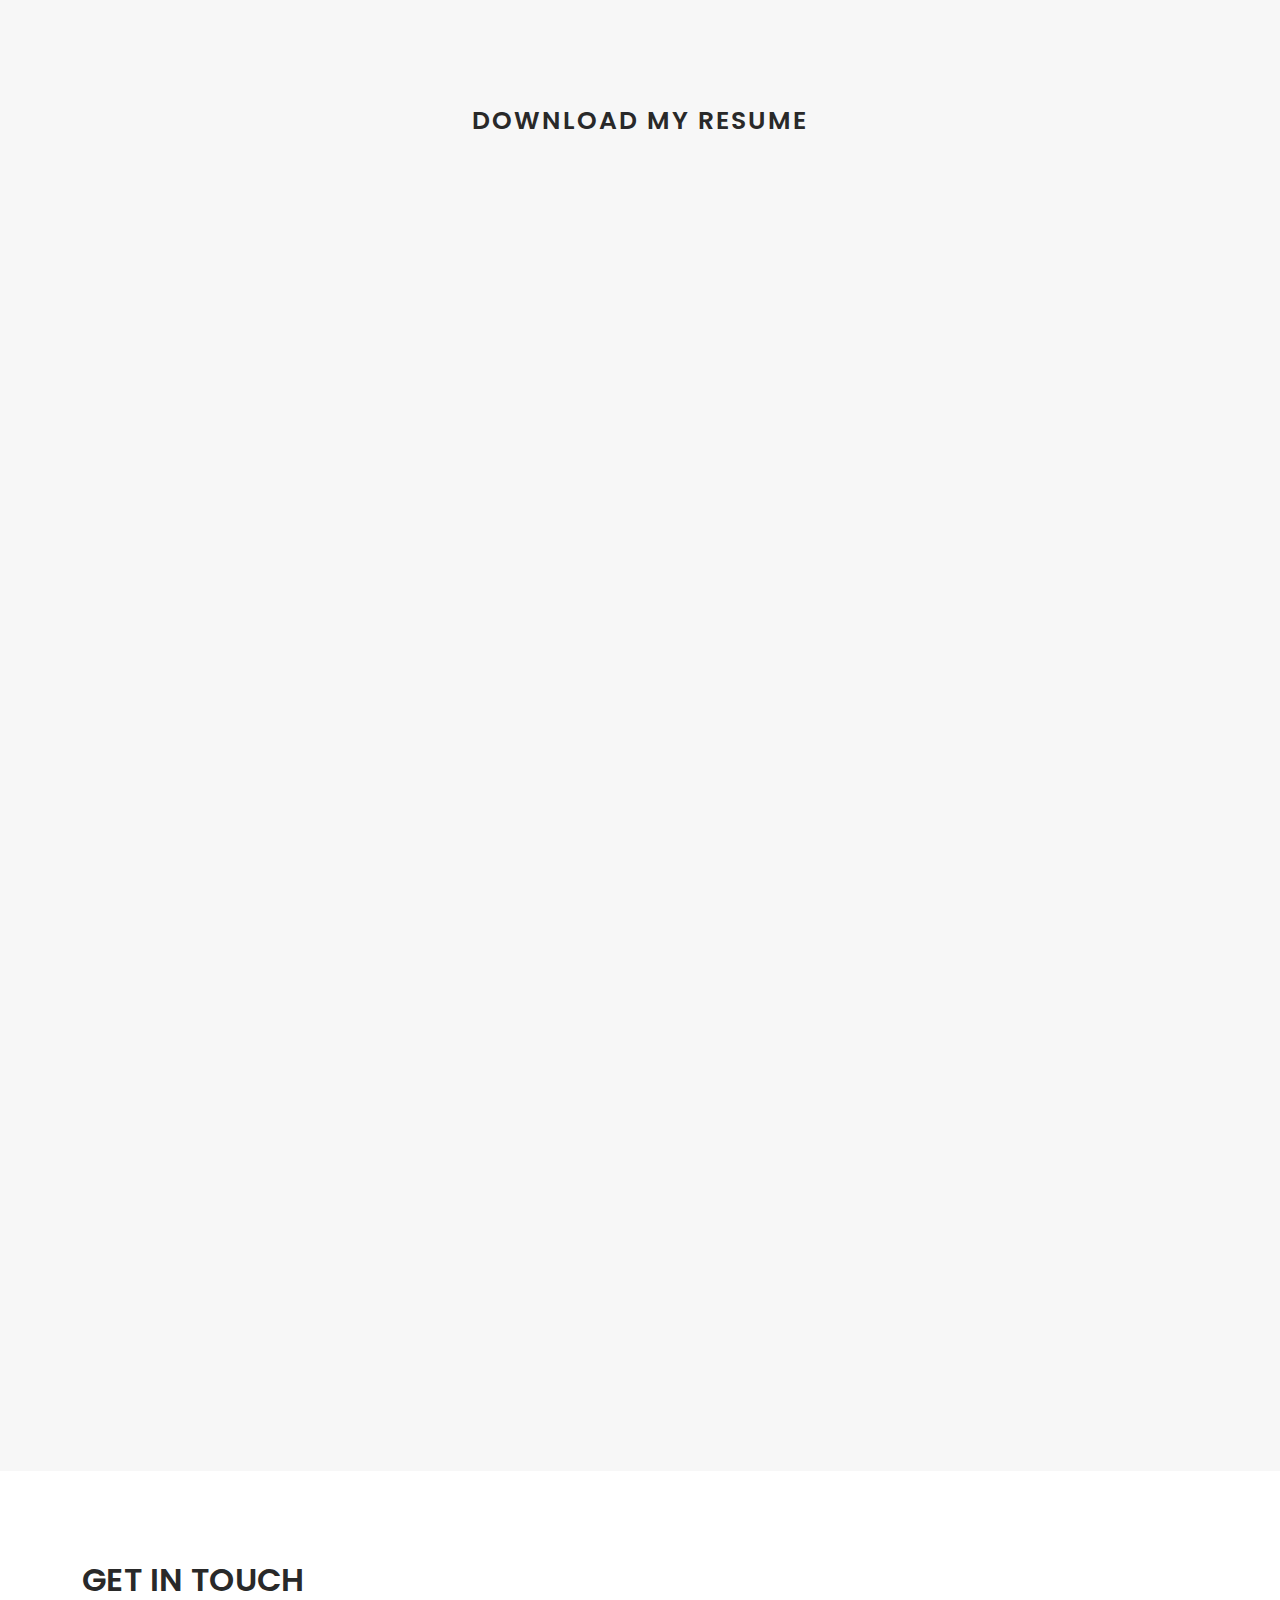
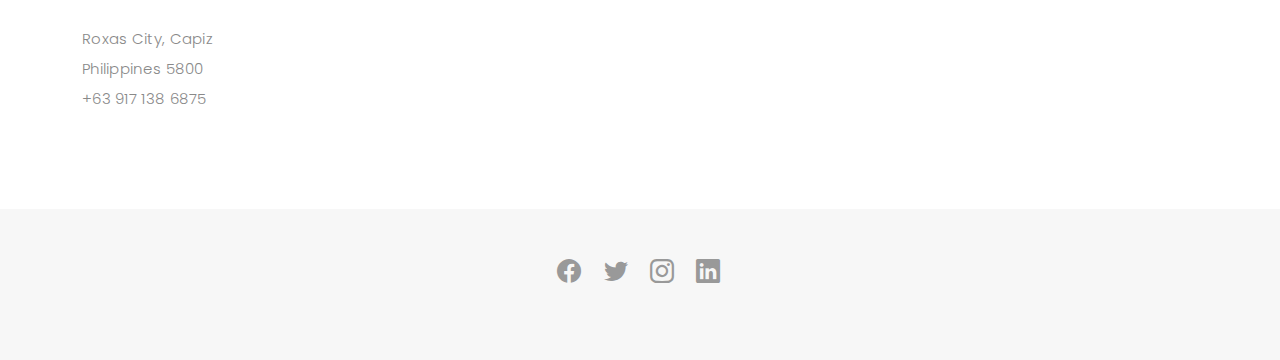
==== commit 454f3b02: "Update index.html" ====
--- a/index.html
+++ b/index.html
@@ -130,21 +130,21 @@
                       <p style="line-height: 1.6;">Hello! 👋<br>
                       I'm a results-driven software developer with <span class="experience-years"></span> years of hands-on experience building dynamic and scalable web applications. My expertise spans:</p>
                       
-                      <p style="line-height: 1;">➡️ <strong>Frontend Development</strong>: React.js, Angular.js</p>
-                      <p style="line-height: 1;">➡️ <strong>Backend Development</strong>: Node.js, Laravel (PHP), .NET (C#)</p>
-                      <p style="line-height: 1;">➡️ <strong>Database Management</strong>: MySQL, MSSQL</p>
+                      <p style="line-height: 0.5;">➡️ <strong>Frontend Development</strong>: React.js, Angular.js</p>
+                      <p style="line-height: 0.5;">➡️ <strong>Backend Development</strong>: Node.js, Laravel (PHP), .NET (C#)</p>
+                      <p style="line-height: 0.5;">➡️ <strong>Database Management</strong>: MySQL, MSSQL</p>
                       
-                      <h3 style="line-height: 1.2;">🌟 Why Choose Me?</h3>
-                      <p style="line-height: 1;">➡️ 🚀 <strong>Efficient & Reliable</strong>: I deliver clean, maintainable code on time.</p>
-                      <p style="line-height: 1;">➡️ 🤝 <strong>Collaborative</strong>: I excel at working in teams and communicating effectively with clients and developers.</p>
-                      <p style="line-height: 1;">➡️ 🔍 <strong>Problem-Solver</strong>: I tackle challenges with creativity and precision, ensuring your project's success.</p>
+                      <h3 style="line-height: 0.8;">🌟 Why Choose Me?</h3>
+                      <p style="line-height: 0.5;">🚀 <strong>Efficient & Reliable</strong>: I deliver clean, maintainable code on time.</p>
+                      <p style="line-height: 0.5;">🤝 <strong>Collaborative</strong>: I excel at working in teams and communicating effectively with clients and developers.</p>
+                      <p style="line-height: 0.5;">🔍 <strong>Problem-Solver</strong>: I tackle challenges with creativity and precision, ensuring your project's success.</p>
                       
-                      <h3 style="line-height: 1.2;">📌 What I Can Do for You:</h3>
-                      <p style="line-height: 1;">➡️ Build responsive web platforms</p>
-                      <p style="line-height: 1;">➡️ Integrate APIs and optimize performance</p>
-                      <p style="line-height: 1;">➡️ Maintain and enhance existing applications</p>
+                      <h3 style="line-height: 0.8;">📌 What I Can Do for You:</h3>
+                      <p style="line-height: 0.5;">➡️ Build responsive web platforms</p>
+                      <p style="line-height: 0.5;">➡️ Integrate APIs and optimize performance</p>
+                      <p style="line-height: 0.5;">➡️ Maintain and enhance existing applications</p>
                       
-                      <p style="line-height: 1.2;">Let’s work together to bring your ideas to life! I’m excited to hear about your project—reach out today.</p>
+                      <p style="line-height: 0.8;">Let’s work together to bring your ideas to life! I’m excited to hear about your project—reach out today.</p>
 
                 </p>
               </div>
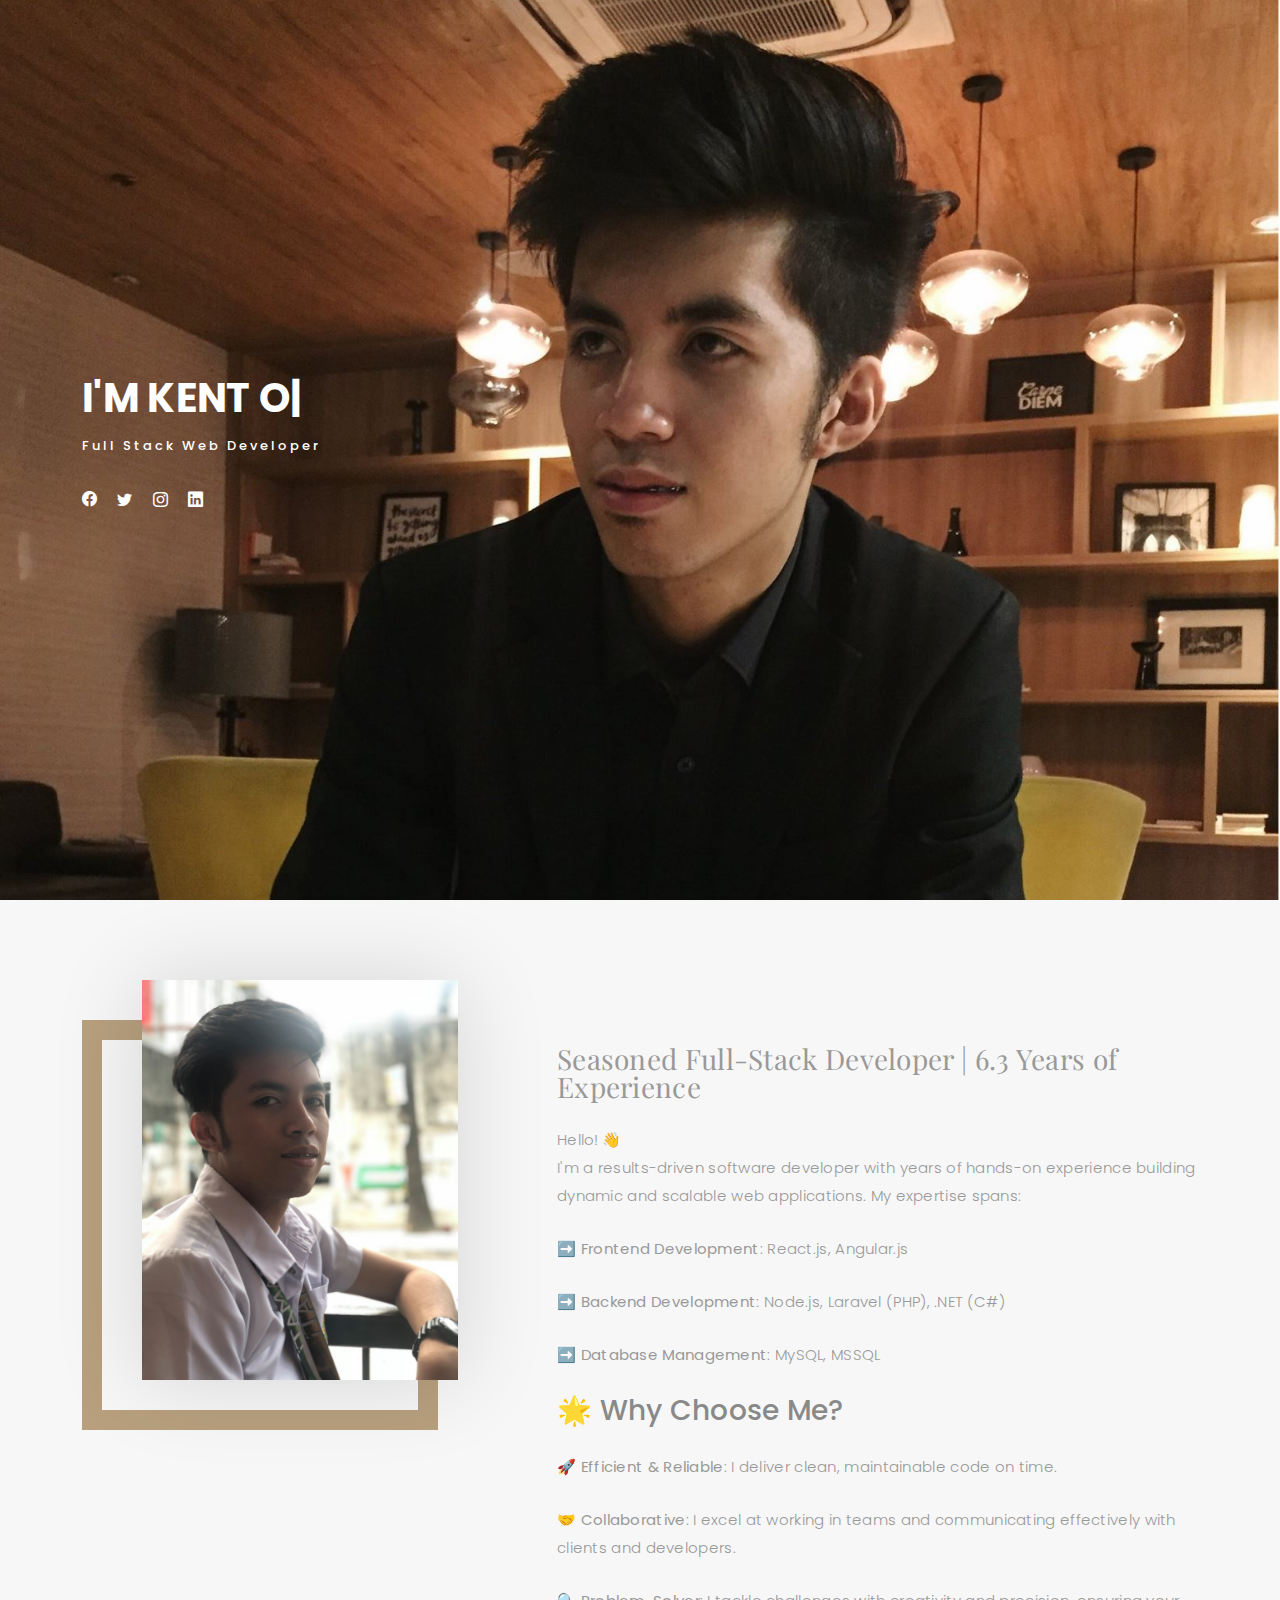
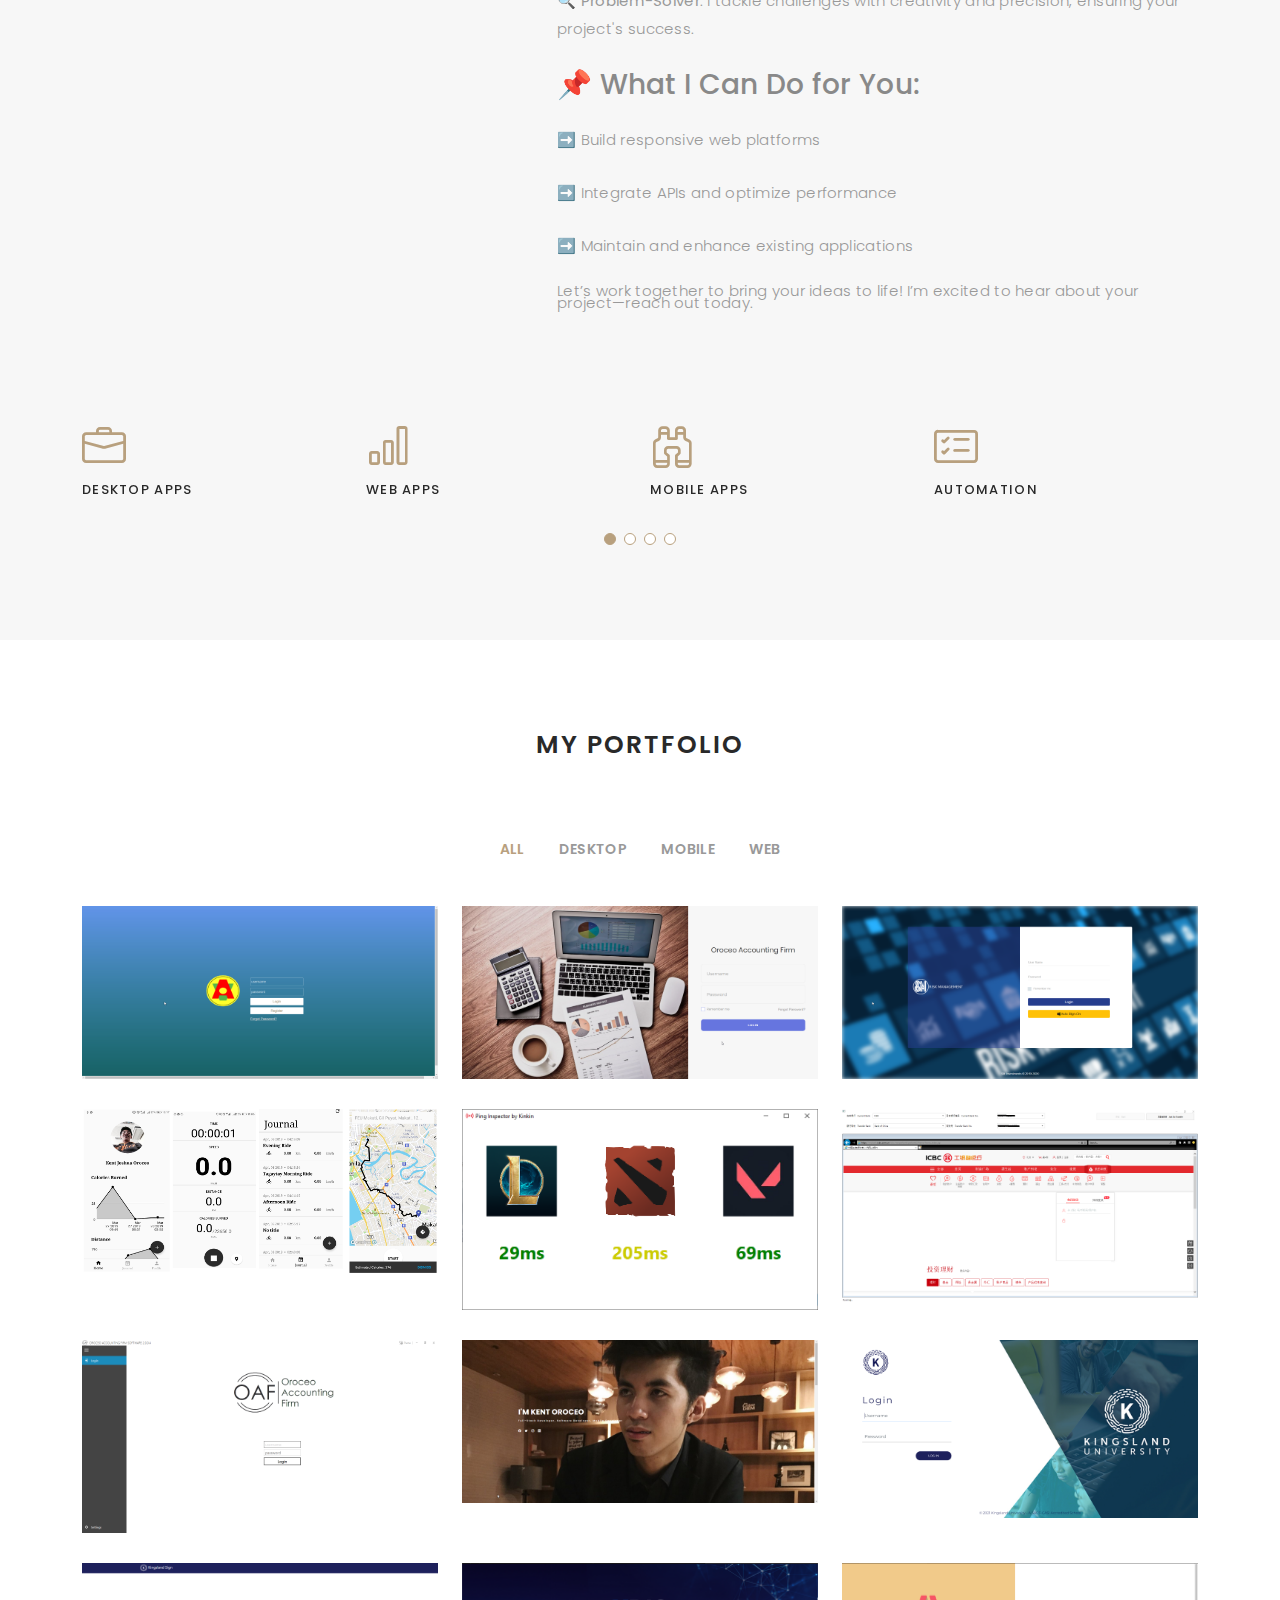
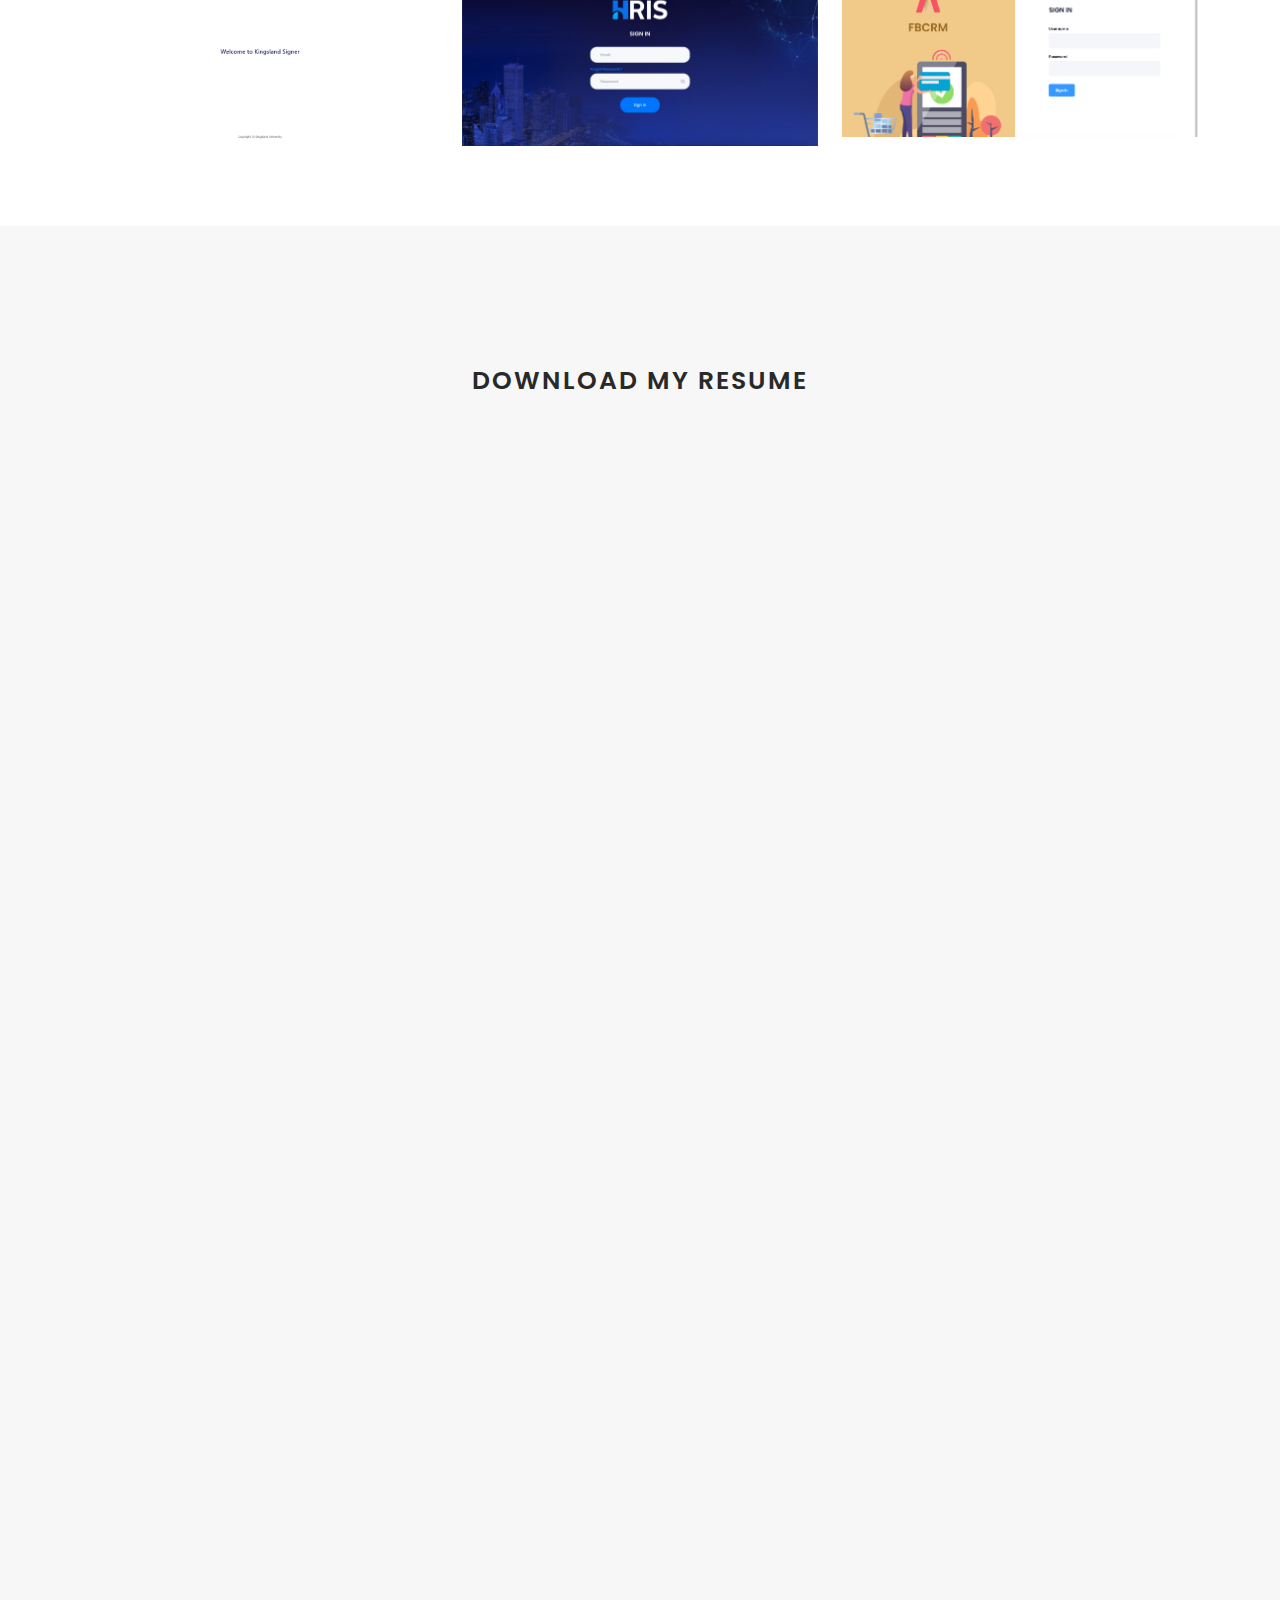
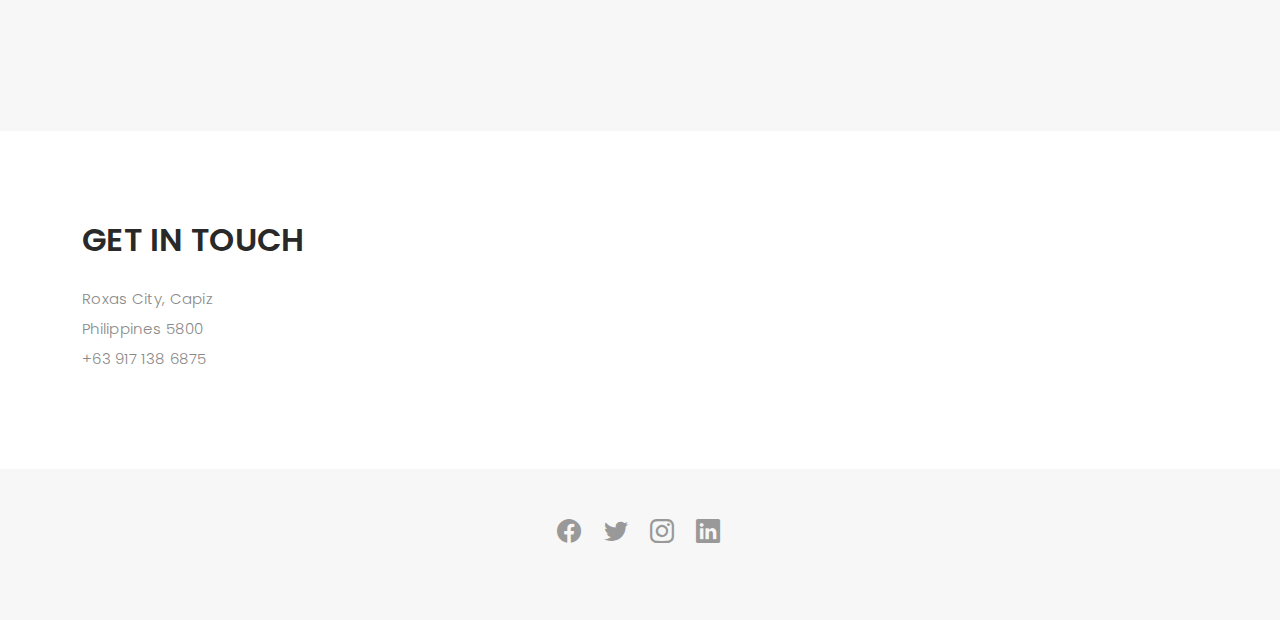
==== commit c8136522: "Update index.html" ====
--- a/index.html
+++ b/index.html
@@ -127,22 +127,22 @@
                  Seasoned Full-Stack Developer | <span class="experience-years"></span> Years of Experience
                 </p>
                 <p class="separator">
-                      <p style="line-height: 1.6;">Hello! 👋<br>
+                      <p>Hello! 👋<br>
                       I'm a results-driven software developer with <span class="experience-years"></span> years of hands-on experience building dynamic and scalable web applications. My expertise spans:</p>
                       
-                      <p style="line-height: 0.5;">➡️ <strong>Frontend Development</strong>: React.js, Angular.js</p>
-                      <p style="line-height: 0.5;">➡️ <strong>Backend Development</strong>: Node.js, Laravel (PHP), .NET (C#)</p>
-                      <p style="line-height: 0.5;">➡️ <strong>Database Management</strong>: MySQL, MSSQL</p>
+                      <p>➡️ <strong>Frontend Development</strong>: React.js, Angular.js</p>
+                      <p>➡️ <strong>Backend Development</strong>: Node.js, Laravel (PHP), .NET (C#)</p>
+                      <p>➡️ <strong>Database Management</strong>: MySQL, MSSQL</p>
                       
-                      <h3 style="line-height: 0.8;">🌟 Why Choose Me?</h3>
-                      <p style="line-height: 0.5;">🚀 <strong>Efficient & Reliable</strong>: I deliver clean, maintainable code on time.</p>
-                      <p style="line-height: 0.5;">🤝 <strong>Collaborative</strong>: I excel at working in teams and communicating effectively with clients and developers.</p>
-                      <p style="line-height: 0.5;">🔍 <strong>Problem-Solver</strong>: I tackle challenges with creativity and precision, ensuring your project's success.</p>
+                      <h3>🌟 Why Choose Me?</h3>
+                      <p>🚀 <strong>Efficient & Reliable</strong>: I deliver clean, maintainable code on time.</p>
+                      <p>🤝 <strong>Collaborative</strong>: I excel at working in teams and communicating effectively with clients and developers.</p>
+                      <p>🔍 <strong>Problem-Solver</strong>: I tackle challenges with creativity and precision, ensuring your project's success.</p>
                       
-                      <h3 style="line-height: 0.8;">📌 What I Can Do for You:</h3>
-                      <p style="line-height: 0.5;">➡️ Build responsive web platforms</p>
-                      <p style="line-height: 0.5;">➡️ Integrate APIs and optimize performance</p>
-                      <p style="line-height: 0.5;">➡️ Maintain and enhance existing applications</p>
+                      <h3>📌 What I Can Do for You:</h3>
+                      <p>➡️ Build responsive web platforms</p>
+                      <p>➡️ Integrate APIs and optimize performance</p>
+                      <p>➡️ Maintain and enhance existing applications</p>
                       
                       <p style="line-height: 0.8;">Let’s work together to bring your ideas to life! I’m excited to hear about your project—reach out today.</p>
 
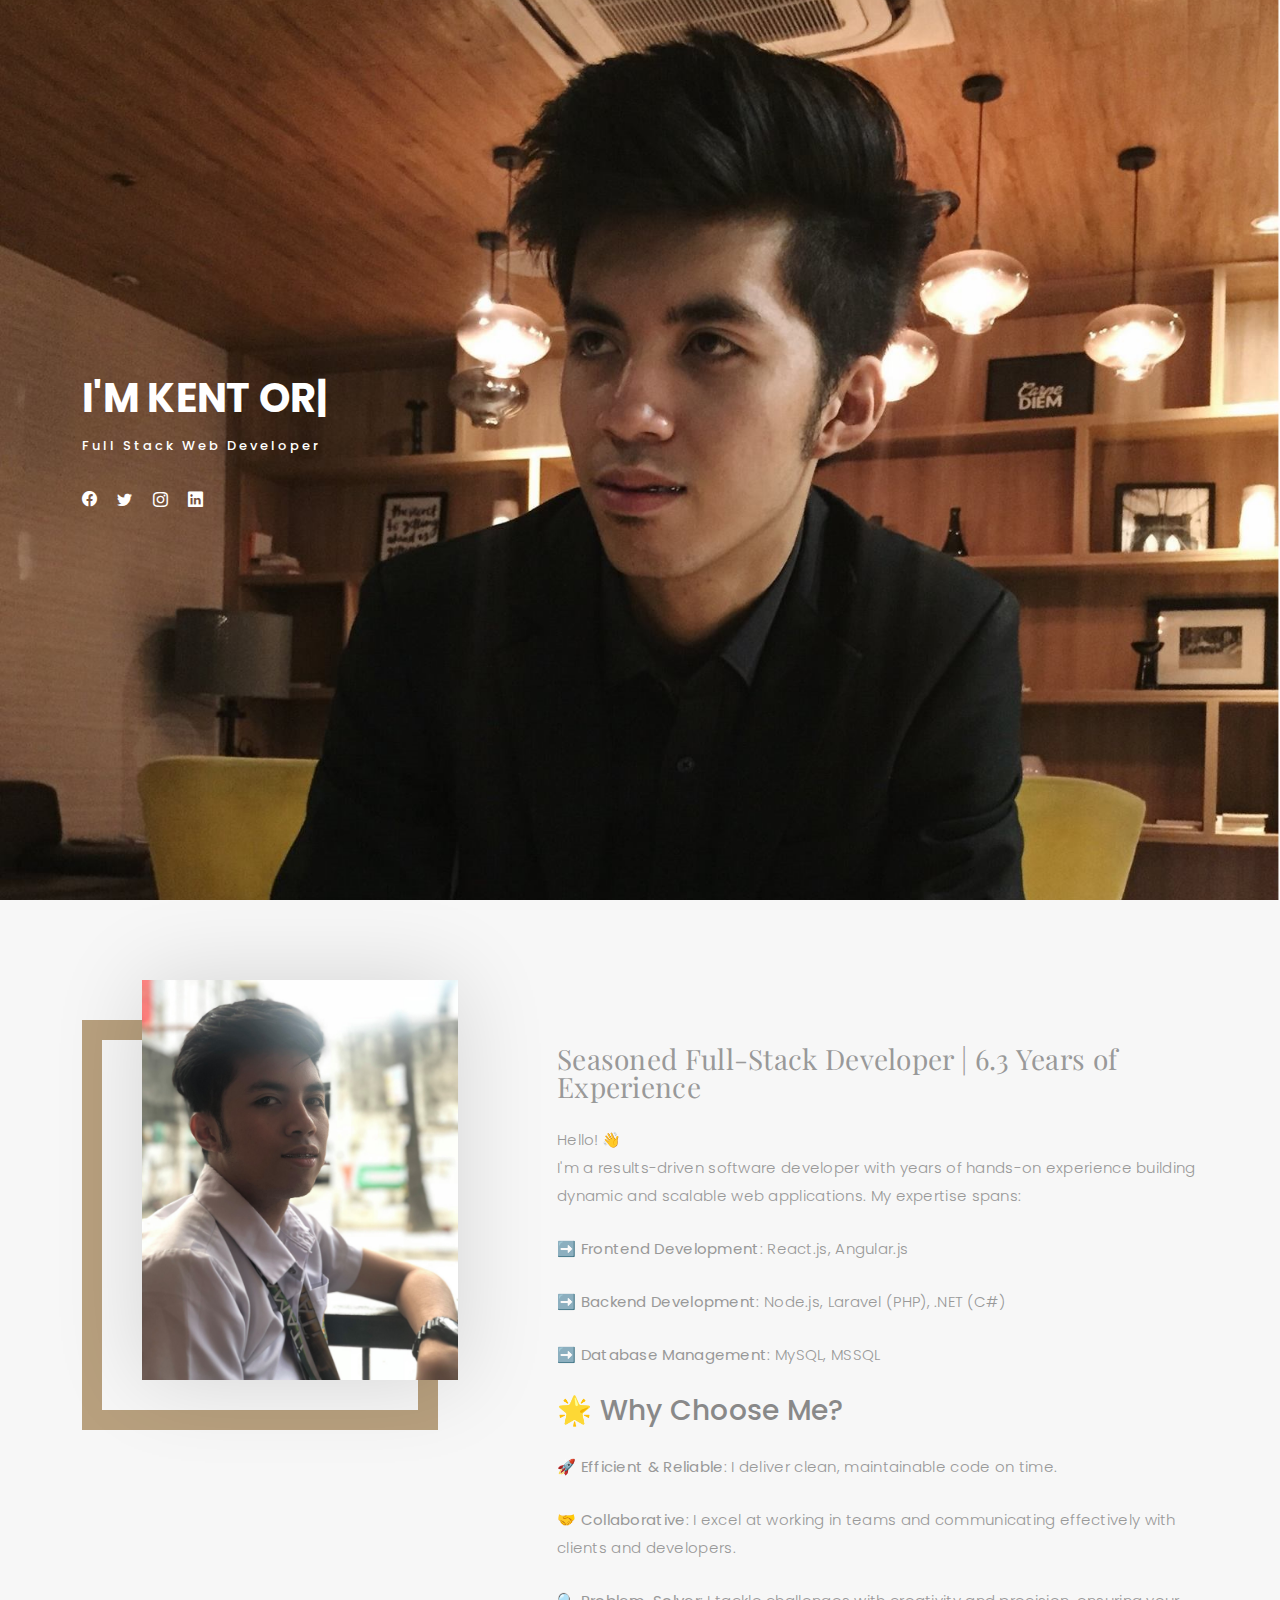
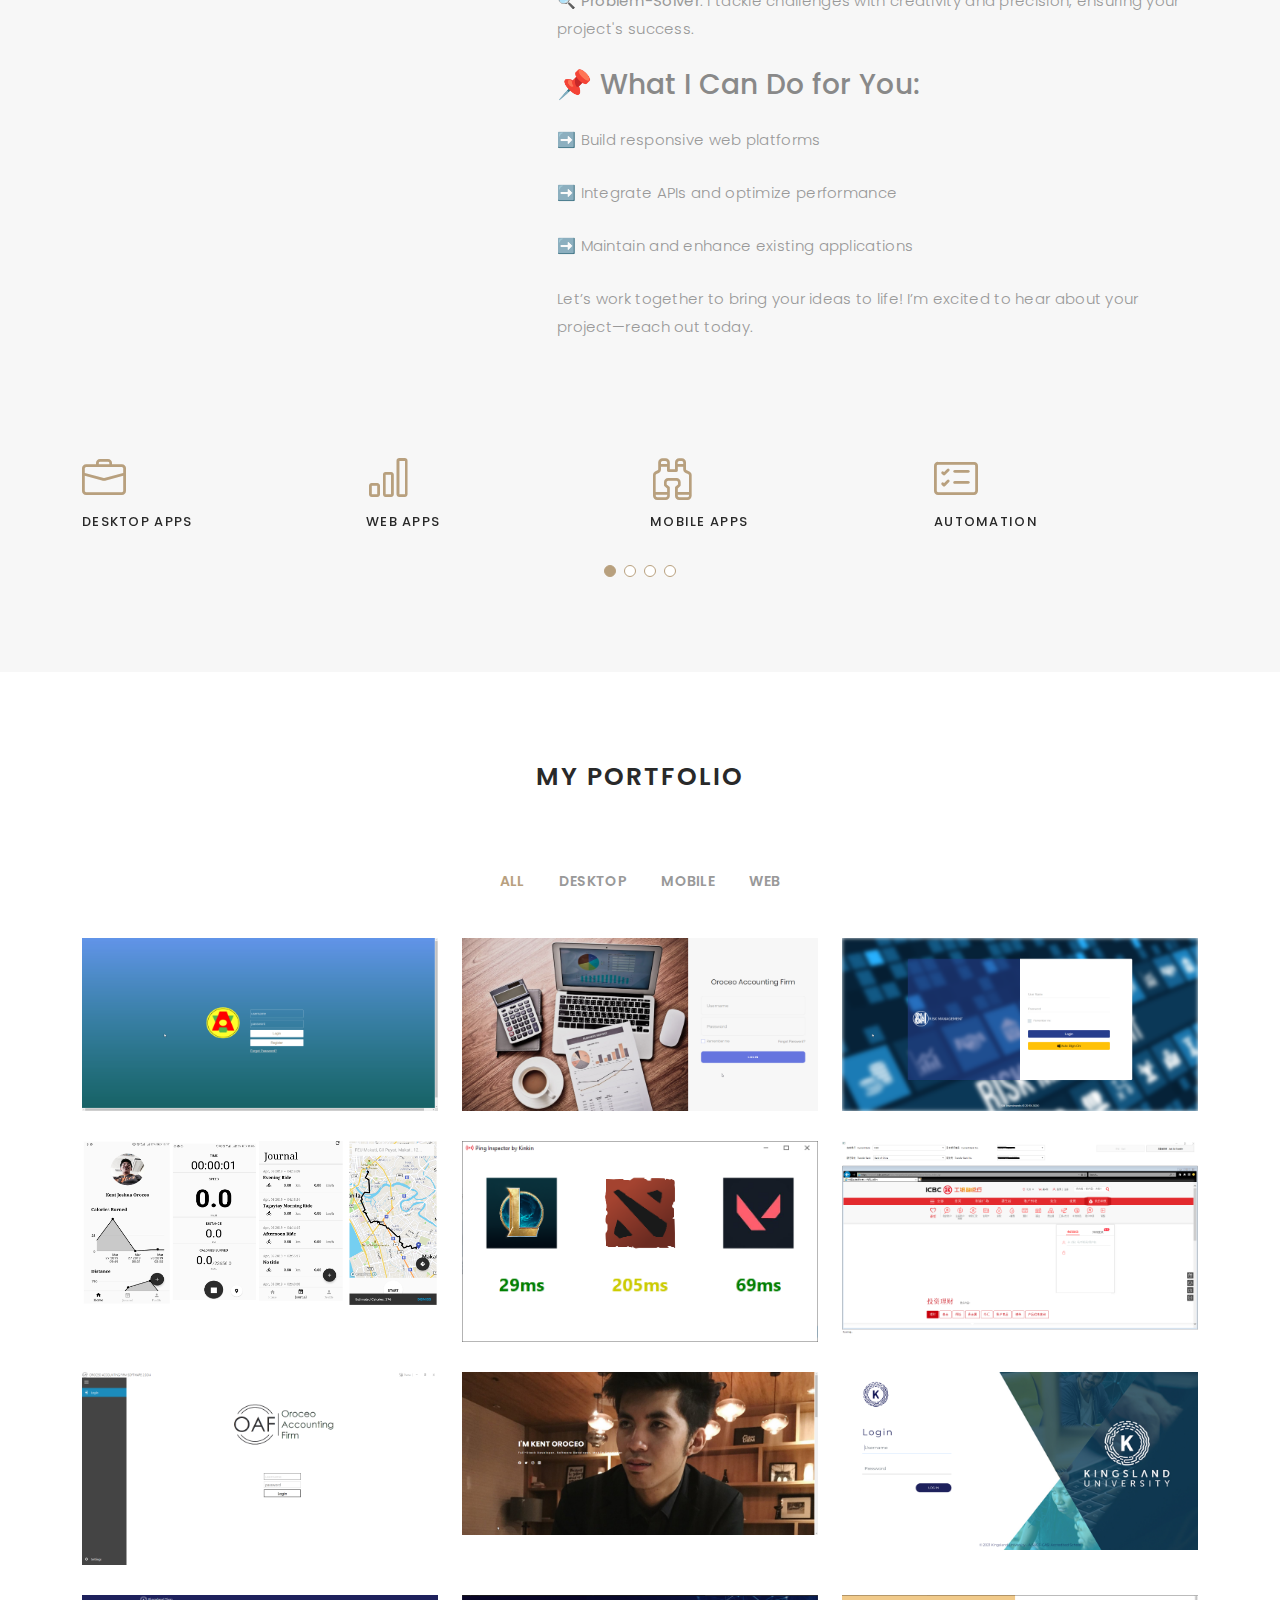
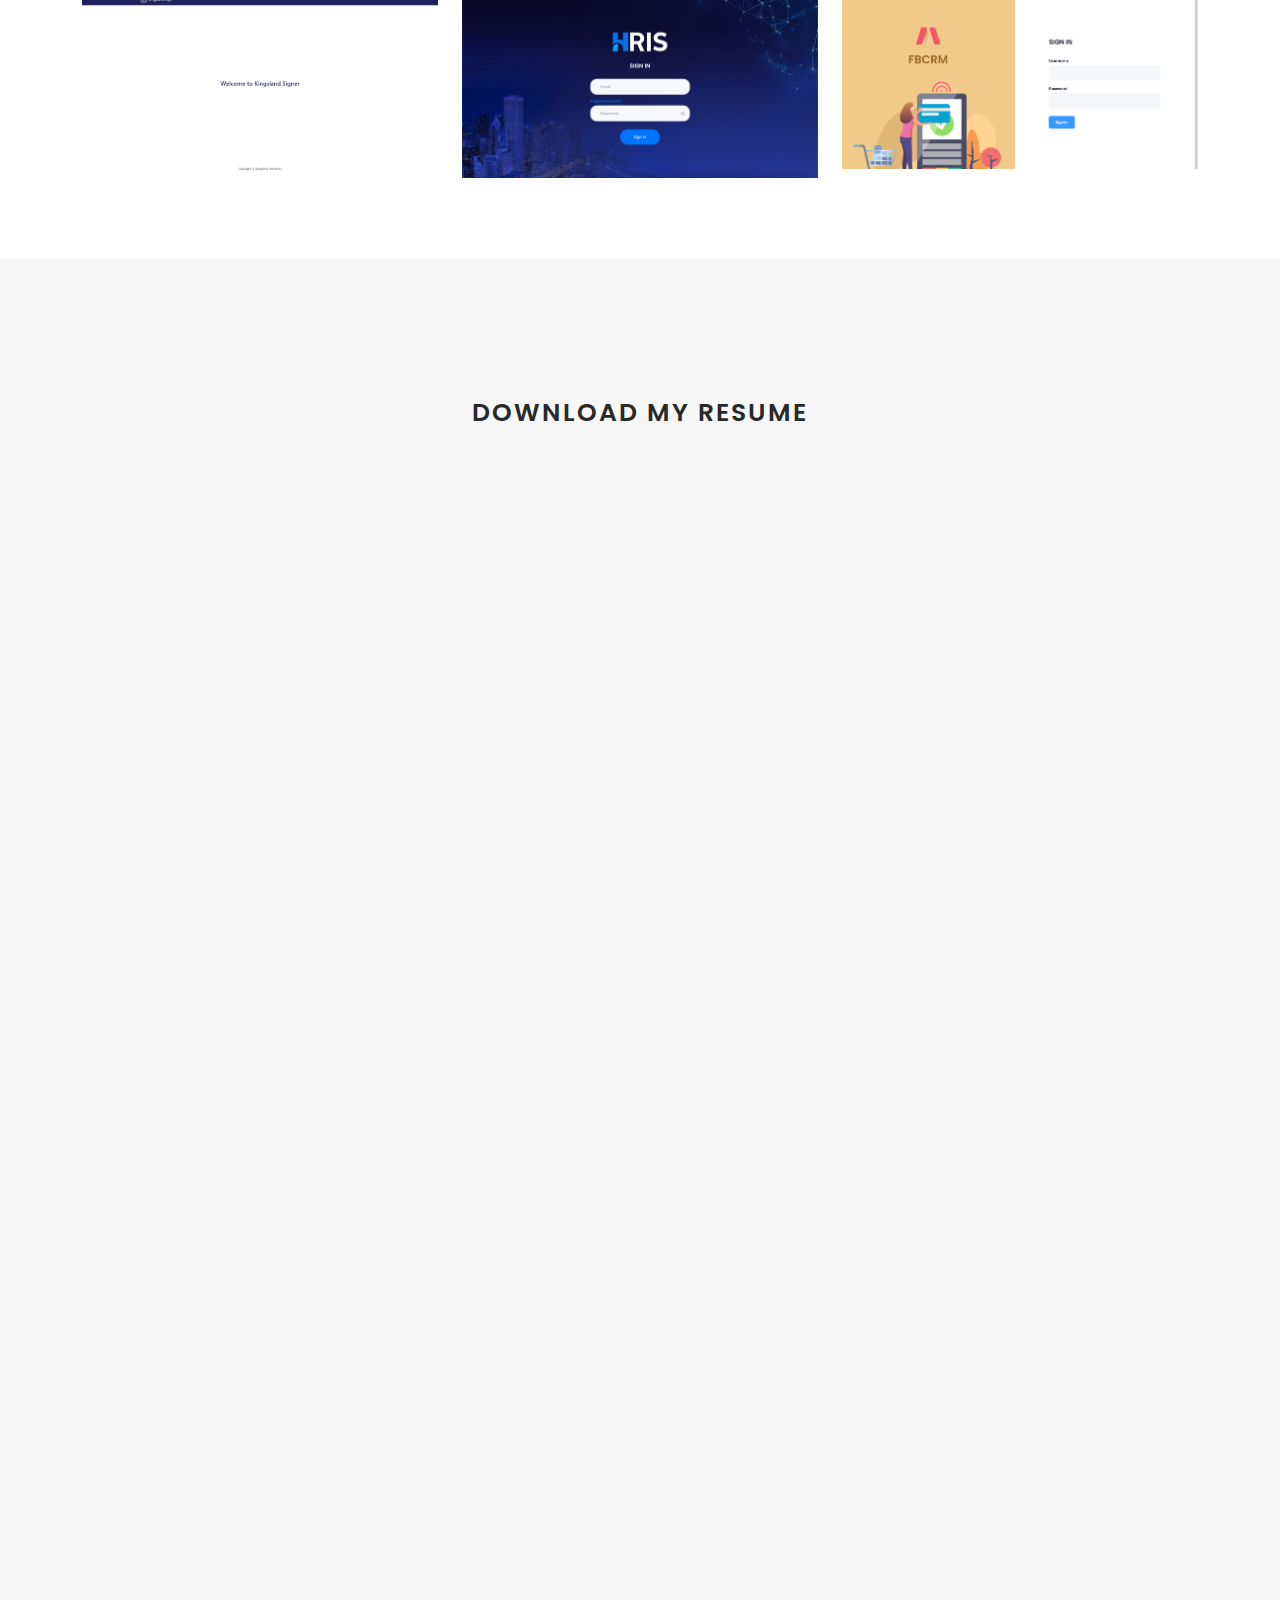
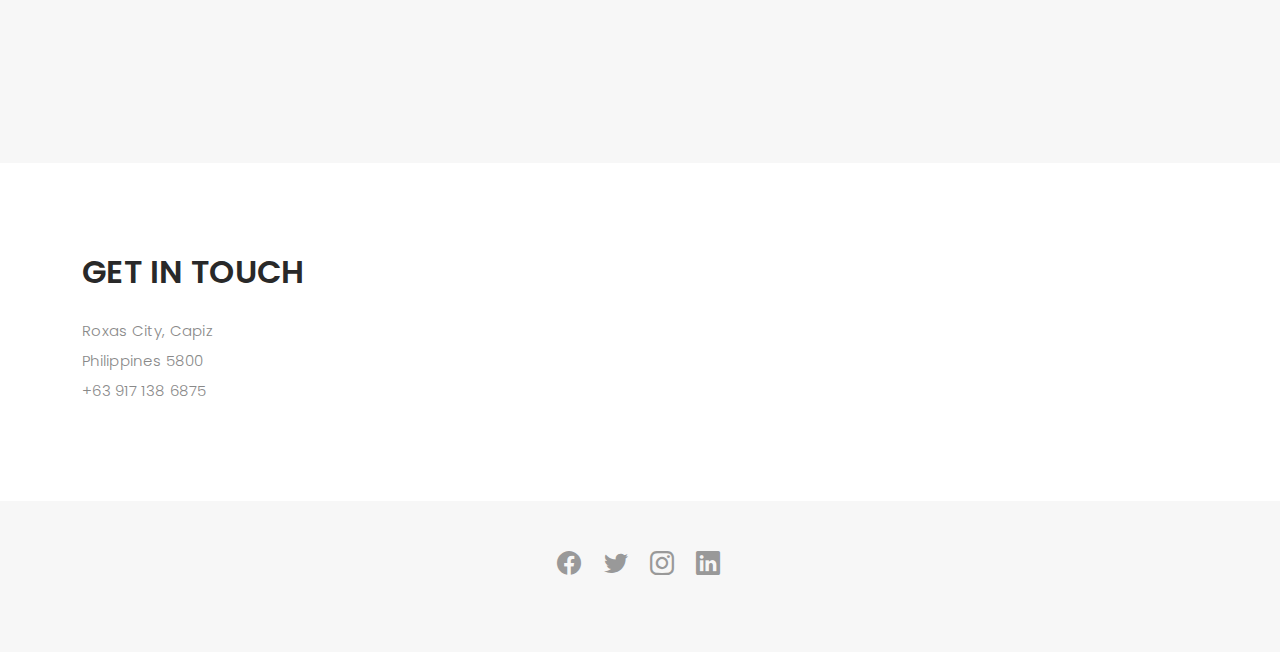
==== commit 16867d5f: "Update index.html" ====
--- a/index.html
+++ b/index.html
@@ -144,7 +144,7 @@
                       <p>➡️ Integrate APIs and optimize performance</p>
                       <p>➡️ Maintain and enhance existing applications</p>
                       
-                      <p style="line-height: 0.8;">Let’s work together to bring your ideas to life! I’m excited to hear about your project—reach out today.</p>
+                      <p>Let’s work together to bring your ideas to life! I’m excited to hear about your project—reach out today.</p>
 
                 </p>
               </div>
